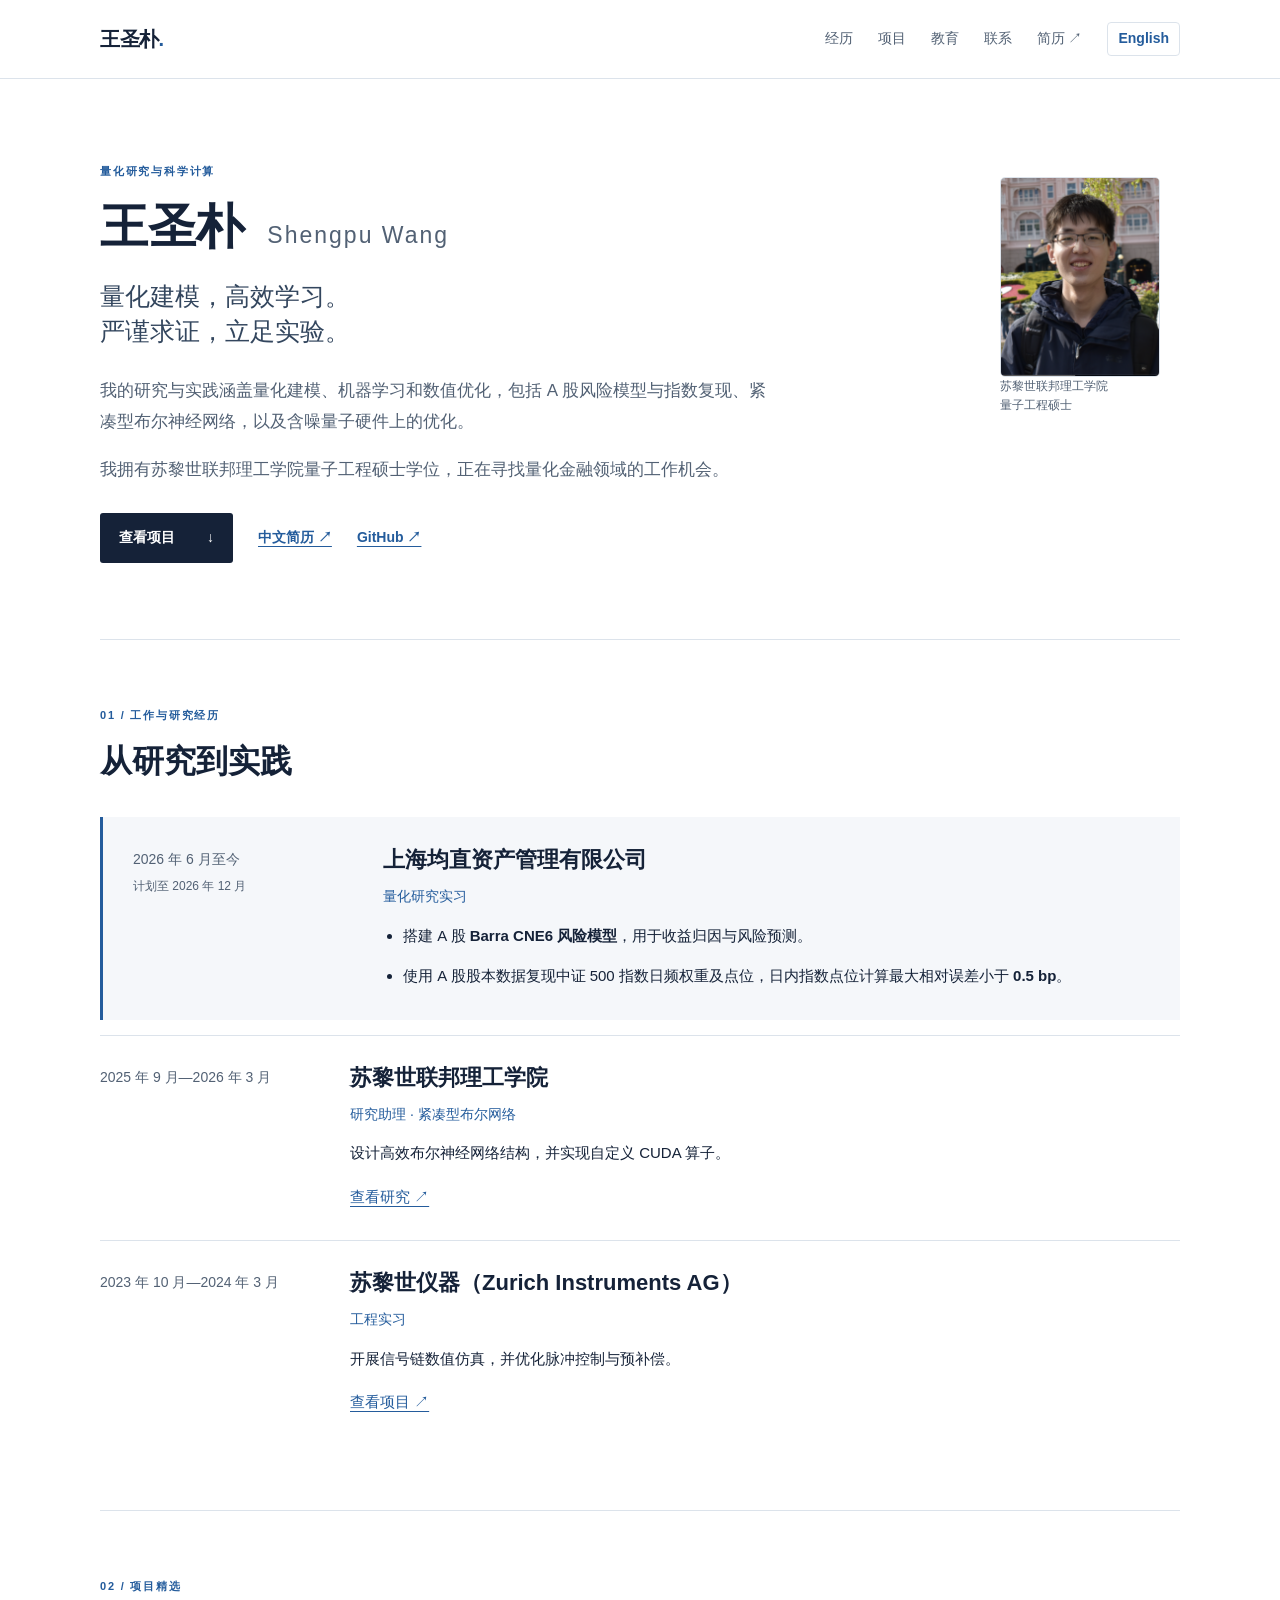
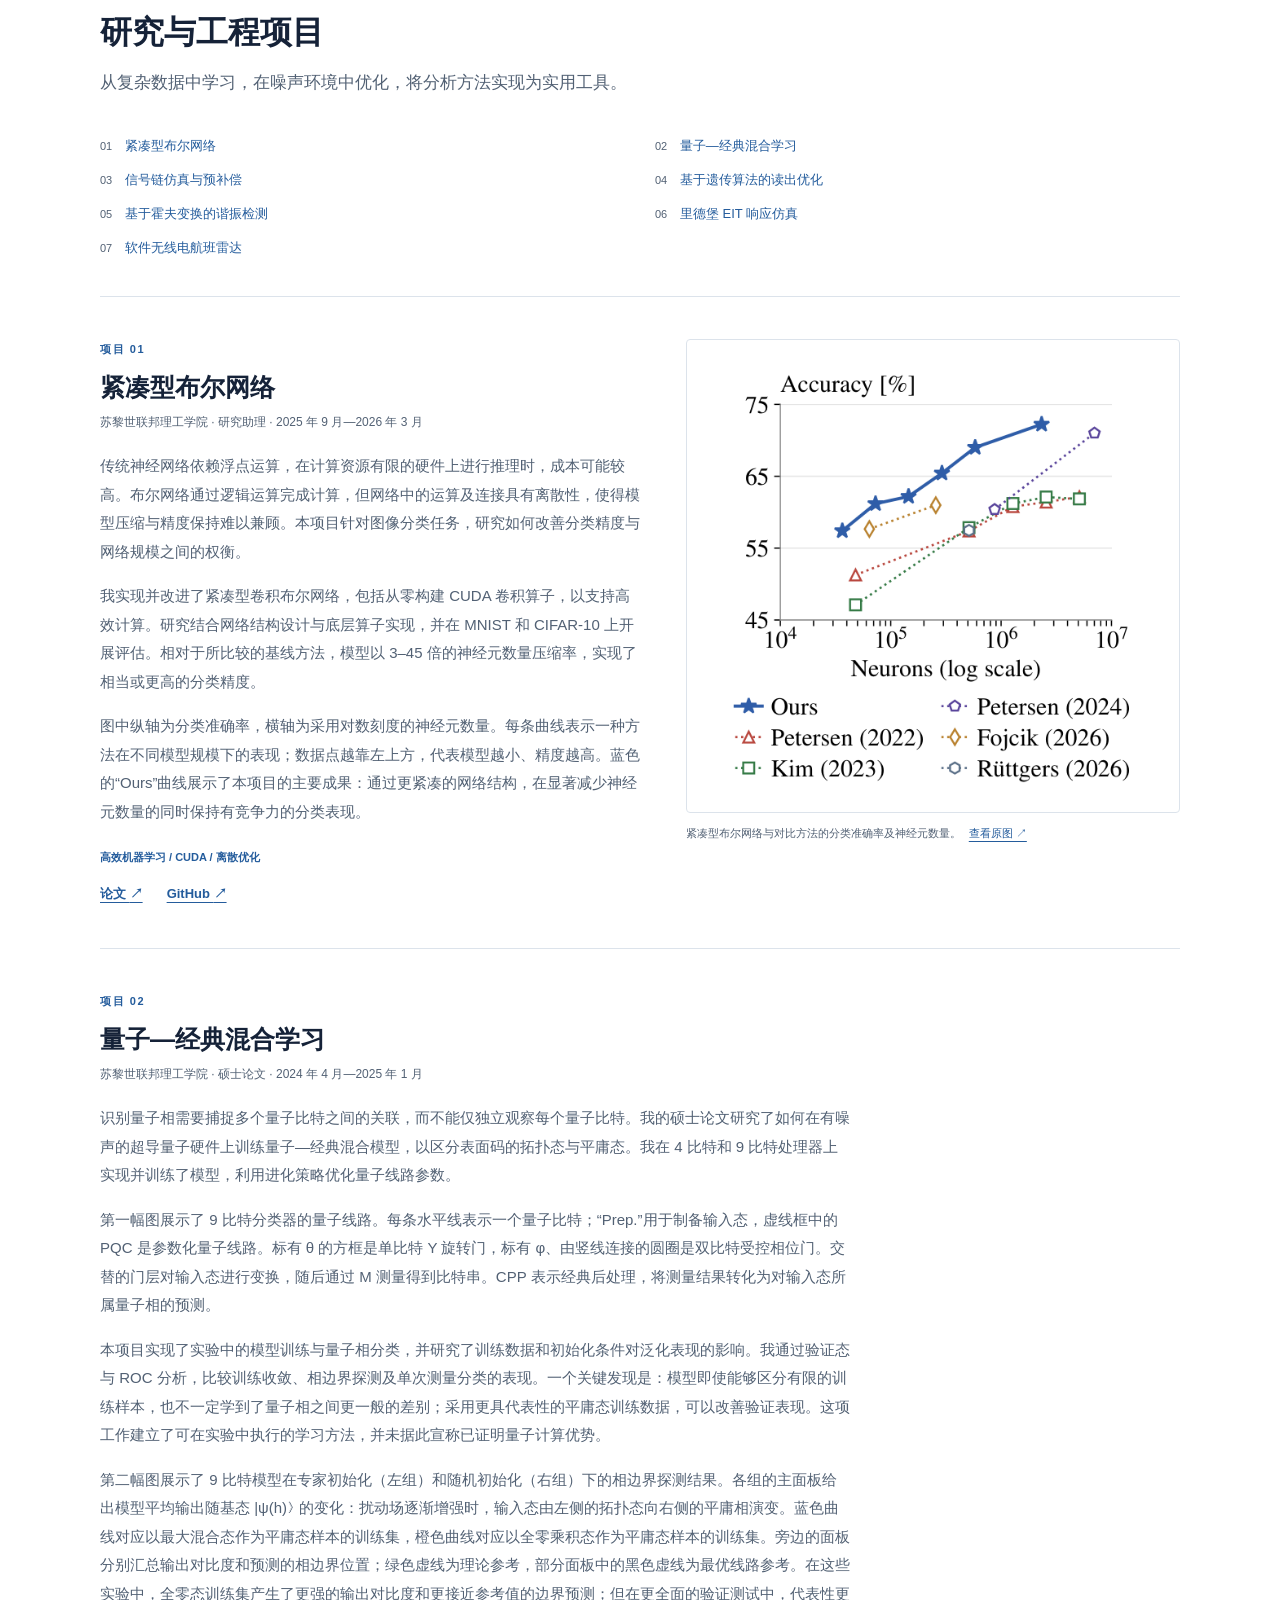
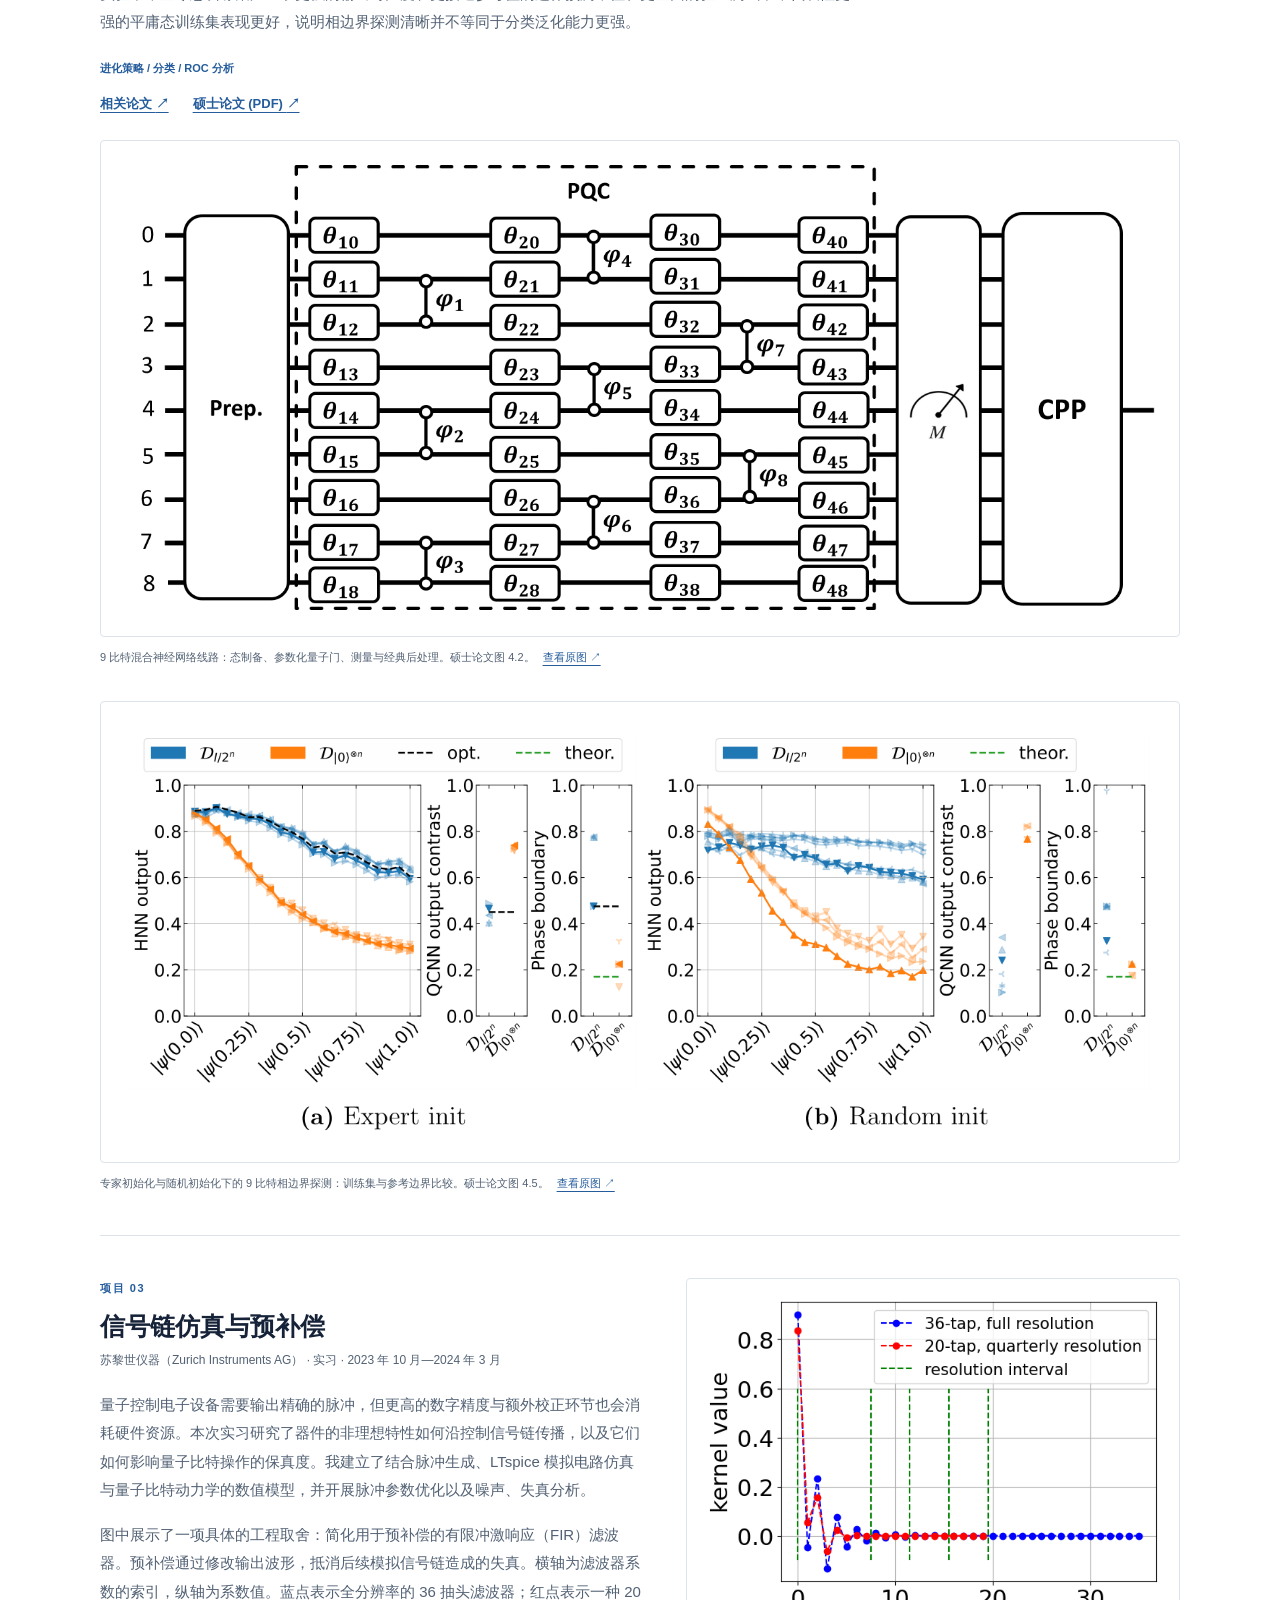
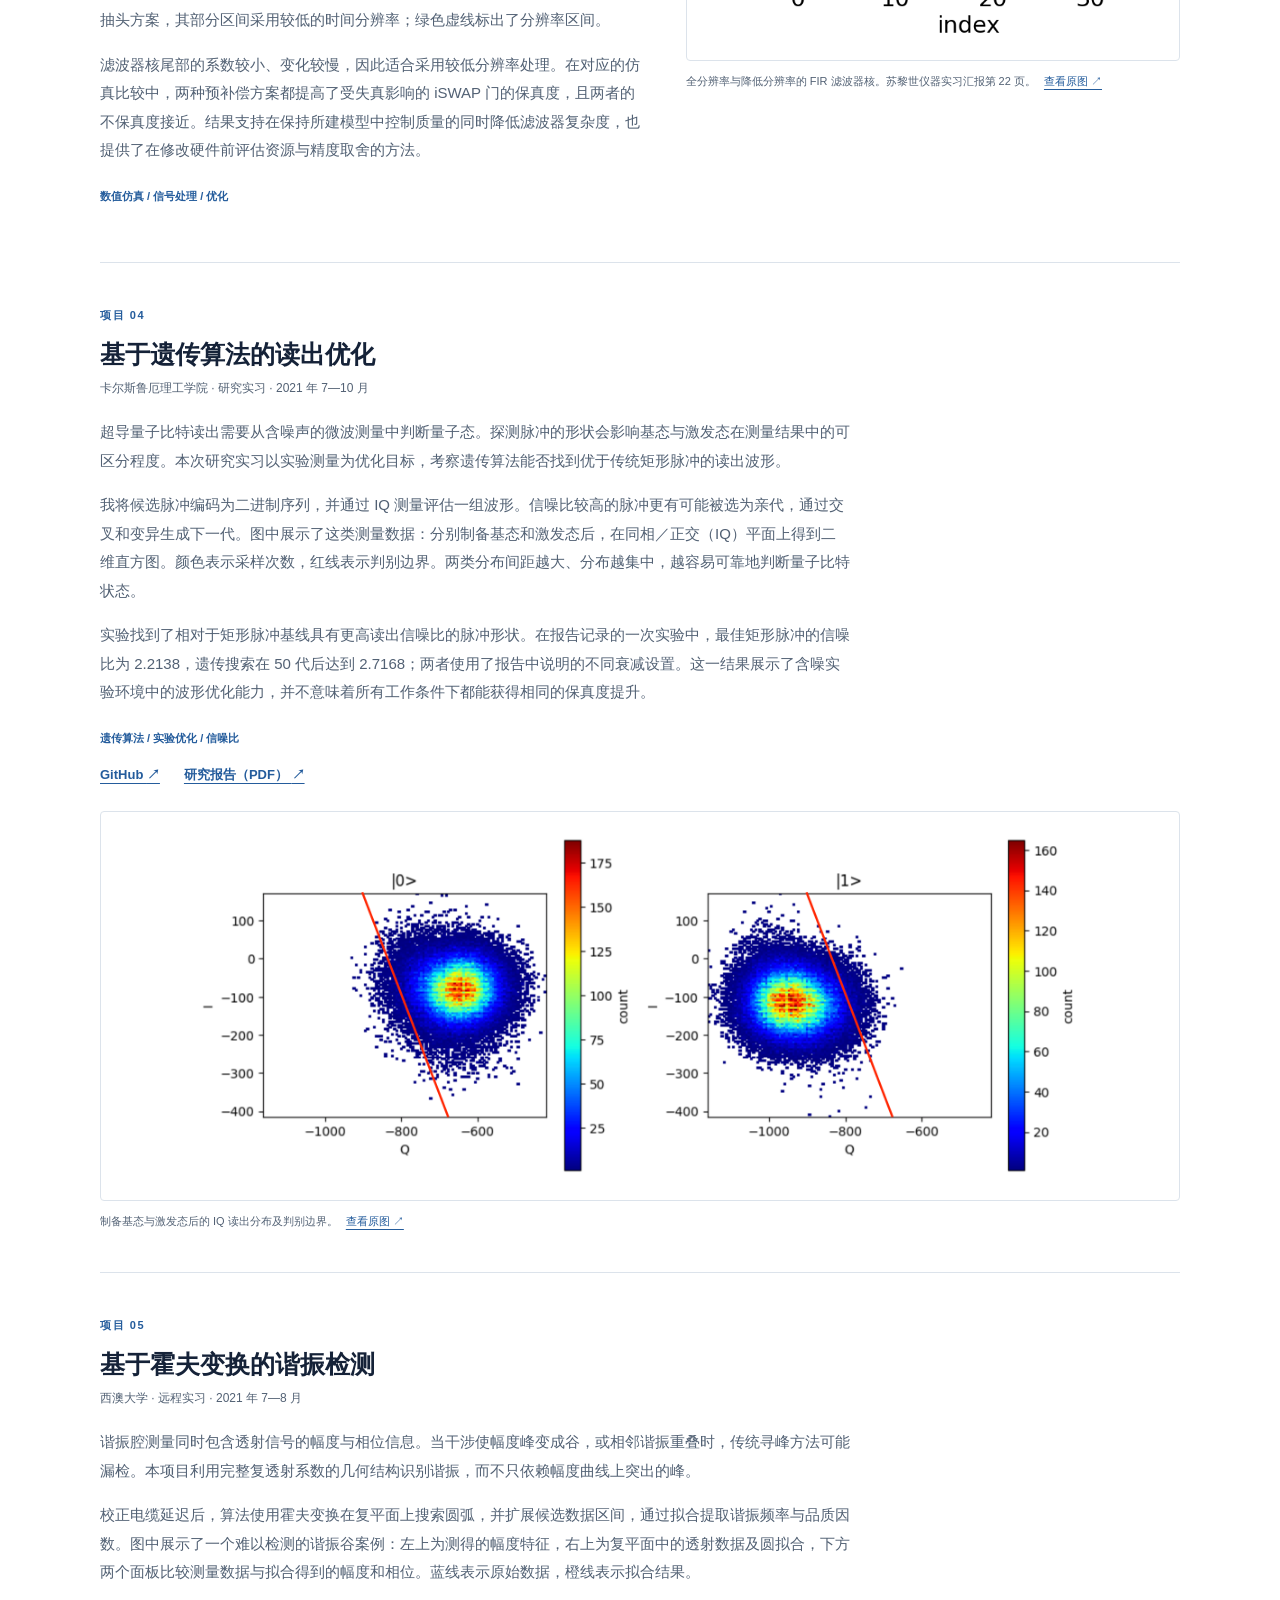
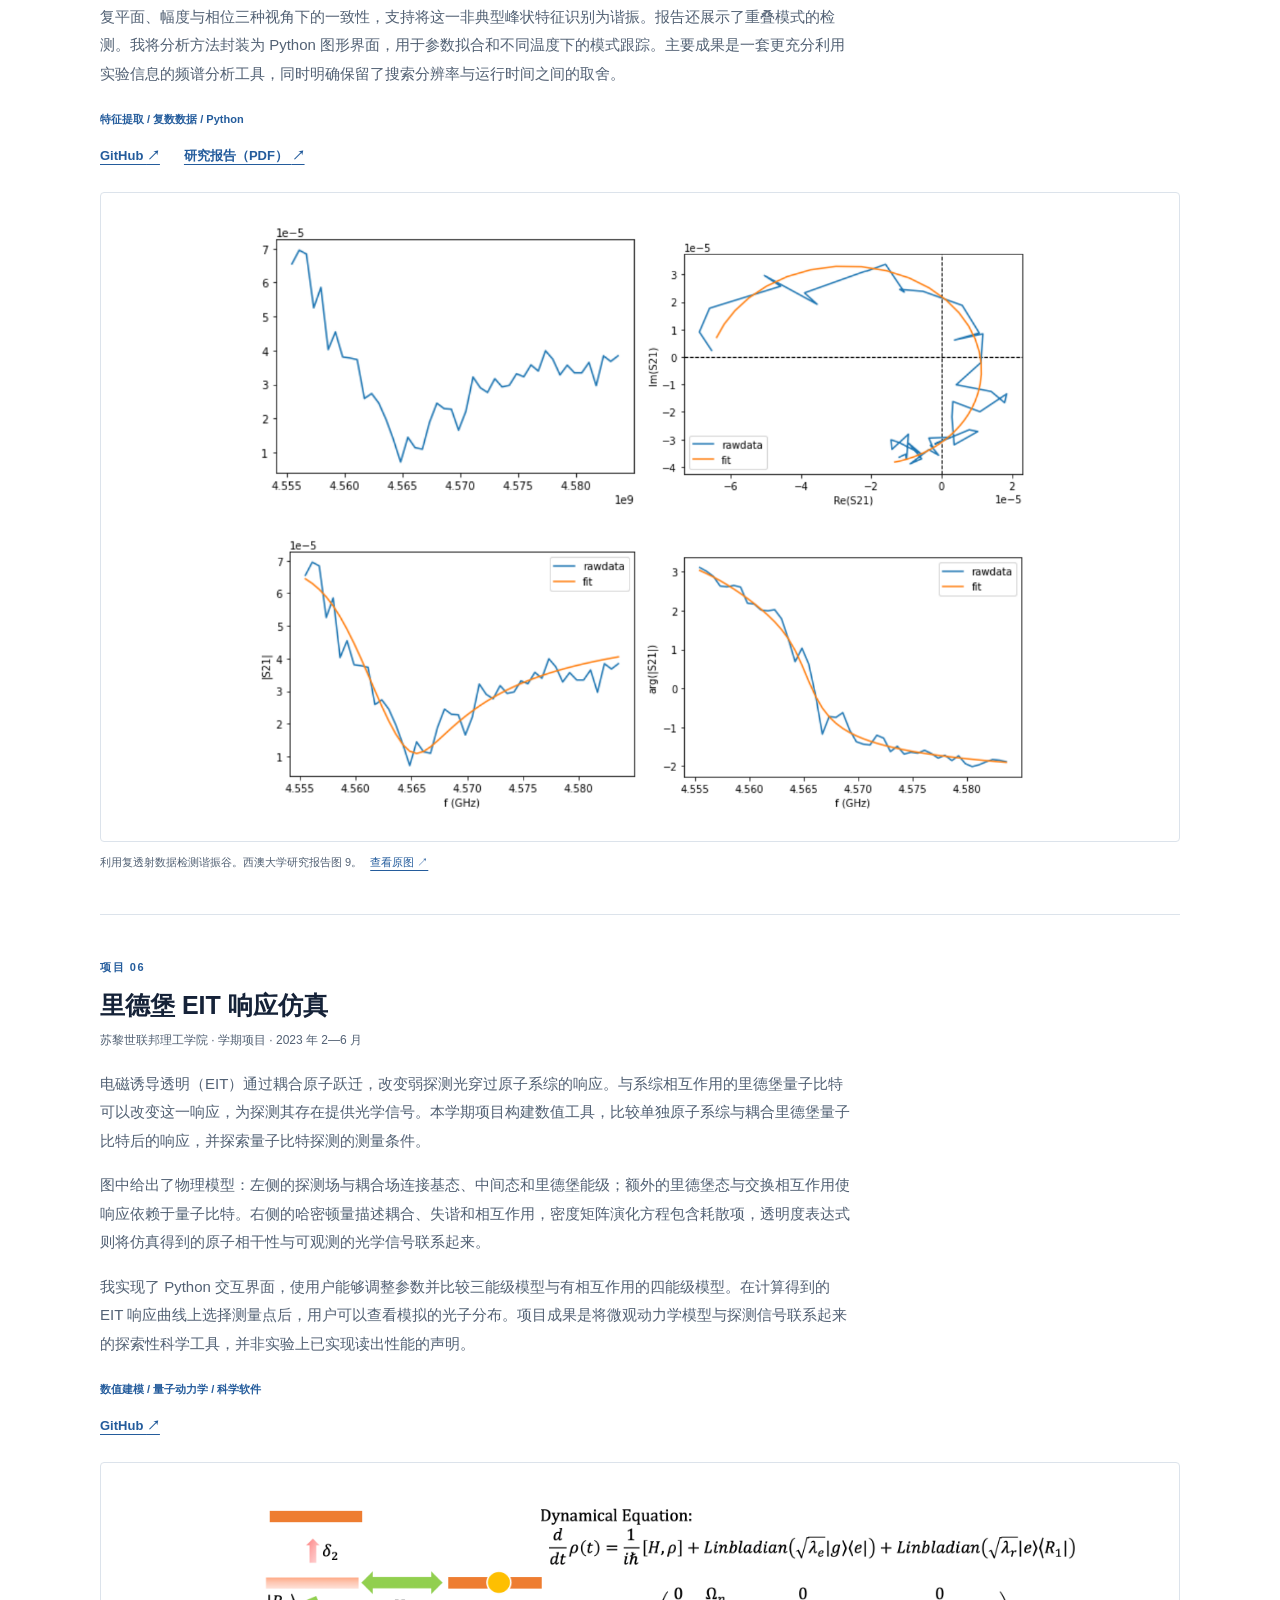
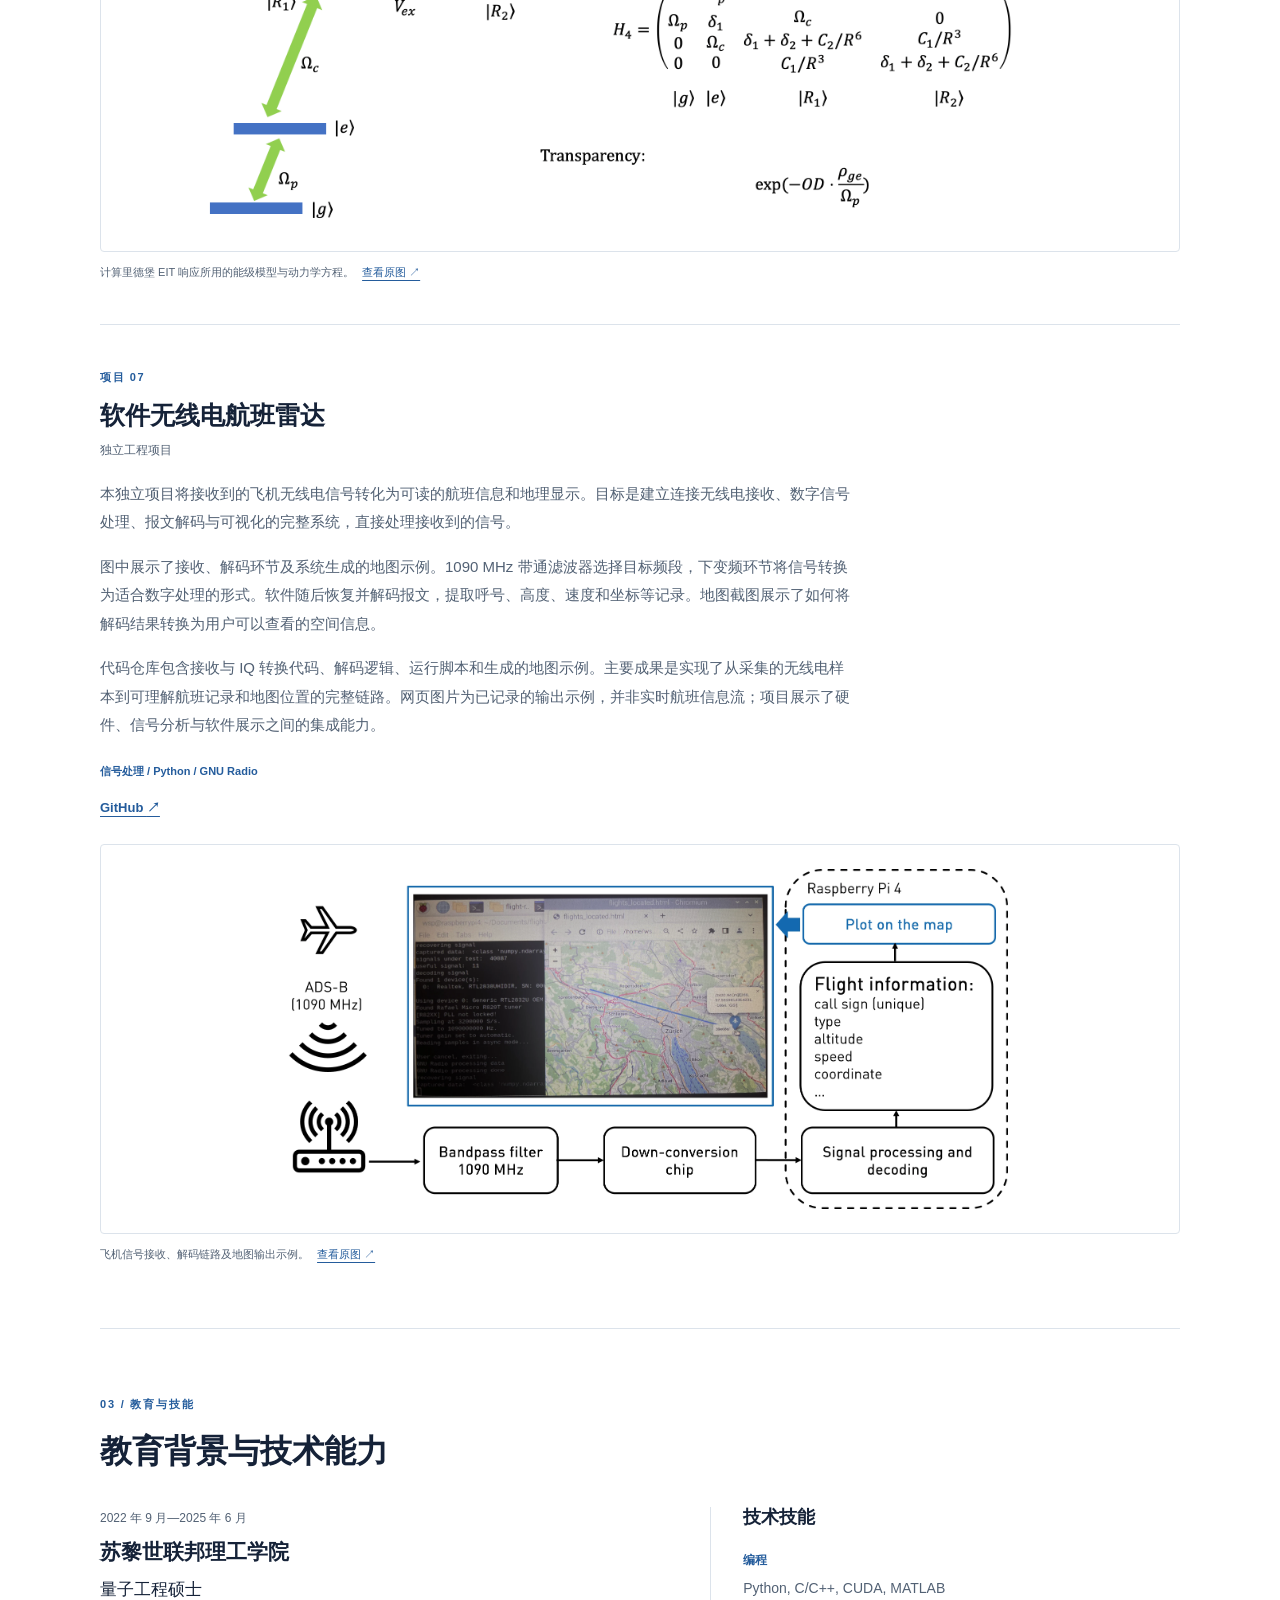
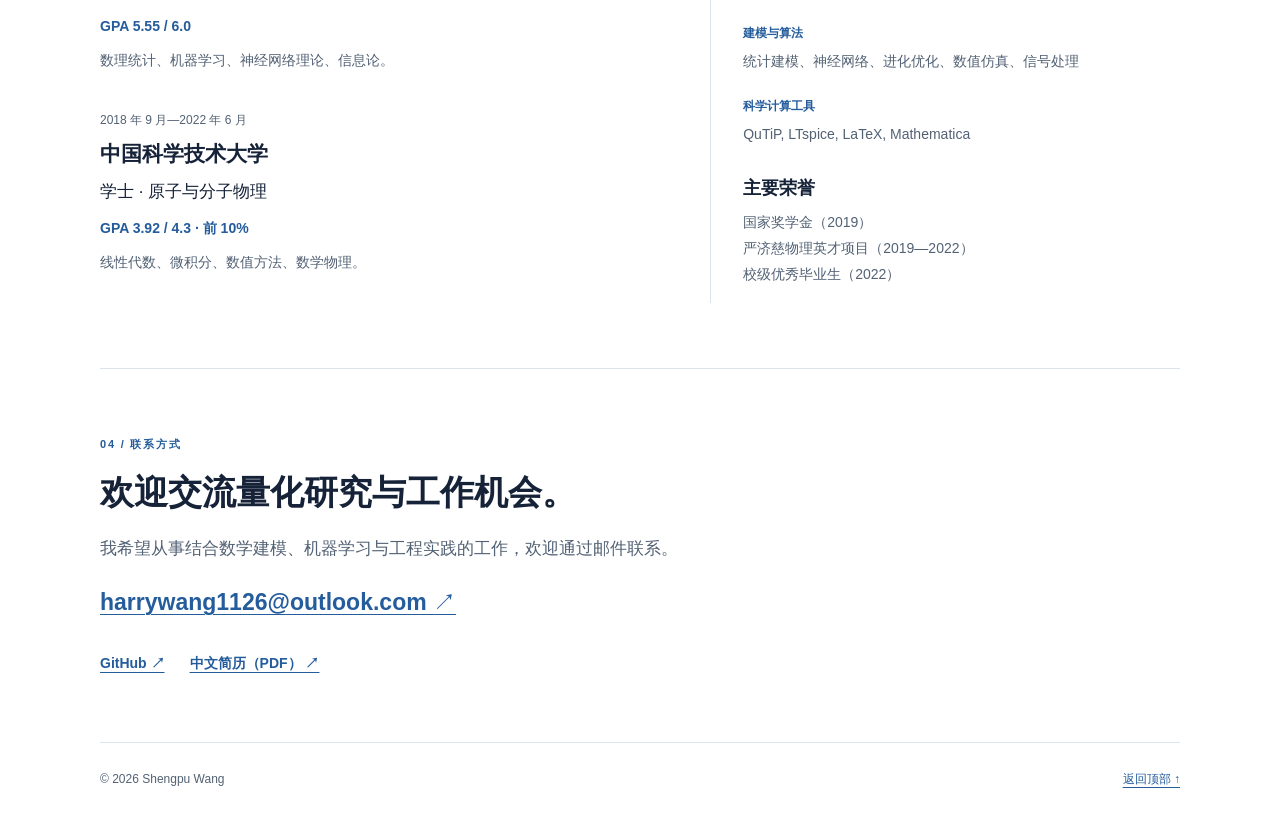
==== zh.html @ ca9ffe33 "Add Chinese portfolio and language switch" ====
<!doctype html><html lang="zh-CN"><head><meta charset="utf-8"><meta name="viewport" content="width=device-width,initial-scale=1"><meta name="description" content="王圣朴的量化金融、高效机器学习与数值优化项目。苏黎世联邦理工学院量子工程硕士。"><meta name="theme-color" content="#152238"><meta property="og:title" content="王圣朴 — 量化研究与机器学习"><meta property="og:description" content="量化建模、高效机器学习与科学计算。"><meta property="og:type" content="website"><title>王圣朴 | 量化研究与机器学习</title><link rel="icon" href="favicon.svg" type="image/svg+xml"><link rel="stylesheet" href="styles.css"><link rel="alternate" hreflang="en" href="index.html"><link rel="alternate" hreflang="zh-CN" href="zh.html"><script src="language.js" defer></script></head><body><a class="skip" href="#main">跳转到正文</a>
<header class="header">
<nav class="wrap navigation" aria-label="主导航"><a class="brand" href="#about">王圣朴<span class="brand-dot">.</span></a><div class="nav-links"><a href="#experience">经历</a><a href="#projects">项目</a><a href="#education">教育</a><a href="#contact">联系</a><a href="shengpu-wang-cv-zh.pdf">简历 <span class="muted">↗</span></a><a class="language-switch" href="index.html" lang="en" hreflang="en" aria-label="Switch to English">English</a></div></nav></header>
<main id="main" class="wrap">
<section class="hero" id="about"><div><p class="eyebrow">量化研究与科学计算</p><h1>王圣朴 <span lang="en" class="chinese">Shengpu Wang</span></h1><p class="hero-subtitle">量化建模，高效学习。<br>严谨求证，立足实验。</p><p class="intro">我的研究与实践涵盖量化建模、机器学习和数值优化，包括 A 股风险模型与指数复现、紧凑型布尔神经网络，以及含噪量子硬件上的优化。</p><p class="intro">我拥有苏黎世联邦理工学院量子工程硕士学位，正在寻找量化金融领域的工作机会。</p><div class="actions"><a class="button" href="#projects">查看项目 <span aria-hidden="true">↓</span></a><a href="shengpu-wang-cv-zh.pdf">中文简历 ↗</a><a href="https://github.com/ShengpuWang1">GitHub ↗</a></div></div><aside class="portrait"><img src="shengpu-wang.png" width="160" height="200" alt="王圣朴"><p>苏黎世联邦理工学院<br>量子工程硕士</p></aside>
</section>

<section id="experience" class="major"><div class="section-heading"><p class="eyebrow">01 / 工作与研究经历</p><h2>从研究到实践</h2></div>
<article class="experience finance"><div class="experience-meta"><p class="date">2026 年 6 月至今</p><p class="small">计划至 2026 年 12 月</p></div><div><h3 lang="zh">上海均直资产管理有限公司</h3><p class="role">量化研究实习</p><ul><li>搭建 A 股 <strong>Barra CNE6 风险模型</strong>，用于收益归因与风险预测。</li><li>使用 A 股股本数据复现中证 500 指数日频权重及点位，日内指数点位计算最大相对误差小于 <strong>0.5 bp</strong>。</li></ul></div>
</article>
<article class="experience"><p class="date">2025 年 9 月—2026 年 3 月</p><div><h3>苏黎世联邦理工学院</h3><p class="role">研究助理 · 紧凑型布尔网络</p><p>设计高效布尔神经网络结构，并实现自定义 CUDA 算子。</p><a href="#compact-boolean-networks">查看研究 ↗</a></div>
</article>
<article class="experience"><p class="date">2023 年 10 月—2024 年 3 月</p><div><h3>苏黎世仪器（Zurich Instruments AG）</h3><p class="role">工程实习</p><p>开展信号链数值仿真，并优化脉冲控制与预补偿。</p><a href="#signal-chain-simulation">查看项目 ↗</a></div>
</article>
</section>

<section id="projects" class="major"><div class="section-heading"><p class="eyebrow">02 / 项目精选</p><h2>研究与工程项目</h2><p>从复杂数据中学习，在噪声环境中优化，将分析方法实现为实用工具。</p></div>
<nav class="project-index" aria-label="项目目录"><a href="#compact-boolean-networks"><span>01</span> 紧凑型布尔网络</a><a href="#hybrid-quantum-learning"><span>02</span> 量子—经典混合学习</a><a href="#signal-chain-simulation"><span>03</span> 信号链仿真与预补偿</a><a href="#readout-pulse-optimization"><span>04</span> 基于遗传算法的读出优化</a><a href="#resonance-detection"><span>05</span> 基于霍夫变换的谐振检测</a><a href="#rydberg-eit"><span>06</span> 里德堡 EIT 响应仿真</a><a href="#flight-radar"><span>07</span> 软件无线电航班雷达</a></nav>
<section id="compact-boolean-networks" class="project " aria-labelledby="compact-boolean-networks-title"><div class="project-copy"><p class="project-number">项目 01</p><h3 id="compact-boolean-networks-title">紧凑型布尔网络</h3><p class="project-meta">苏黎世联邦理工学院 · 研究助理 · 2025 年 9 月—2026 年 3 月</p>
<p>传统神经网络依赖浮点运算，在计算资源有限的硬件上进行推理时，成本可能较高。布尔网络通过逻辑运算完成计算，但网络中的运算及连接具有离散性，使得模型压缩与精度保持难以兼顾。本项目针对图像分类任务，研究如何改善分类精度与网络规模之间的权衡。</p>
<p>我实现并改进了紧凑型卷积布尔网络，包括从零构建 CUDA 卷积算子，以支持高效计算。研究结合网络结构设计与底层算子实现，并在 MNIST 和 CIFAR-10 上开展评估。相对于所比较的基线方法，模型以 3–45 倍的神经元数量压缩率，实现了相当或更高的分类精度。</p>
<p>图中纵轴为分类准确率，横轴为采用对数刻度的神经元数量。每条曲线表示一种方法在不同模型规模下的表现；数据点越靠左上方，代表模型越小、精度越高。蓝色的“Ours”曲线展示了本项目的主要成果：通过更紧凑的网络结构，在显著减少神经元数量的同时保持有竞争力的分类表现。</p>
<p class="methods">高效机器学习 / CUDA / 离散优化</p><div class="project-links"><a href="https://arxiv.org/abs/2602.05830">论文 <span aria-hidden="true">↗</span></a><a href="https://github.com/eth-sri/CompactLogic">GitHub <span aria-hidden="true">↗</span></a></div></div>
<figure><a href="compact-boolean-networks.png" aria-label="查看项目原图"><img src="compact-boolean-networks.png" width="535" height="540" loading="lazy" decoding="async" alt="分类准确率与神经元数量的比较，横轴采用对数刻度。"></a><figcaption>紧凑型布尔网络与对比方法的分类准确率及神经元数量。 <a href="compact-boolean-networks.png">查看原图 ↗</a></figcaption>
</figure>
</section>
<section id="hybrid-quantum-learning" class="project wide" aria-labelledby="hybrid-quantum-learning-title"><div class="project-copy"><p class="project-number">项目 02</p><h3 id="hybrid-quantum-learning-title">量子—经典混合学习</h3><p class="project-meta">苏黎世联邦理工学院 · 硕士论文 · 2024 年 4 月—2025 年 1 月</p>
<p>识别量子相需要捕捉多个量子比特之间的关联，而不能仅独立观察每个量子比特。我的硕士论文研究了如何在有噪声的超导量子硬件上训练量子—经典混合模型，以区分表面码的拓扑态与平庸态。我在 4 比特和 9 比特处理器上实现并训练了模型，利用进化策略优化量子线路参数。</p>
<p>第一幅图展示了 9 比特分类器的量子线路。每条水平线表示一个量子比特；“Prep.”用于制备输入态，虚线框中的 PQC 是参数化量子线路。标有 θ 的方框是单比特 Y 旋转门，标有 φ、由竖线连接的圆圈是双比特受控相位门。交替的门层对输入态进行变换，随后通过 M 测量得到比特串。CPP 表示经典后处理，将测量结果转化为对输入态所属量子相的预测。</p>
<p>本项目实现了实验中的模型训练与量子相分类，并研究了训练数据和初始化条件对泛化表现的影响。我通过验证态与 ROC 分析，比较训练收敛、相边界探测及单次测量分类的表现。一个关键发现是：模型即使能够区分有限的训练样本，也不一定学到了量子相之间更一般的差别；采用更具代表性的平庸态训练数据，可以改善验证表现。这项工作建立了可在实验中执行的学习方法，并未据此宣称已证明量子计算优势。</p>
<p>第二幅图展示了 9 比特模型在专家初始化（左组）和随机初始化（右组）下的相边界探测结果。各组的主面板给出模型平均输出随基态 |ψ(h)⟩ 的变化：扰动场逐渐增强时，输入态由左侧的拓扑态向右侧的平庸相演变。蓝色曲线对应以最大混合态作为平庸态样本的训练集，橙色曲线对应以全零乘积态作为平庸态样本的训练集。旁边的面板分别汇总输出对比度和预测的相边界位置；绿色虚线为理论参考，部分面板中的黑色虚线为最优线路参考。在这些实验中，全零态训练集产生了更强的输出对比度和更接近参考值的边界预测；但在更全面的验证测试中，代表性更强的平庸态训练集表现更好，说明相边界探测清晰并不等同于分类泛化能力更强。</p>
<p class="methods">进化策略 / 分类 / ROC 分析</p><div class="project-links"><a href="https://arxiv.org/abs/2606.28201">相关论文 <span aria-hidden="true">↗</span></a><a href="shengpu-wang-master-thesis.pdf">硕士论文 (PDF) <span aria-hidden="true">↗</span></a></div></div>
<figure><a href="nine-qubit-circuit.png" aria-label="查看项目原图"><img src="nine-qubit-circuit.png" width="3074" height="1334" loading="lazy" decoding="async" alt="9 比特分类线路，包括态制备、Y 旋转门、受控相位门、测量和经典后处理。"></a><figcaption>9 比特混合神经网络线路：态制备、参数化量子门、测量与经典后处理。硕士论文图 4.2。 <a href="nine-qubit-circuit.png">查看原图 ↗</a></figcaption>
</figure>

<figure class="phase-result"><a href="nine-qubit-phase-detection.png" aria-label="查看相边界探测原图"><img src="nine-qubit-phase-detection.png" width="1425" height="570" loading="lazy" decoding="async" alt="9 比特相边界结果，比较两类训练集与两种初始化条件下的输出、对比度和边界位置。"></a><figcaption>专家初始化与随机初始化下的 9 比特相边界探测：训练集与参考边界比较。硕士论文图 4.5。 <a href="nine-qubit-phase-detection.png">查看原图 ↗</a></figcaption></figure>
</section>
<section id="signal-chain-simulation" class="project " aria-labelledby="signal-chain-simulation-title"><div class="project-copy"><p class="project-number">项目 03</p><h3 id="signal-chain-simulation-title">信号链仿真与预补偿</h3><p class="project-meta">苏黎世仪器（Zurich Instruments AG） · 实习 · 2023 年 10 月—2024 年 3 月</p>
<p>量子控制电子设备需要输出精确的脉冲，但更高的数字精度与额外校正环节也会消耗硬件资源。本次实习研究了器件的非理想特性如何沿控制信号链传播，以及它们如何影响量子比特操作的保真度。我建立了结合脉冲生成、LTspice 模拟电路仿真与量子比特动力学的数值模型，并开展脉冲参数优化以及噪声、失真分析。</p>
<p>图中展示了一项具体的工程取舍：简化用于预补偿的有限冲激响应（FIR）滤波器。预补偿通过修改输出波形，抵消后续模拟信号链造成的失真。横轴为滤波器系数的索引，纵轴为系数值。蓝点表示全分辨率的 36 抽头滤波器；红点表示一种 20 抽头方案，其部分区间采用较低的时间分辨率；绿色虚线标出了分辨率区间。</p>
<p>滤波器核尾部的系数较小、变化较慢，因此适合采用较低分辨率处理。在对应的仿真比较中，两种预补偿方案都提高了受失真影响的 iSWAP 门的保真度，且两者的不保真度接近。结果支持在保持所建模型中控制质量的同时降低滤波器复杂度，也提供了在修改硬件前评估资源与精度取舍的方法。</p>
<p class="methods">数值仿真 / 信号处理 / 优化</p><div class="project-links"></div></div>
<figure><a href="fir-filter-comparison.png" aria-label="查看项目原图"><img src="fir-filter-comparison.png" width="608" height="462" loading="lazy" decoding="async" alt="36 抽头全分辨率与 20 抽头部分低分辨率 FIR 滤波器系数比较。"></a><figcaption>全分辨率与降低分辨率的 FIR 滤波器核。苏黎世仪器实习汇报第 22 页。 <a href="fir-filter-comparison.png">查看原图 ↗</a></figcaption>
</figure>
</section>
<section id="readout-pulse-optimization" class="project wide" aria-labelledby="readout-pulse-optimization-title"><div class="project-copy"><p class="project-number">项目 04</p><h3 id="readout-pulse-optimization-title">基于遗传算法的读出优化</h3><p class="project-meta">卡尔斯鲁厄理工学院 · 研究实习 · 2021 年 7—10 月</p>
<p>超导量子比特读出需要从含噪声的微波测量中判断量子态。探测脉冲的形状会影响基态与激发态在测量结果中的可区分程度。本次研究实习以实验测量为优化目标，考察遗传算法能否找到优于传统矩形脉冲的读出波形。</p>
<p>我将候选脉冲编码为二进制序列，并通过 IQ 测量评估一组波形。信噪比较高的脉冲更有可能被选为亲代，通过交叉和变异生成下一代。图中展示了这类测量数据：分别制备基态和激发态后，在同相／正交（IQ）平面上得到二维直方图。颜色表示采样次数，红线表示判别边界。两类分布间距越大、分布越集中，越容易可靠地判断量子比特状态。</p>
<p>实验找到了相对于矩形脉冲基线具有更高读出信噪比的脉冲形状。在报告记录的一次实验中，最佳矩形脉冲的信噪比为 2.2138，遗传搜索在 50 代后达到 2.7168；两者使用了报告中说明的不同衰减设置。这一结果展示了含噪实验环境中的波形优化能力，并不意味着所有工作条件下都能获得相同的保真度提升。</p>
<p class="methods">遗传算法 / 实验优化 / 信噪比</p><div class="project-links"><a href="https://github.com/ShengpuWang1/Genetic-Algorithm-for-Better-Pulse-Shape-KIT">GitHub <span aria-hidden="true">↗</span></a><a href="kit-readout-optimization-report.pdf">研究报告（PDF） <span aria-hidden="true">↗</span></a></div></div>
<figure><a href="readout-distributions.png" aria-label="查看项目原图"><img src="readout-distributions.png" width="1960" height="754" loading="lazy" decoding="async" alt="基态与激发态的 IQ 分布及线性判别边界。"></a><figcaption>制备基态与激发态后的 IQ 读出分布及判别边界。 <a href="readout-distributions.png">查看原图 ↗</a></figcaption>
</figure>
</section>
<section id="resonance-detection" class="project wide" aria-labelledby="resonance-detection-title"><div class="project-copy"><p class="project-number">项目 05</p><h3 id="resonance-detection-title">基于霍夫变换的谐振检测</h3><p class="project-meta">西澳大学 · 远程实习 · 2021 年 7—8 月</p>
<p>谐振腔测量同时包含透射信号的幅度与相位信息。当干涉使幅度峰变成谷，或相邻谐振重叠时，传统寻峰方法可能漏检。本项目利用完整复透射系数的几何结构识别谐振，而不只依赖幅度曲线上突出的峰。</p>
<p>校正电缆延迟后，算法使用霍夫变换在复平面上搜索圆弧，并扩展候选数据区间，通过拟合提取谐振频率与品质因数。图中展示了一个难以检测的谐振谷案例：左上为测得的幅度特征，右上为复平面中的透射数据及圆拟合，下方两个面板比较测量数据与拟合得到的幅度和相位。蓝线表示原始数据，橙线表示拟合结果。</p>
<p>复平面、幅度与相位三种视角下的一致性，支持将这一非典型峰状特征识别为谐振。报告还展示了重叠模式的检测。我将分析方法封装为 Python 图形界面，用于参数拟合和不同温度下的模式跟踪。主要成果是一套更充分利用实验信息的频谱分析工具，同时明确保留了搜索分辨率与运行时间之间的取舍。</p>
<p class="methods">特征提取 / 复数数据 / Python</p><div class="project-links"><a href="https://github.com/ShengpuWang1/Hough-Algorithm">GitHub <span aria-hidden="true">↗</span></a><a href="uwa-resonance-detection-report.pdf">研究报告（PDF） <span aria-hidden="true">↗</span></a></div></div>
<figure><a href="resonance-valley-fit.png" aria-label="查看项目原图"><img src="resonance-valley-fit.png" width="1188" height="912" loading="lazy" decoding="async" alt="谐振谷测量数据、复平面圆拟合及透射幅度和相位拟合。"></a><figcaption>利用复透射数据检测谐振谷。西澳大学研究报告图 9。 <a href="resonance-valley-fit.png">查看原图 ↗</a></figcaption>
</figure>
</section>
<section id="rydberg-eit" class="project wide" aria-labelledby="rydberg-eit-title"><div class="project-copy"><p class="project-number">项目 06</p><h3 id="rydberg-eit-title">里德堡 EIT 响应仿真</h3><p class="project-meta">苏黎世联邦理工学院 · 学期项目 · 2023 年 2—6 月</p>
<p>电磁诱导透明（EIT）通过耦合原子跃迁，改变弱探测光穿过原子系综的响应。与系综相互作用的里德堡量子比特可以改变这一响应，为探测其存在提供光学信号。本学期项目构建数值工具，比较单独原子系综与耦合里德堡量子比特后的响应，并探索量子比特探测的测量条件。</p>
<p>图中给出了物理模型：左侧的探测场与耦合场连接基态、中间态和里德堡能级；额外的里德堡态与交换相互作用使响应依赖于量子比特。右侧的哈密顿量描述耦合、失谐和相互作用，密度矩阵演化方程包含耗散项，透明度表达式则将仿真得到的原子相干性与可观测的光学信号联系起来。</p>
<p>我实现了 Python 交互界面，使用户能够调整参数并比较三能级模型与有相互作用的四能级模型。在计算得到的 EIT 响应曲线上选择测量点后，用户可以查看模拟的光子分布。项目成果是将微观动力学模型与探测信号联系起来的探索性科学工具，并非实验上已实现读出性能的声明。</p>
<p class="methods">数值建模 / 量子动力学 / 科学软件</p><div class="project-links"><a href="https://github.com/ShengpuWang1/EIT-Calculator">GitHub <span aria-hidden="true">↗</span></a></div></div>
<figure><a href="rydberg-eit.png" aria-label="查看项目原图"><img src="rydberg-eit.png" width="2192" height="830" loading="lazy" decoding="async" alt="里德堡能级及其耦合、系统哈密顿量与透明度表达式。"></a><figcaption>计算里德堡 EIT 响应所用的能级模型与动力学方程。 <a href="rydberg-eit.png">查看原图 ↗</a></figcaption>
</figure>
</section>
<section id="flight-radar" class="project wide" aria-labelledby="flight-radar-title"><div class="project-copy"><p class="project-number">项目 07</p><h3 id="flight-radar-title">软件无线电航班雷达</h3><p class="project-meta">独立工程项目</p>
<p>本独立项目将接收到的飞机无线电信号转化为可读的航班信息和地理显示。目标是建立连接无线电接收、数字信号处理、报文解码与可视化的完整系统，直接处理接收到的信号。</p>
<p>图中展示了接收、解码环节及系统生成的地图示例。1090 MHz 带通滤波器选择目标频段，下变频环节将信号转换为适合数字处理的形式。软件随后恢复并解码报文，提取呼号、高度、速度和坐标等记录。地图截图展示了如何将解码结果转换为用户可以查看的空间信息。</p>
<p>代码仓库包含接收与 IQ 转换代码、解码逻辑、运行脚本和生成的地图示例。主要成果是实现了从采集的无线电样本到可理解航班记录和地图位置的完整链路。网页图片为已记录的输出示例，并非实时航班信息流；项目展示了硬件、信号分析与软件展示之间的集成能力。</p>
<p class="methods">信号处理 / Python / GNU Radio</p><div class="project-links"><a href="https://github.com/ShengpuWang1/flight-radar">GitHub <span aria-hidden="true">↗</span></a></div></div>
<figure><a href="flight-radar.webp" aria-label="查看项目原图"><img src="flight-radar.webp" width="3694" height="1708" loading="lazy" decoding="async" alt="飞机信号接收与解码环节，以及解码结果的地图显示。"></a><figcaption>飞机信号接收、解码链路及地图输出示例。 <a href="flight-radar.webp">查看原图 ↗</a></figcaption>
</figure>
</section>
</section>
<section id="education" class="major"><div class="section-heading"><p class="eyebrow">03 / 教育与技能</p><h2>教育背景与技术能力</h2></div><div class="education-grid"><div>
<article class="degree"><p class="date">2022 年 9 月—2025 年 6 月</p><h3>苏黎世联邦理工学院</h3><p>量子工程硕士</p><p class="grade">GPA 5.55 / 6.0</p><p class="small">数理统计、机器学习、神经网络理论、信息论。</p>
</article>
<article class="degree"><p class="date">2018 年 9 月—2022 年 6 月</p><h3>中国科学技术大学</h3><p>学士 · 原子与分子物理</p><p class="grade">GPA 3.92 / 4.3 · 前 10%</p><p class="small">线性代数、微积分、数值方法、数学物理。</p>
</article></div><div class="skills"><h3>技术技能</h3><dl><dt>编程</dt><dd>Python, C/C++, CUDA, MATLAB</dd><dt>建模与算法</dt><dd>统计建模、神经网络、进化优化、数值仿真、信号处理</dd><dt>科学计算工具</dt><dd>QuTiP, LTspice, LaTeX, Mathematica</dd></dl><h3 class="honors-title">主要荣誉</h3><p class="small">国家奖学金（2019）<br>严济慈物理英才项目（2019—2022）<br>校级优秀毕业生（2022）</p></div></div>
</section>
<section id="contact" class="major contact"><p class="eyebrow">04 / 联系方式</p><h2>欢迎交流量化研究与工作机会。</h2><p>我希望从事结合数学建模、机器学习与工程实践的工作，欢迎通过邮件联系。</p><a class="email" href="mailto:harrywang1126@outlook.com">harrywang1126@outlook.com <span aria-hidden="true">↗</span></a><div class="actions"><a href="https://github.com/ShengpuWang1">GitHub ↗</a><a href="shengpu-wang-cv-zh.pdf">中文简历（PDF） ↗</a></div>
</section></main>
<footer class="wrap footer"><span>© 2026 Shengpu Wang</span><a href="#about">返回顶部 ↑</a></footer></body></html>
---- styles.css ----
:root{--ink:#152238;--muted:#526174;--blue:#245c9c;--line:#dce3eb;--pale:#f5f7fa}*{box-sizing:border-box}html{scroll-behavior:smooth;scroll-padding-top:100px}body{margin:0;background:#fff;color:var(--ink);font:17px/1.65 -apple-system,BlinkMacSystemFont,"Segoe UI",Arial,"PingFang SC","Microsoft YaHei",sans-serif}a{color:var(--blue);text-decoration-thickness:1px;text-underline-offset:4px}a:hover{color:#123b69}a:focus-visible{outline:3px solid #245c9c;outline-offset:5px;border-radius:2px}.wrap{width:min(1080px,calc(100% - 64px));margin:auto}.header{position:sticky;top:0;background:rgba(255,255,255,.97);border-bottom:1px solid var(--line);z-index:10}.navigation{display:flex;align-items:center;justify-content:space-between;gap:24px;min-height:78px}.brand{font-size:20px;font-weight:750;letter-spacing:-.5px;color:var(--ink);text-decoration:none;white-space:nowrap}.brand-dot{color:var(--blue)}.nav-links{display:flex;gap:25px;font-size:14px}.nav-links a{color:var(--muted);text-decoration:none}.nav-links a:hover{text-decoration:underline}.hero{padding:82px 0 76px;display:grid;grid-template-columns:minmax(0,1fr) 180px;gap:72px;align-items:start}.eyebrow{text-transform:uppercase;letter-spacing:1.8px;font-size:11px;font-weight:750;color:var(--blue);margin:0 0 17px}h1,h2,h3{line-height:1.22;letter-spacing:-.7px}h1{font-size:48px;margin:0 0 22px;font-weight:750}.chinese{display:inline-block;font-size:23px;font-weight:400;color:var(--muted);letter-spacing:2px;margin-left:10px}.hero-subtitle{font-size:25px;line-height:1.4;font-weight:500;margin:0 0 26px;color:#33465e}.intro{max-width:680px;color:var(--muted)}.portrait{padding-top:16px}.portrait img{display:block;border-radius:5px;border:1px solid var(--line);width:160px;height:200px}.portrait p{font-size:12px;color:var(--muted);line-height:1.6}.actions{display:flex;align-items:center;gap:25px;flex-wrap:wrap;margin-top:28px;font-size:14px;font-weight:600}.button{display:inline-flex;gap:32px;background:var(--ink);color:white;padding:12px 19px;border-radius:3px;text-decoration:none}.button:hover{color:white;background:#245c9c}.major{padding:65px 0;border-top:1px solid var(--line)}.section-heading{margin-bottom:36px}.section-heading h2{font-size:32px;margin:0 0 14px}.section-heading>p:last-child:not(.eyebrow){max-width:680px;color:var(--muted);margin:0}h3{font-size:22px;margin:0 0 10px}p{margin:0 0 16px}.date,.project-meta,.small{color:var(--muted);font-size:14px}.date{font-variant-numeric:tabular-nums}.experience{display:grid;grid-template-columns:220px minmax(0,1fr);gap:30px;padding:29px 0;border-top:1px solid var(--line);font-size:15px}.experience.finance{background:var(--pale);padding:30px;border:0;border-left:3px solid var(--blue);margin-bottom:15px}.experience-meta .date{margin-bottom:2px}.experience-meta .small{font-size:12px}.role{color:var(--blue);font-size:14px;margin-bottom:12px}.experience ul{margin:0;padding-left:20px}.experience li+li{margin-top:12px}.experience p:last-child{margin-bottom:0}.project-index{display:grid;grid-template-columns:1fr 1fr;gap:10px 30px;padding:0 0 36px}.project-index a{font-size:13px;text-decoration:none}.project-index span{color:var(--muted);font-size:11px;margin-right:9px}.project{border-top:1px solid var(--line);padding:42px 0;display:grid;grid-template-columns:minmax(0,1.1fr) minmax(0,1fr);gap:42px;align-items:center}.project:last-child{padding-bottom:0}.project-number{font-size:11px;text-transform:uppercase;letter-spacing:1.6px;color:var(--blue);font-weight:700;margin-bottom:13px}.project h3{font-size:25px}.project-meta{font-size:12px;line-height:1.6;margin-bottom:20px}.project-copy>p:not(.project-number):not(.project-meta):not(.methods){font-size:15px;color:var(--muted)}.methods{font-size:11px;font-weight:650;color:var(--blue);line-height:1.8;margin:22px 0 14px}.project-links{display:flex;gap:24px;flex-wrap:wrap;font-size:13px;font-weight:600}.project-links:empty{display:none}figure{margin:0;min-width:0}figure>a{display:block;border:1px solid var(--line);border-radius:4px;background:white;padding:16px}figure img{width:100%;height:auto;display:block}.project:not(.wide) figure img{max-height:440px;object-fit:contain}figcaption{font-size:11px;color:var(--muted);line-height:1.6;padding:12px 0 0}figcaption a{white-space:nowrap;margin-left:5px}.project.wide{grid-template-columns:1fr;gap:24px}.wide .project-copy{max-width:750px}.wide figure>a{padding:24px}.wide figure img{max-height:340px;object-fit:contain}.education-grid{display:grid;grid-template-columns:1.15fr 1fr;gap:70px}.degree+ .degree{margin-top:35px}.degree .date{font-size:12px;margin-bottom:10px}.degree h3{font-size:21px}.degree p{margin-bottom:8px}.grade{color:var(--blue);font-size:14px;font-weight:600}.skills{padding-left:32px;border-left:1px solid var(--line)}.skills h3{font-size:18px}dl{margin:20px 0}dt{font-size:12px;color:var(--blue);font-weight:650;margin-top:20px}dd{margin:5px 0;color:var(--muted);font-size:14px}.honors-title{margin-top:30px}.contact h2{font-size:34px;margin:0 0 20px}.contact>p:not(.eyebrow){color:var(--muted);max-width:650px}.email{font-size:23px;font-weight:550;overflow-wrap:anywhere}.footer{border-top:1px solid var(--line);padding:25px 0 35px;display:flex;justify-content:space-between;font-size:12px;color:var(--muted)}.skip{position:fixed;top:-100px;left:15px;background:white;padding:10px;z-index:20}.skip:focus{top:10px}.muted{color:var(--muted)}@media(max-width:800px){.wrap{width:calc(100% - 40px)}.navigation{gap:12px;flex-wrap:wrap;padding:15px 0}.nav-links{gap:20px;flex-wrap:wrap}.hero{gap:30px;padding:55px 0;grid-template-columns:minmax(0,1fr) 160px}h1{font-size:38px}.chinese{margin-left:0;display:block;font-size:21px;margin-top:12px}.hero-subtitle{font-size:22px}.experience{grid-template-columns:170px minmax(0,1fr);gap:20px}.project{gap:28px;grid-template-columns:1fr}.project figure{max-width:620px}.project-index{grid-template-columns:1fr}.education-grid{gap:35px}.section-heading h2{font-size:29px}}@media(max-width:540px){html{scroll-padding-top:125px}.wrap{width:calc(100% - 36px)}.brand{font-size:18px}.nav-links{gap:16px;font-size:12px}.hero{display:flex;flex-direction:column;padding:38px 0 45px;gap:28px}.portrait{order:-1;display:flex;align-items:center;gap:18px;padding:0}.portrait img{width:96px;height:120px}.portrait p{margin:0}.hero h1{font-size:36px}.chinese{display:inline-block;margin:0 0 0 8px;font-size:19px}.hero-subtitle{font-size:21px}.intro{font-size:16px}.actions{gap:20px}.major{padding:44px 0}.experience,.experience.finance{grid-template-columns:1fr;gap:10px;padding:22px 0}.experience.finance{padding:22px 18px}.experience .date{margin-bottom:0}.education-grid{grid-template-columns:1fr;gap:32px}.skills{padding:25px 0 0;border-left:0;border-top:1px solid var(--line)}.project{padding:34px 0;gap:20px}.project h3{font-size:23px}.wide figure>a{padding:10px}.section-heading h2,.contact h2{font-size:27px}.email{font-size:18px}.footer{gap:15px}.eyebrow{font-size:10px;letter-spacing:1.3px}}@media(prefers-reduced-motion:reduce){html{scroll-behavior:auto}}@media print{.header,.actions,.project-index,.footer,.skip{display:none}.wrap{width:100%}.hero,.major{padding:20px 0}.project{break-inside:avoid}.portrait{display:block}body{font-size:12px}}

#resonance-detection figure img{max-height:600px}

.project-copy{max-width:780px}.project{align-items:start}.project:not(.wide) figure{position:sticky;top:110px}#hybrid-quantum-learning figure img{max-height:480px}@media(max-width:800px){.project:not(.wide) figure{position:static}}

#hybrid-quantum-learning .phase-result{width:min(100%,680px);margin:10px auto 0}#hybrid-quantum-learning .phase-result img{max-height:460px}

#hybrid-quantum-learning .phase-result{width:100%}#hybrid-quantum-learning .phase-result img{max-height:520px}

.nav-links .language-switch{border:1px solid var(--line);border-radius:4px;padding:3px 10px;color:var(--blue);font-weight:600;white-space:nowrap}.nav-links{align-items:center}html[lang="zh-CN"] body{line-height:1.85}html[lang="zh-CN"] h1,html[lang="zh-CN"] h2,html[lang="zh-CN"] h3{letter-spacing:0}html[lang="zh-CN"] .project-copy>p:not([class]){line-height:1.9}@media(max-width:540px){.nav-links{gap:12px;row-gap:10px}}
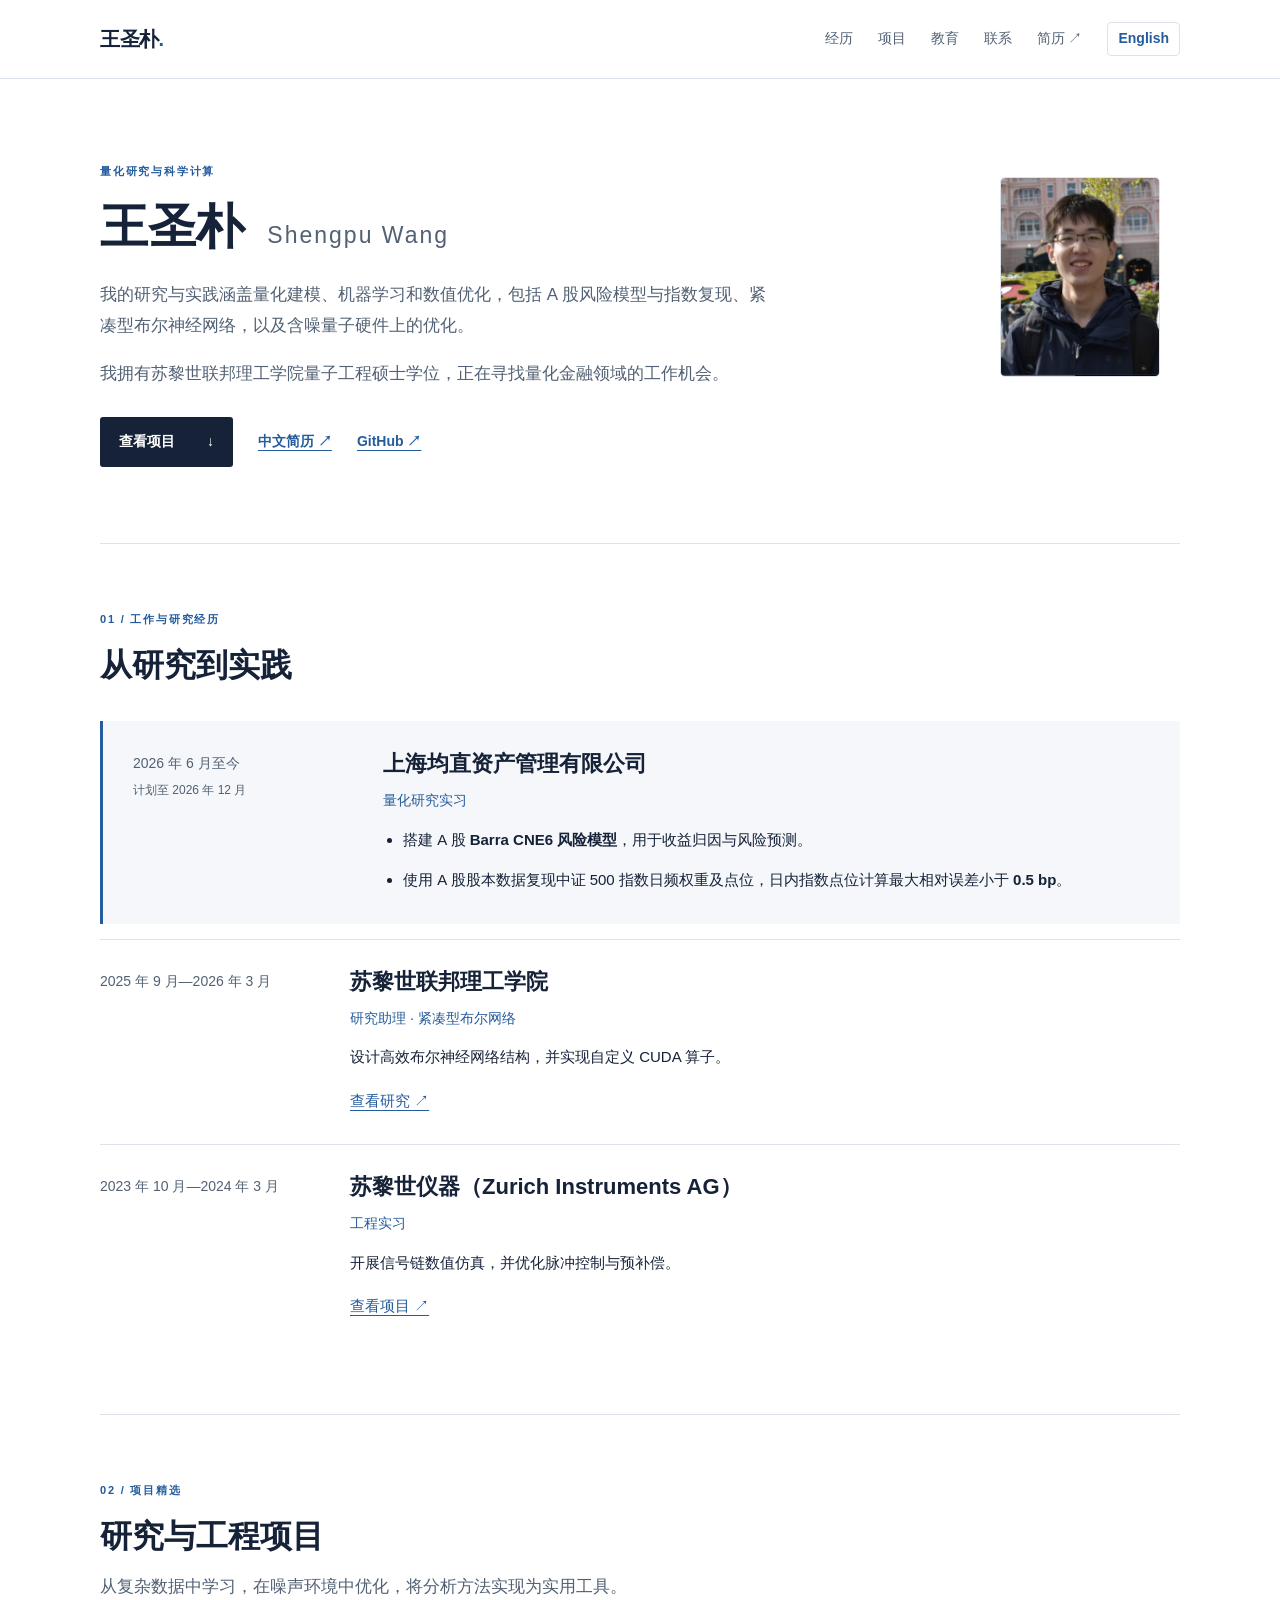
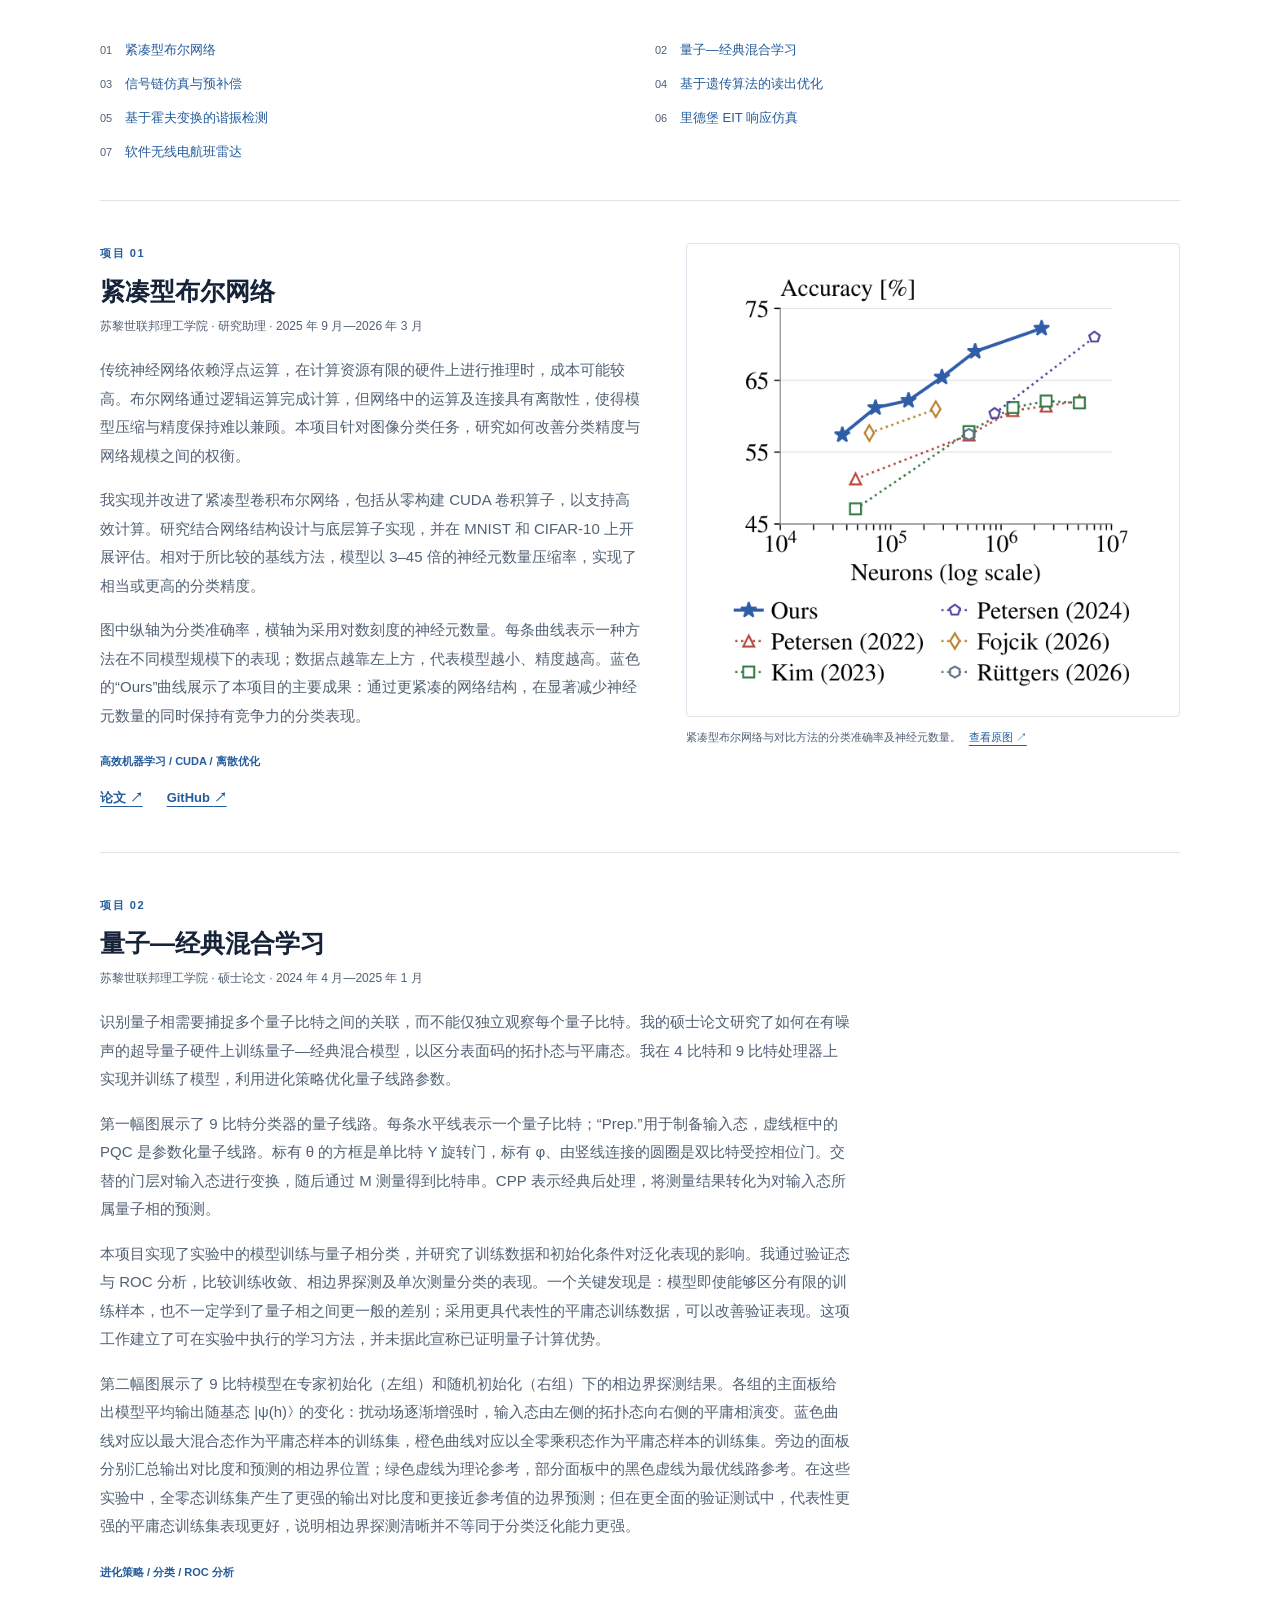
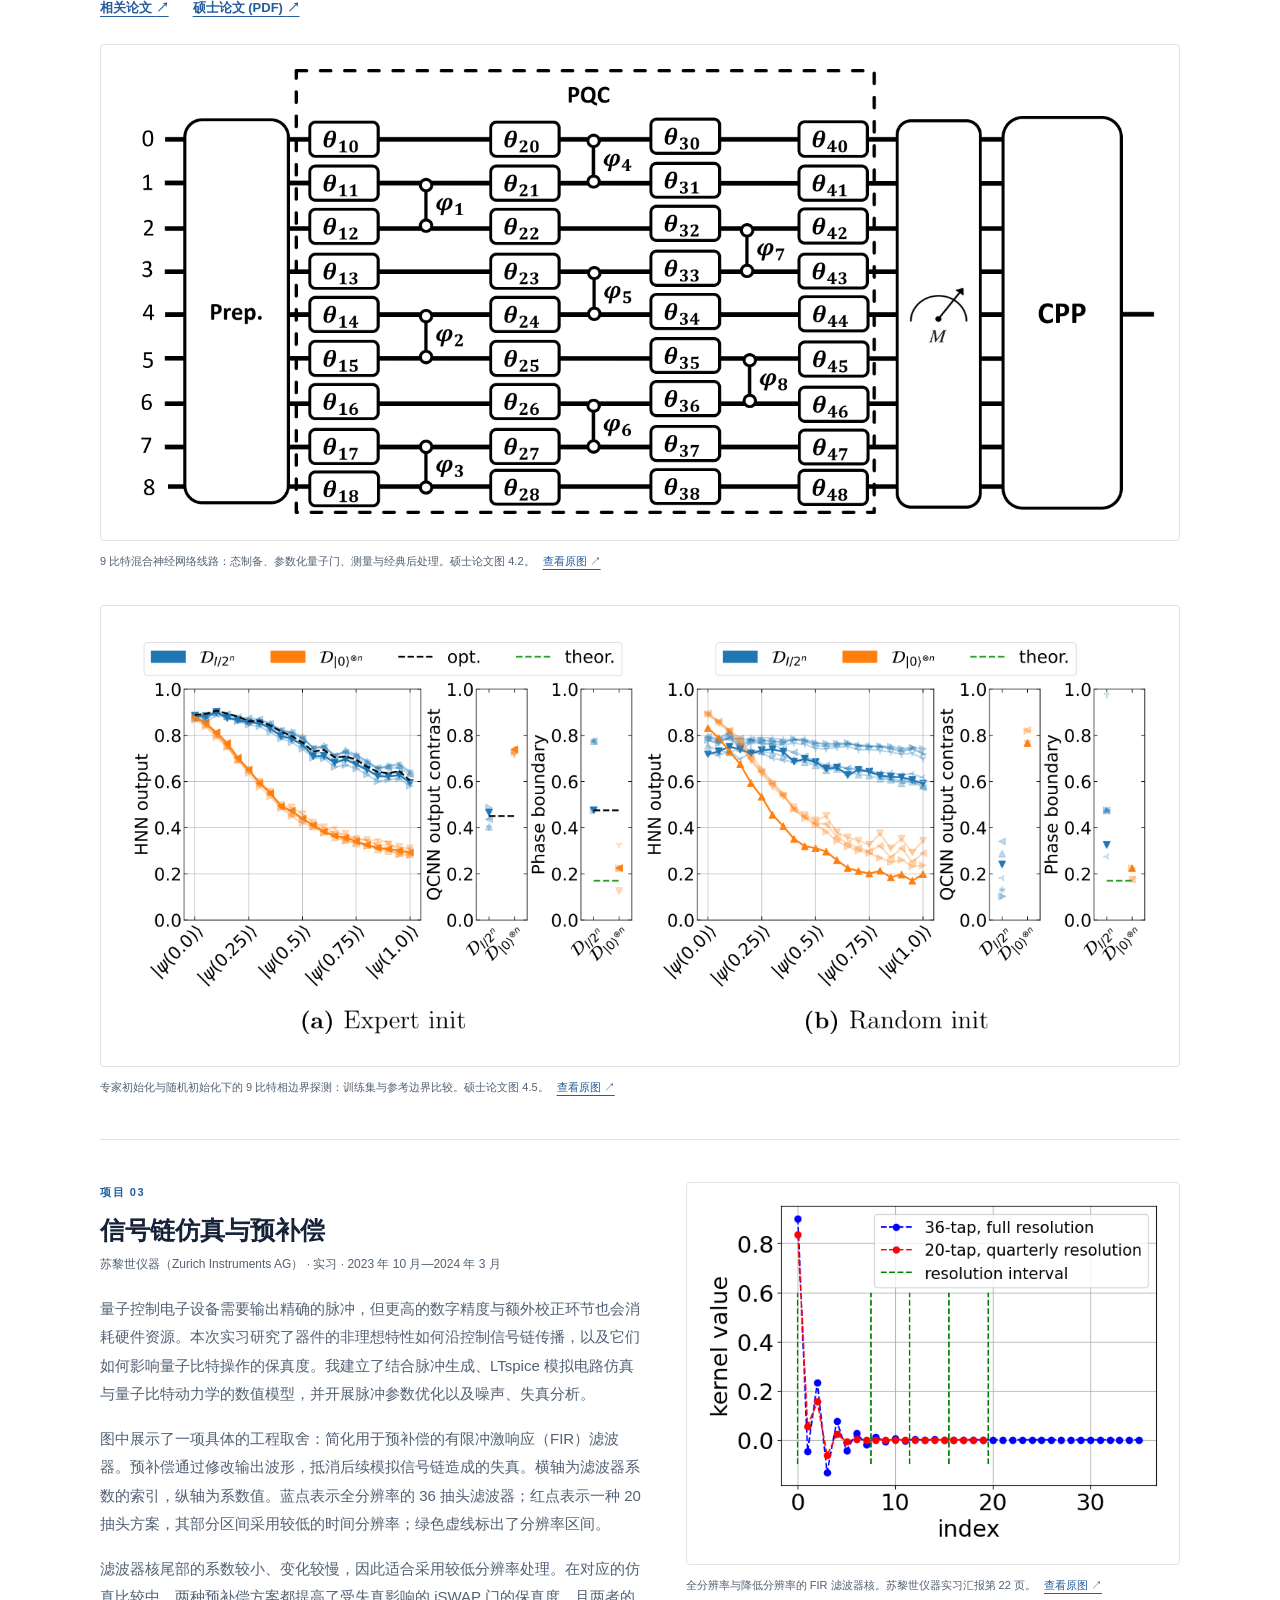
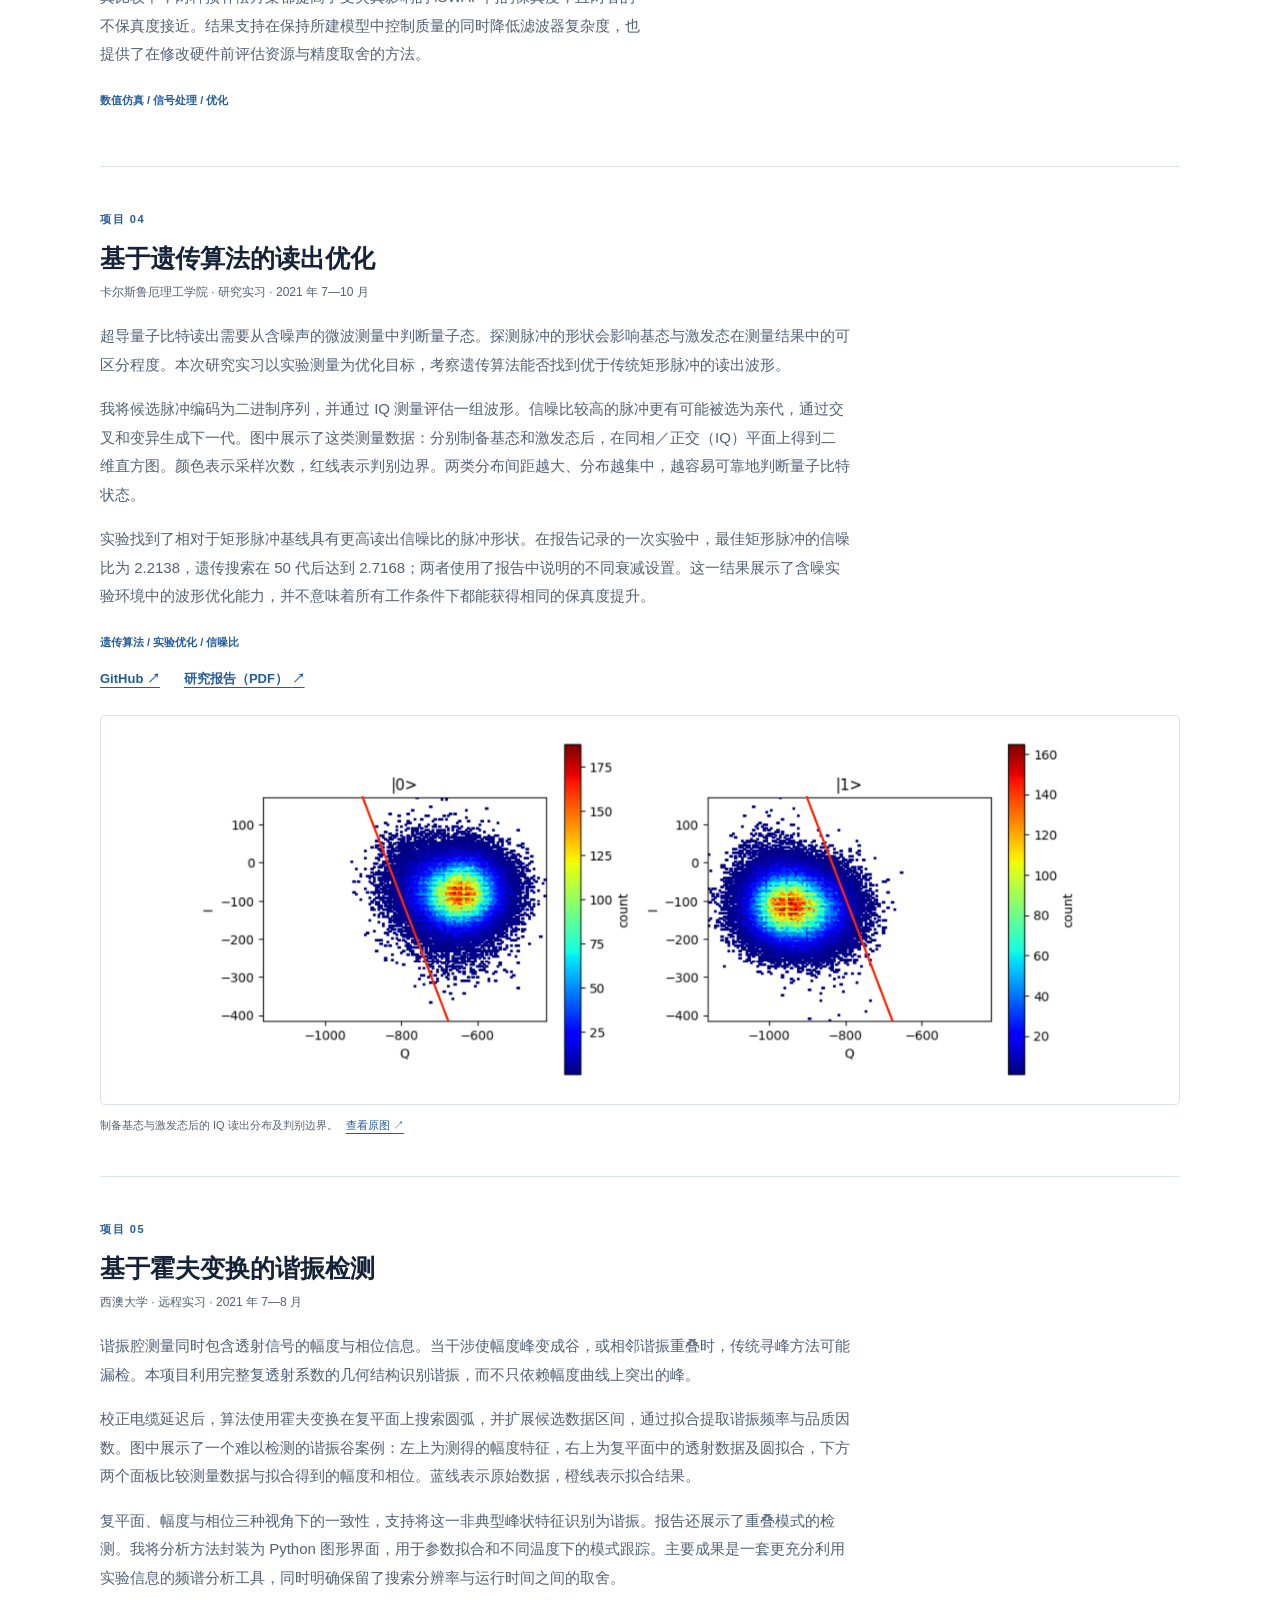
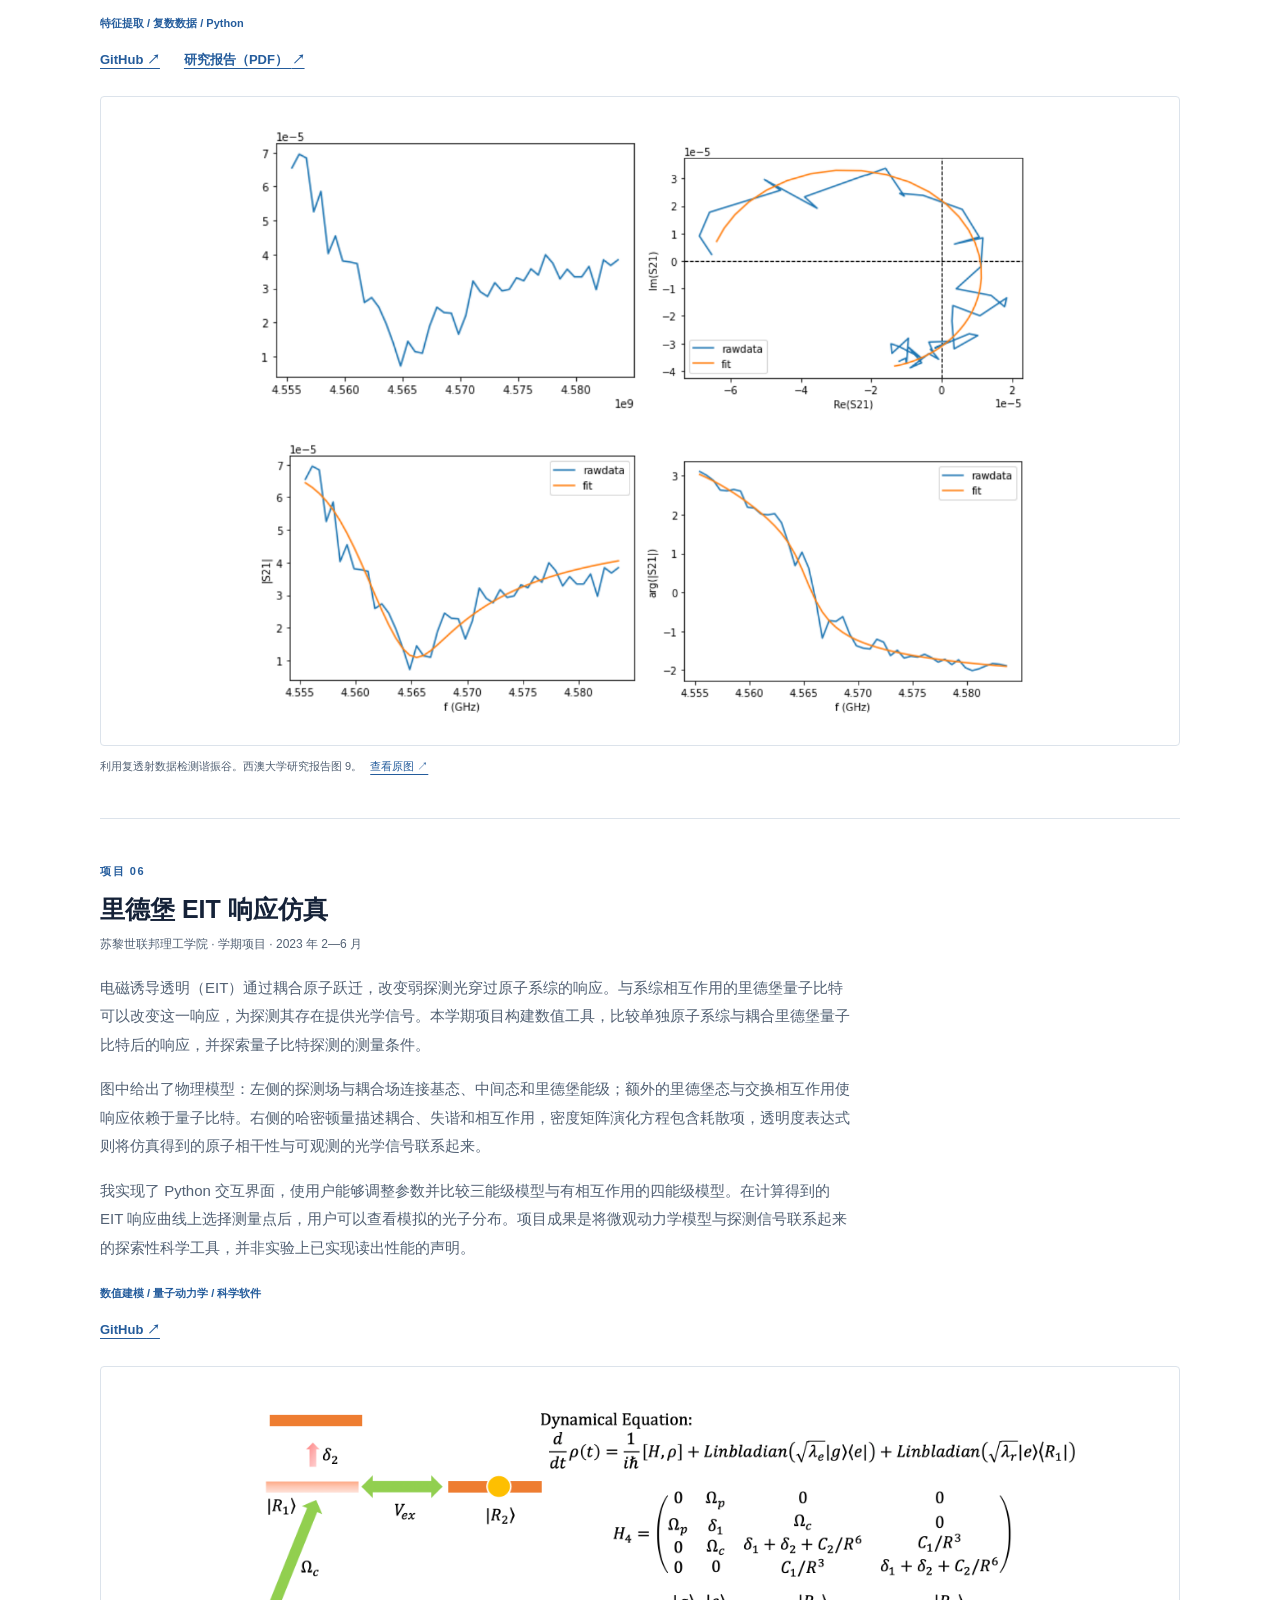
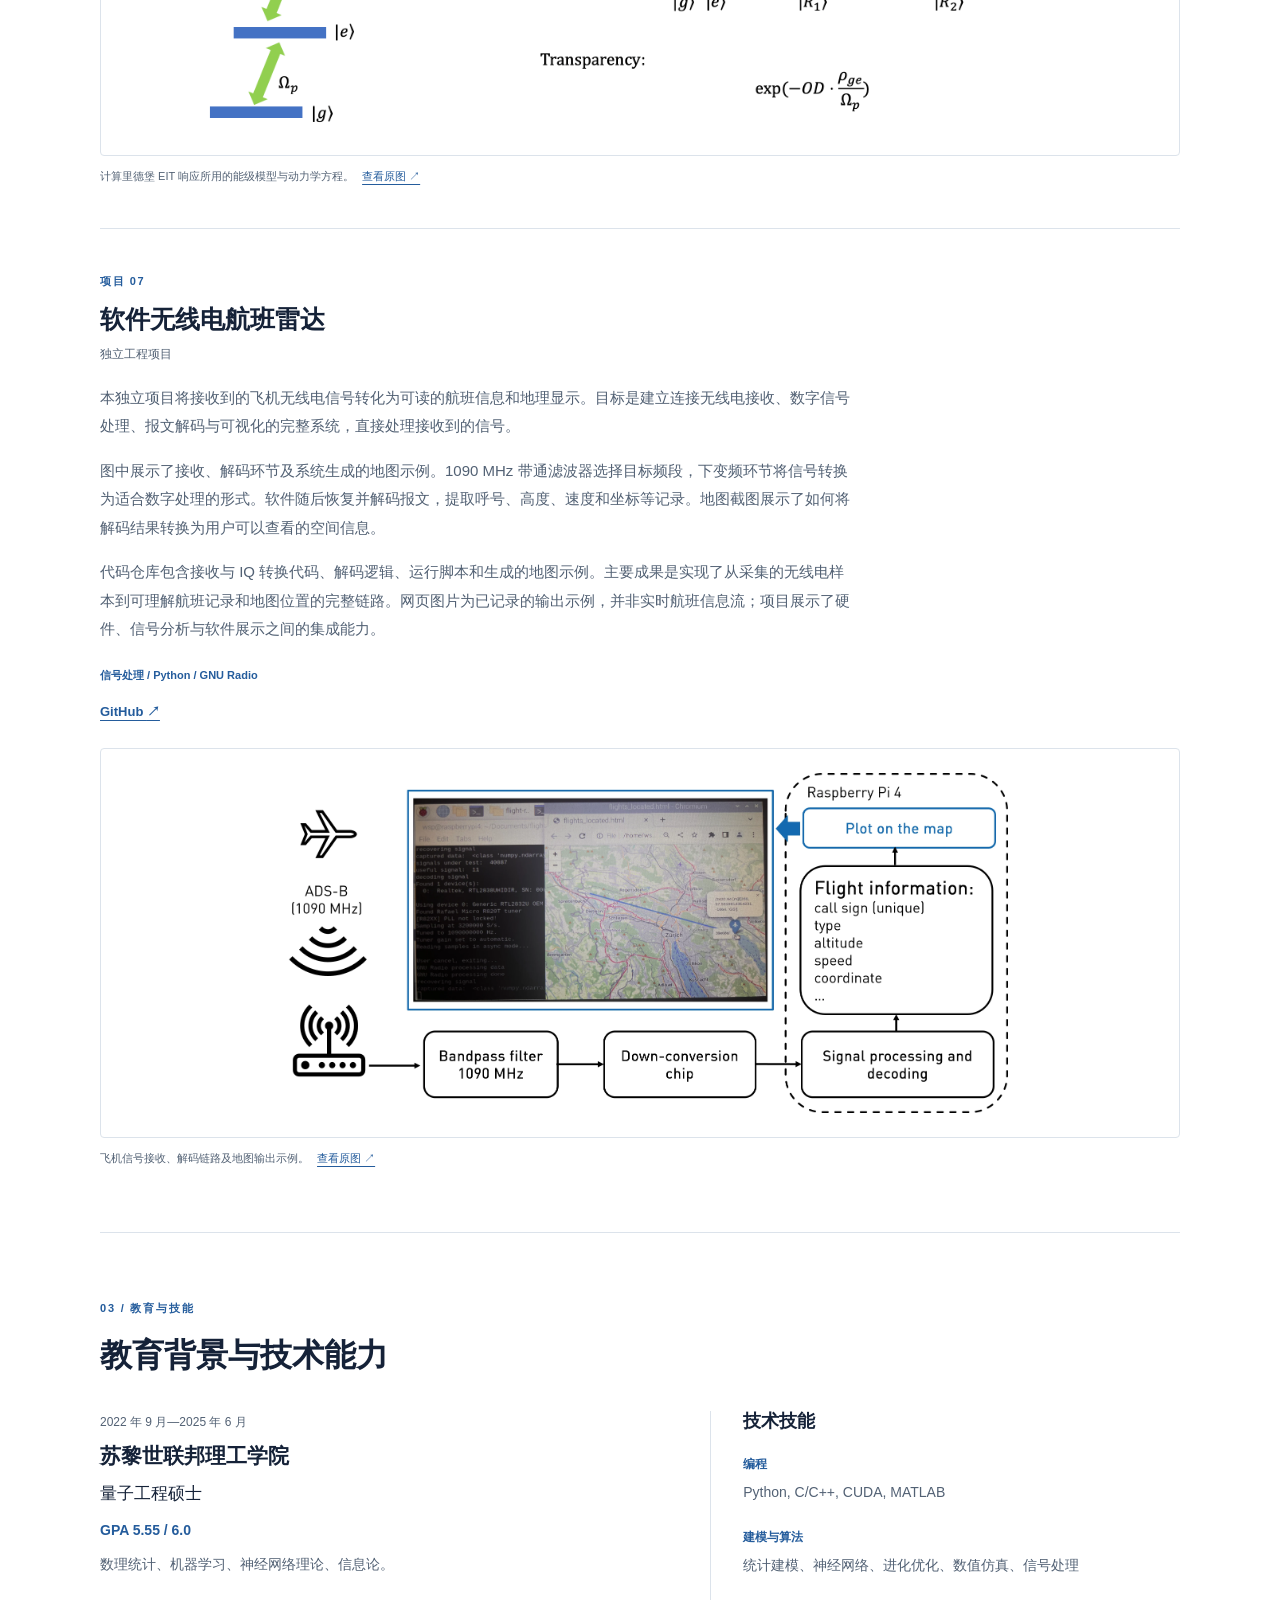
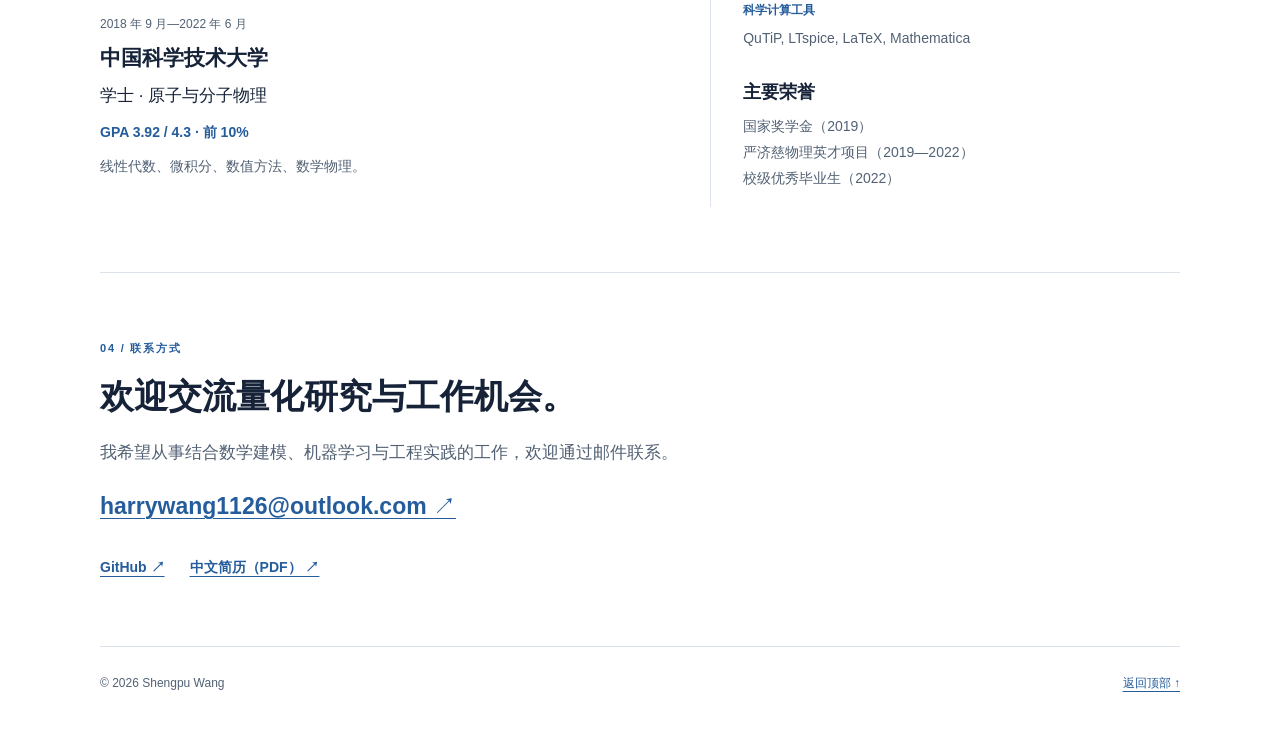
==== commit 8240f9fd: "Remove hero tagline and portrait caption" ====
--- a/zh.html
+++ b/zh.html
@@ -2,7 +2,7 @@
 <header class="header">
 <nav class="wrap navigation" aria-label="主导航"><a class="brand" href="#about">王圣朴<span class="brand-dot">.</span></a><div class="nav-links"><a href="#experience">经历</a><a href="#projects">项目</a><a href="#education">教育</a><a href="#contact">联系</a><a href="shengpu-wang-cv-zh.pdf">简历 <span class="muted">↗</span></a><a class="language-switch" href="index.html" lang="en" hreflang="en" aria-label="Switch to English">English</a></div></nav></header>
 <main id="main" class="wrap">
-<section class="hero" id="about"><div><p class="eyebrow">量化研究与科学计算</p><h1>王圣朴 <span lang="en" class="chinese">Shengpu Wang</span></h1><p class="hero-subtitle">量化建模，高效学习。<br>严谨求证，立足实验。</p><p class="intro">我的研究与实践涵盖量化建模、机器学习和数值优化，包括 A 股风险模型与指数复现、紧凑型布尔神经网络，以及含噪量子硬件上的优化。</p><p class="intro">我拥有苏黎世联邦理工学院量子工程硕士学位，正在寻找量化金融领域的工作机会。</p><div class="actions"><a class="button" href="#projects">查看项目 <span aria-hidden="true">↓</span></a><a href="shengpu-wang-cv-zh.pdf">中文简历 ↗</a><a href="https://github.com/ShengpuWang1">GitHub ↗</a></div></div><aside class="portrait"><img src="shengpu-wang.png" width="160" height="200" alt="王圣朴"><p>苏黎世联邦理工学院<br>量子工程硕士</p></aside>
+<section class="hero" id="about"><div><p class="eyebrow">量化研究与科学计算</p><h1>王圣朴 <span lang="en" class="chinese">Shengpu Wang</span></h1><p class="intro">我的研究与实践涵盖量化建模、机器学习和数值优化，包括 A 股风险模型与指数复现、紧凑型布尔神经网络，以及含噪量子硬件上的优化。</p><p class="intro">我拥有苏黎世联邦理工学院量子工程硕士学位，正在寻找量化金融领域的工作机会。</p><div class="actions"><a class="button" href="#projects">查看项目 <span aria-hidden="true">↓</span></a><a href="shengpu-wang-cv-zh.pdf">中文简历 ↗</a><a href="https://github.com/ShengpuWang1">GitHub ↗</a></div></div><aside class="portrait"><img src="shengpu-wang.png" width="160" height="200" alt="王圣朴"></aside>
 </section>
 
 <section id="experience" class="major"><div class="section-heading"><p class="eyebrow">01 / 工作与研究经历</p><h2>从研究到实践</h2></div>
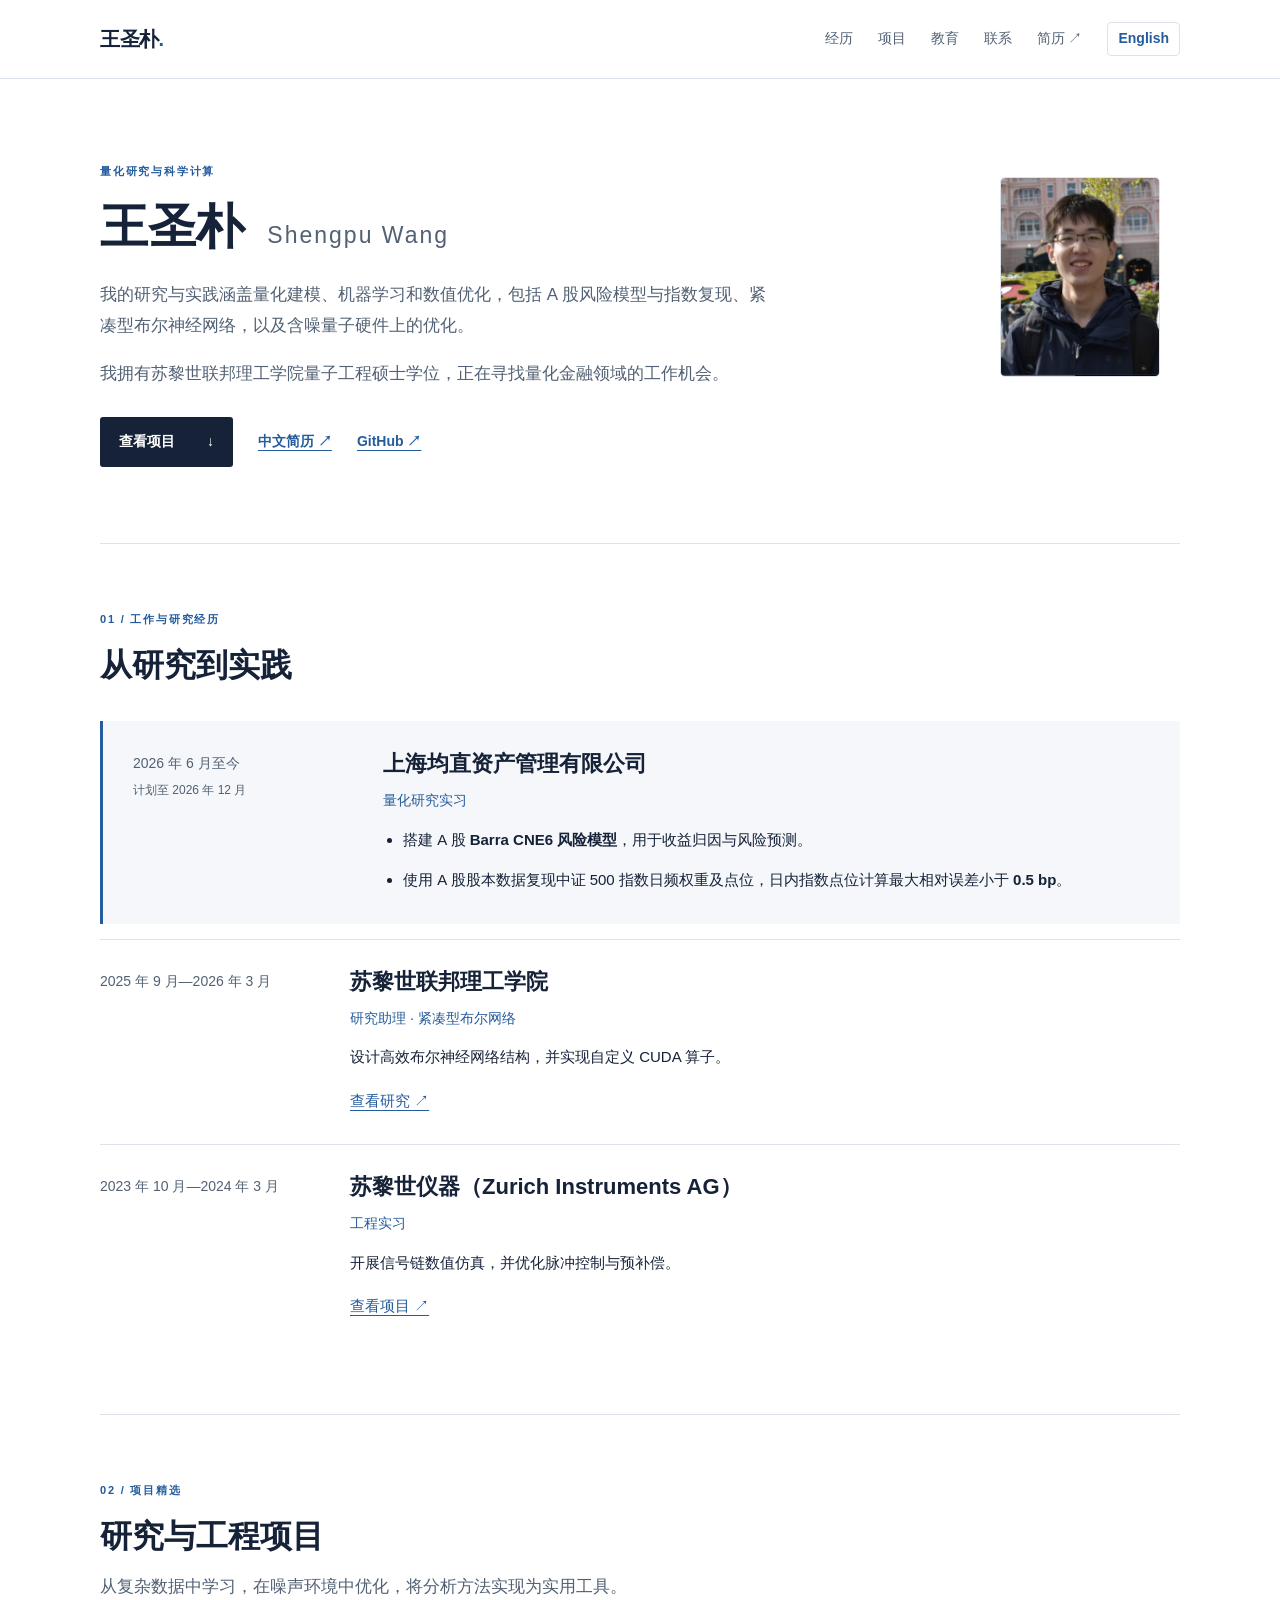
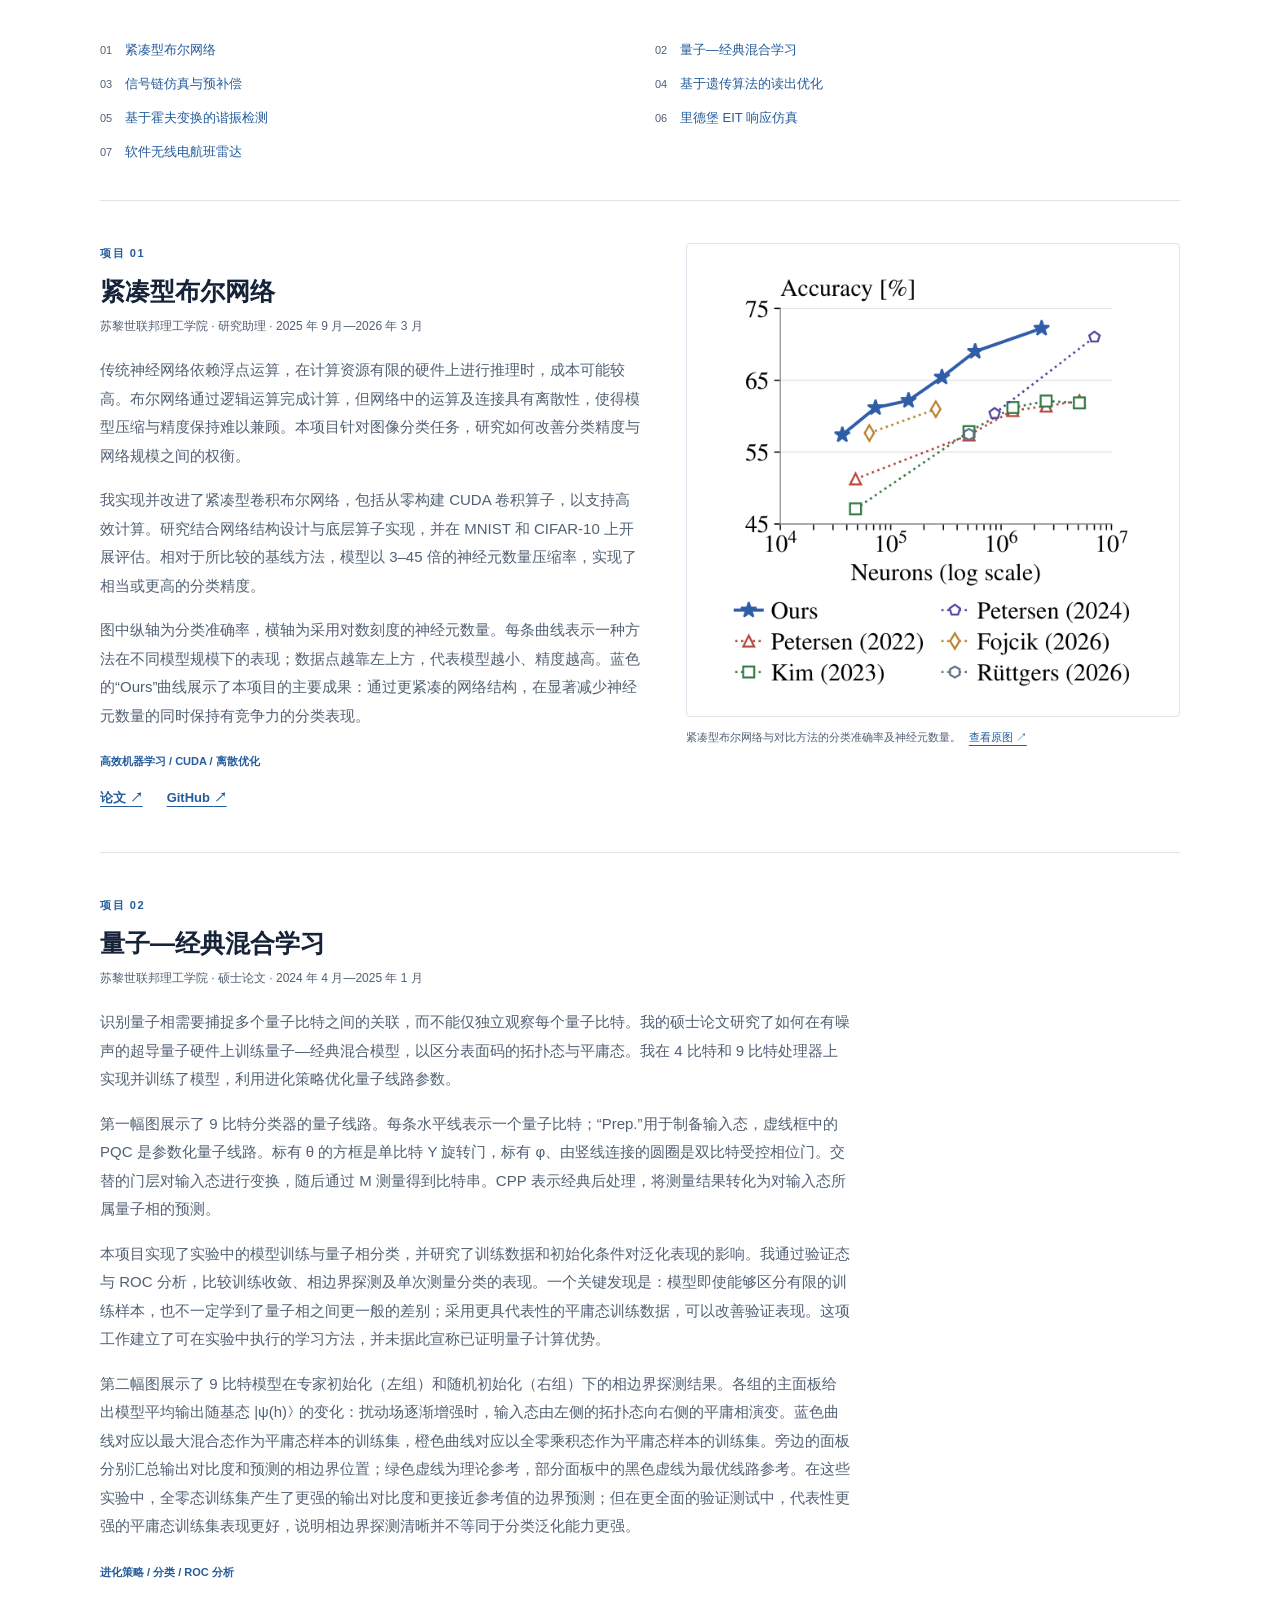
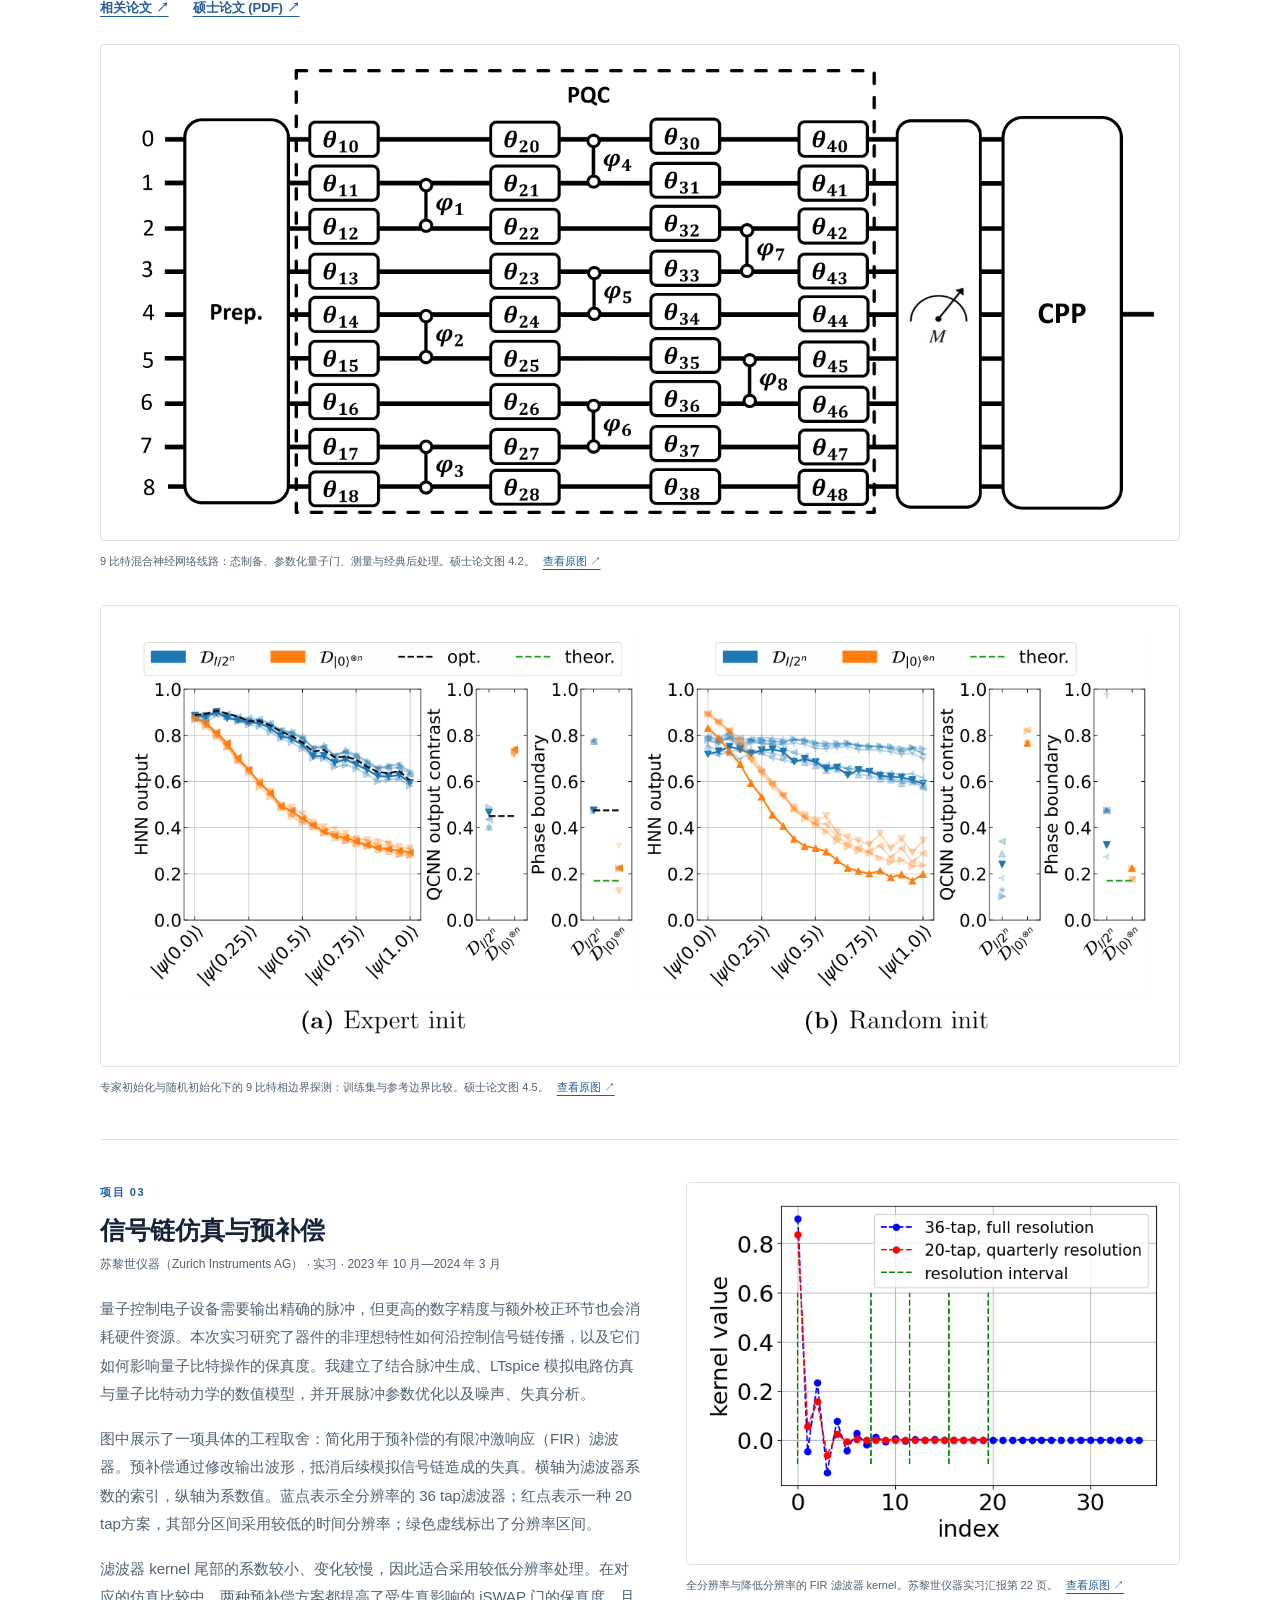
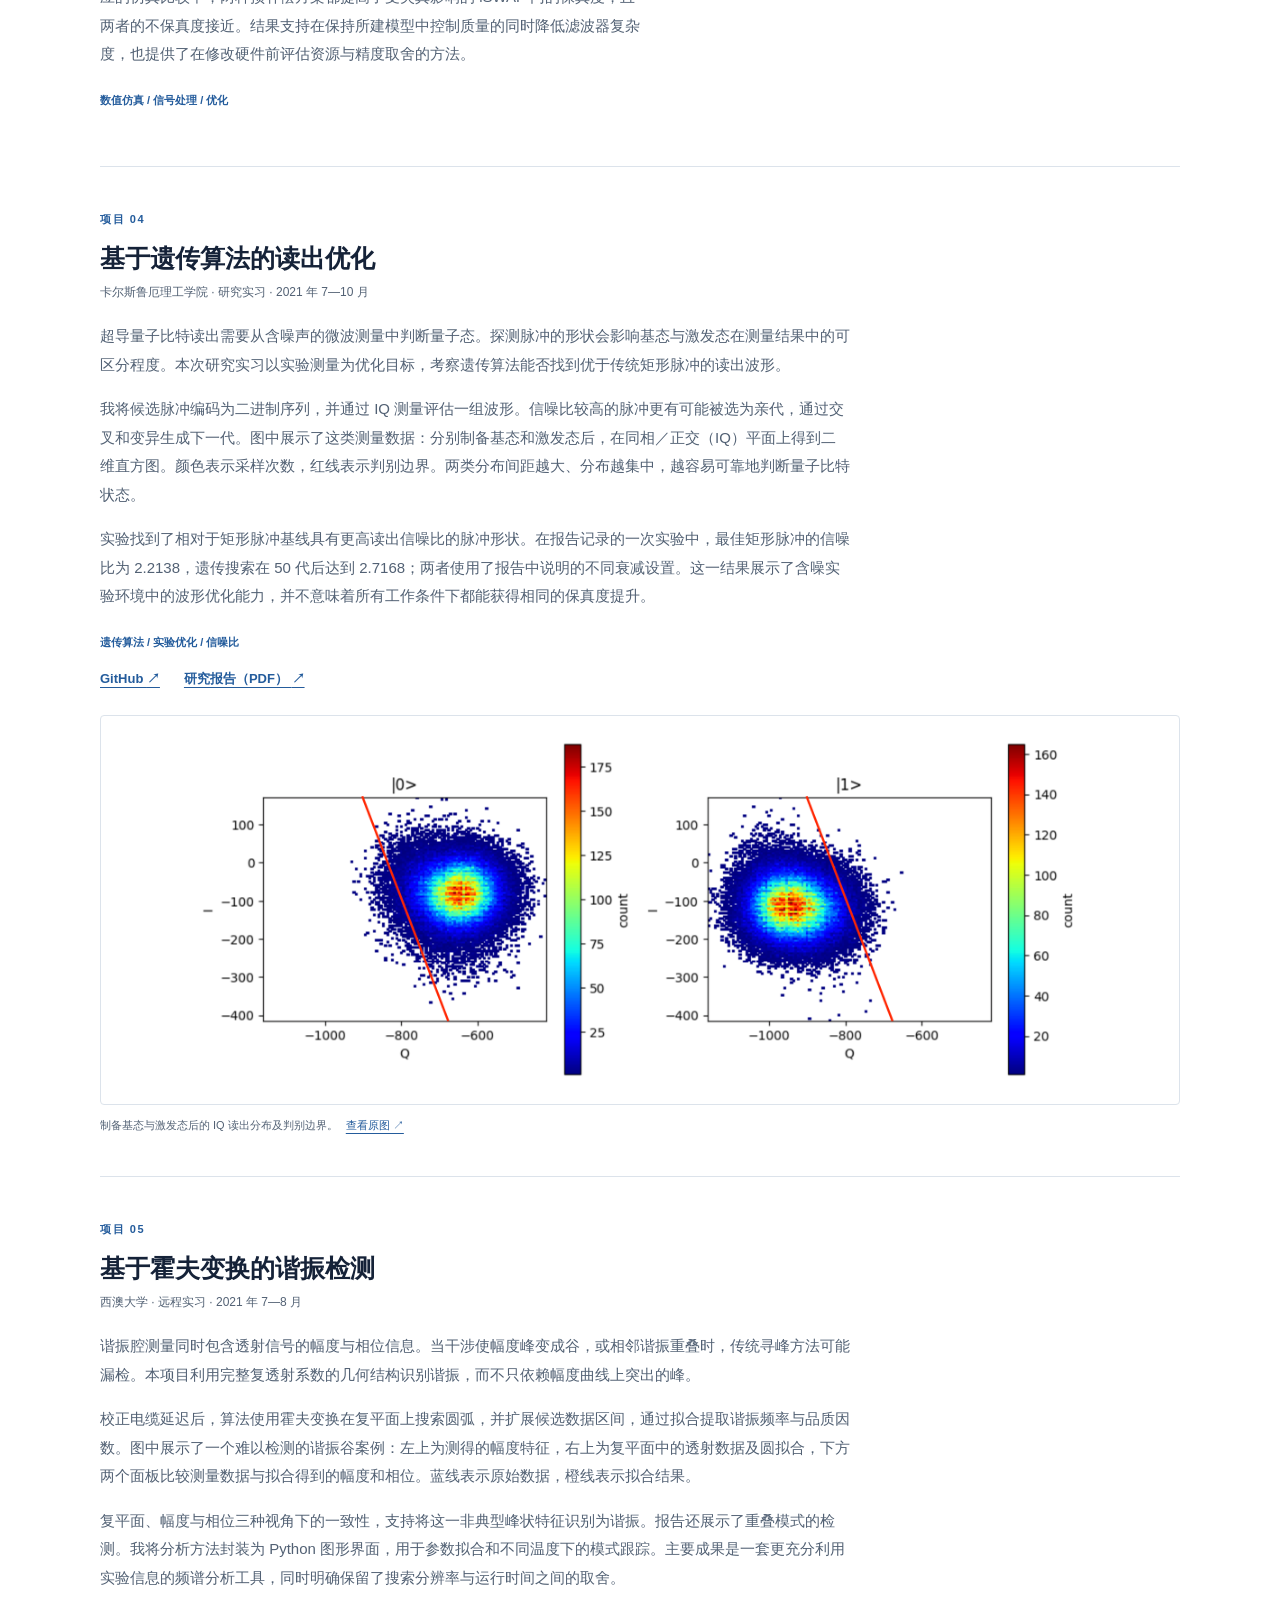
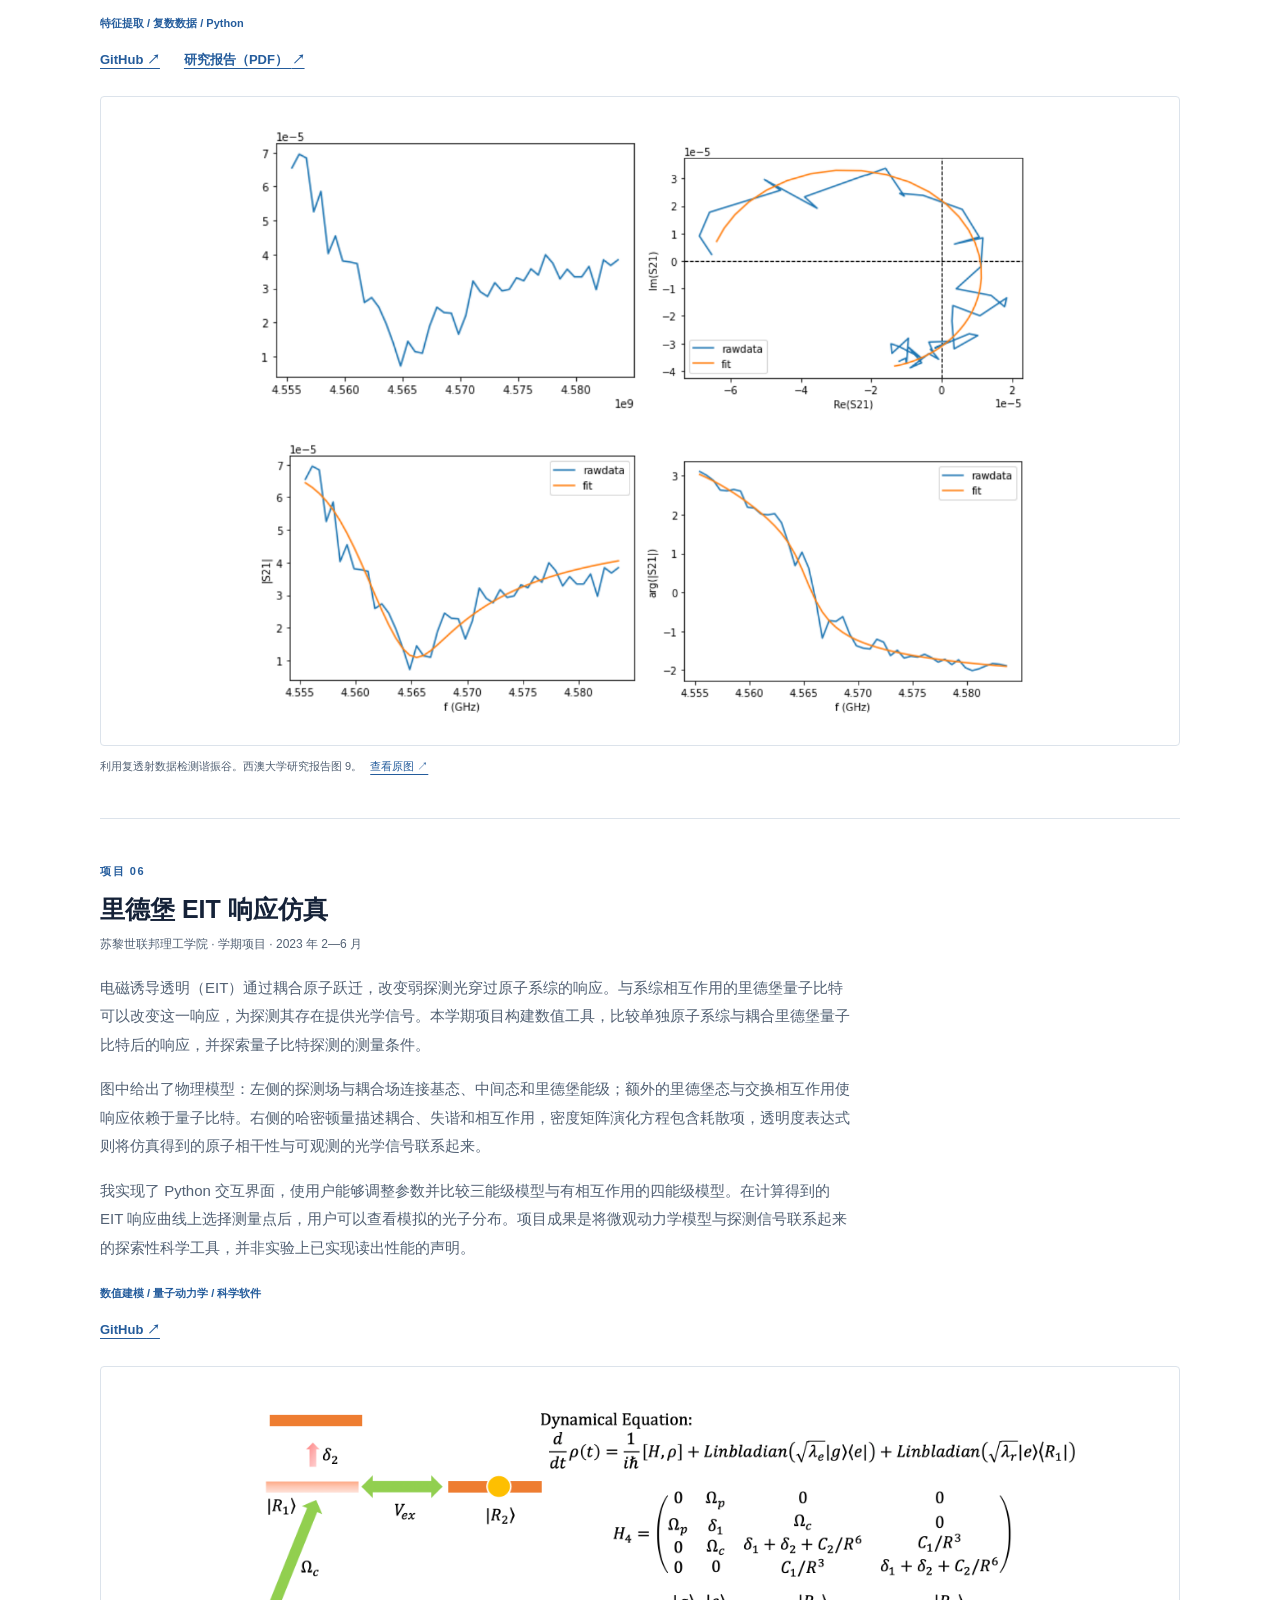
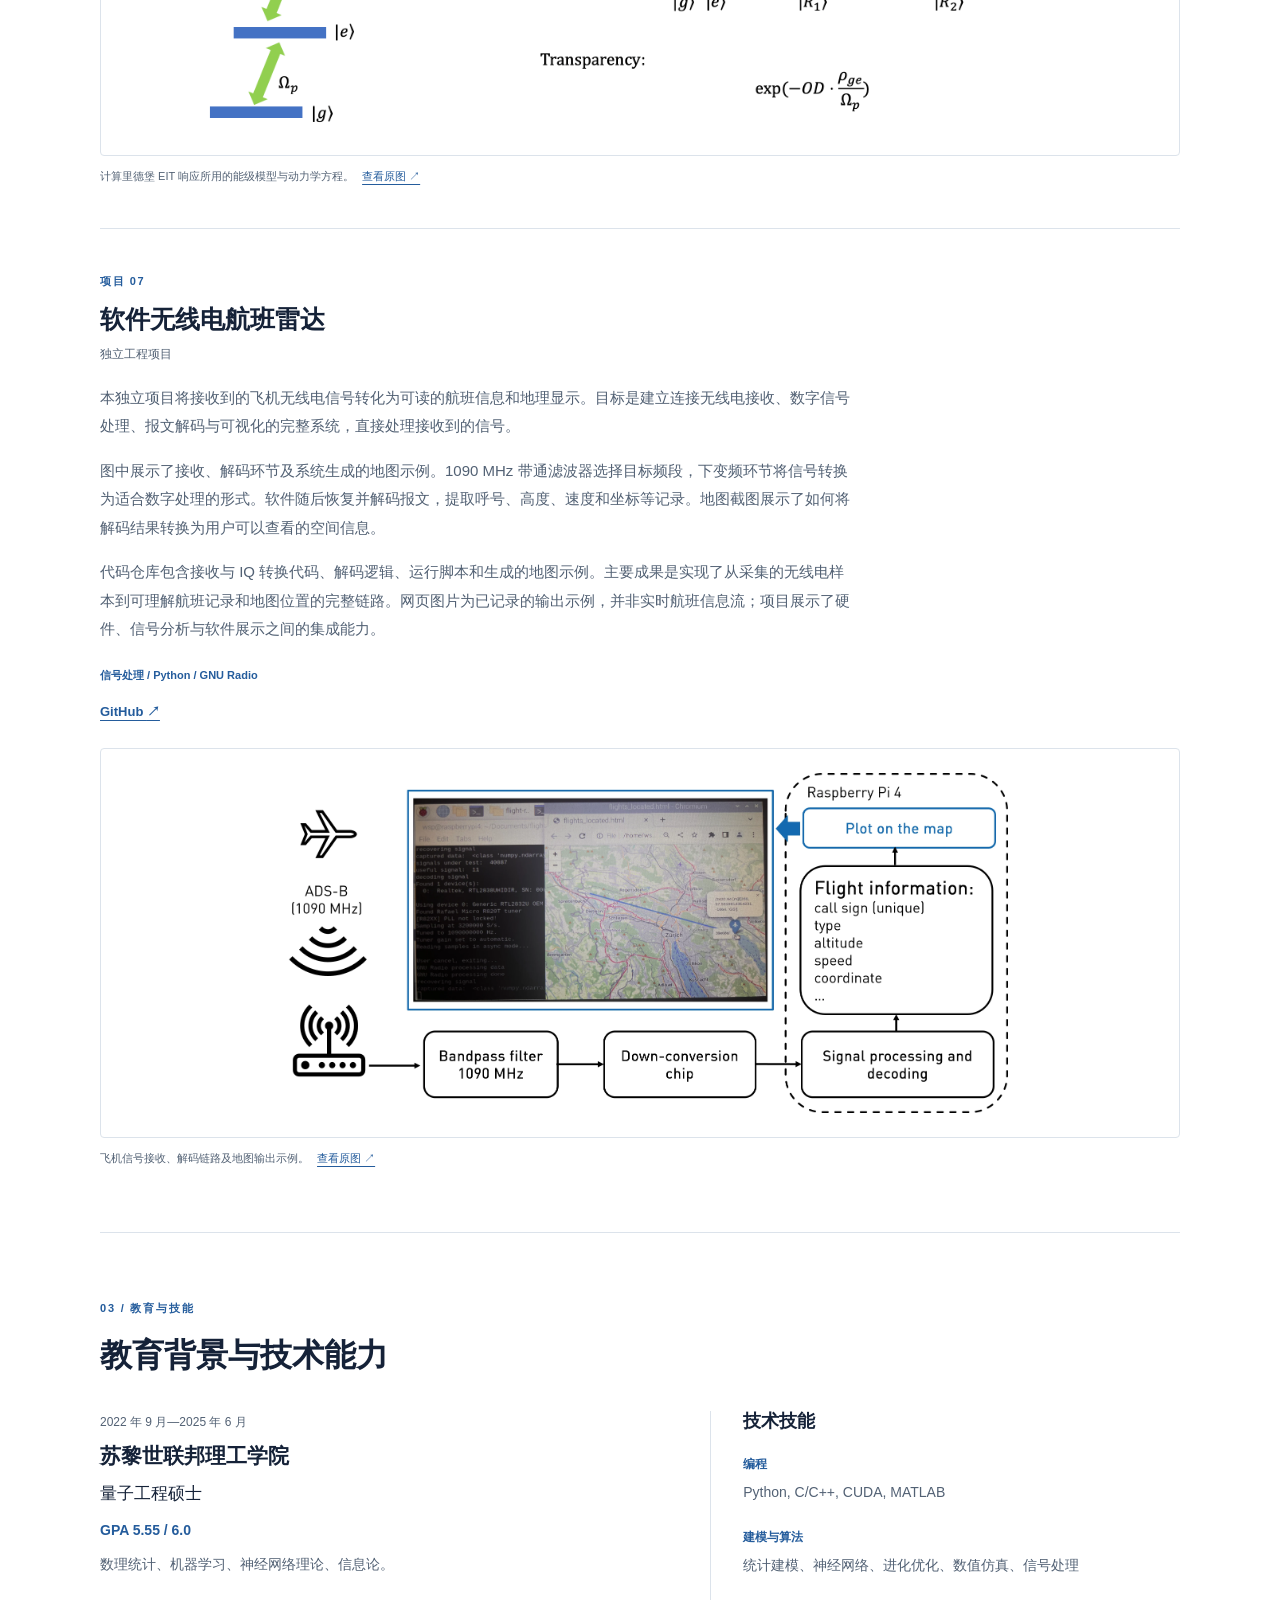
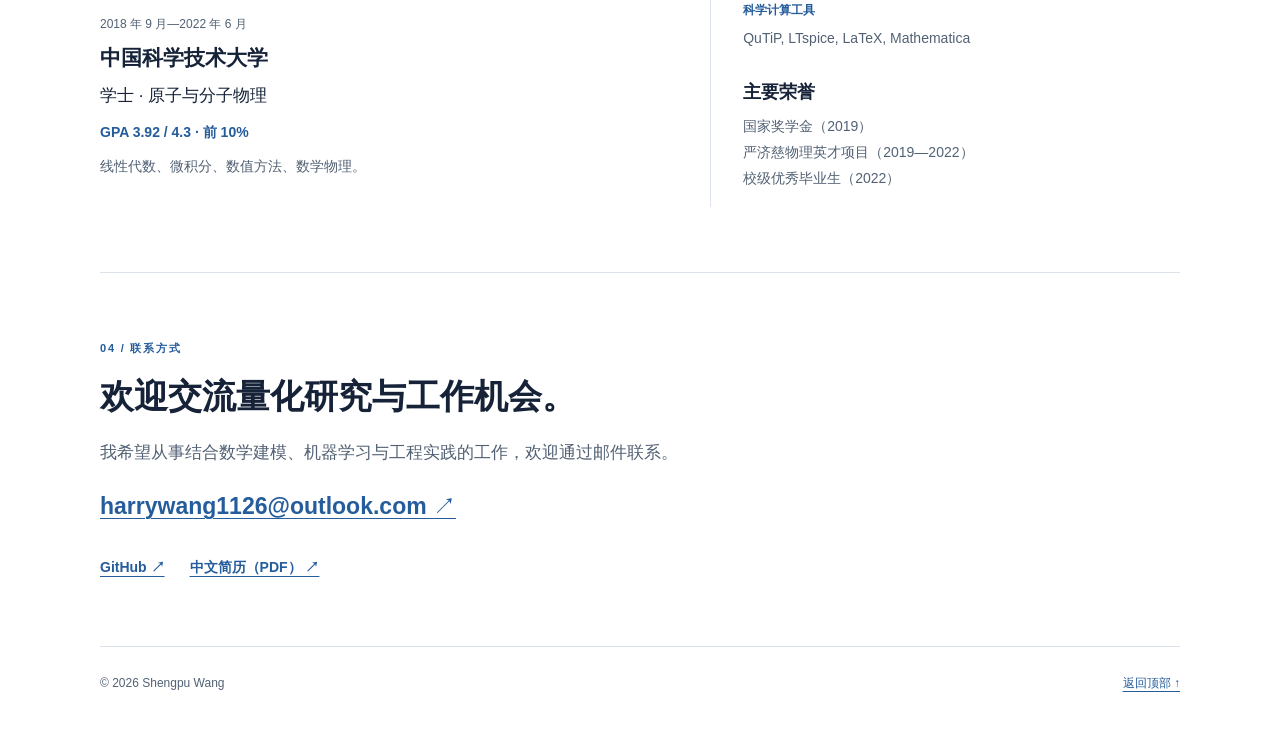
==== commit b68ecce5: "Use tap and kernel terminology in Chinese" ====
--- a/zh.html
+++ b/zh.html
@@ -37,10 +37,10 @@
 </section>
 <section id="signal-chain-simulation" class="project " aria-labelledby="signal-chain-simulation-title"><div class="project-copy"><p class="project-number">项目 03</p><h3 id="signal-chain-simulation-title">信号链仿真与预补偿</h3><p class="project-meta">苏黎世仪器（Zurich Instruments AG） · 实习 · 2023 年 10 月—2024 年 3 月</p>
 <p>量子控制电子设备需要输出精确的脉冲，但更高的数字精度与额外校正环节也会消耗硬件资源。本次实习研究了器件的非理想特性如何沿控制信号链传播，以及它们如何影响量子比特操作的保真度。我建立了结合脉冲生成、LTspice 模拟电路仿真与量子比特动力学的数值模型，并开展脉冲参数优化以及噪声、失真分析。</p>
-<p>图中展示了一项具体的工程取舍：简化用于预补偿的有限冲激响应（FIR）滤波器。预补偿通过修改输出波形，抵消后续模拟信号链造成的失真。横轴为滤波器系数的索引，纵轴为系数值。蓝点表示全分辨率的 36 抽头滤波器；红点表示一种 20 抽头方案，其部分区间采用较低的时间分辨率；绿色虚线标出了分辨率区间。</p>
-<p>滤波器核尾部的系数较小、变化较慢，因此适合采用较低分辨率处理。在对应的仿真比较中，两种预补偿方案都提高了受失真影响的 iSWAP 门的保真度，且两者的不保真度接近。结果支持在保持所建模型中控制质量的同时降低滤波器复杂度，也提供了在修改硬件前评估资源与精度取舍的方法。</p>
+<p>图中展示了一项具体的工程取舍：简化用于预补偿的有限冲激响应（FIR）滤波器。预补偿通过修改输出波形，抵消后续模拟信号链造成的失真。横轴为滤波器系数的索引，纵轴为系数值。蓝点表示全分辨率的 36 tap滤波器；红点表示一种 20 tap方案，其部分区间采用较低的时间分辨率；绿色虚线标出了分辨率区间。</p>
+<p>滤波器 kernel 尾部的系数较小、变化较慢，因此适合采用较低分辨率处理。在对应的仿真比较中，两种预补偿方案都提高了受失真影响的 iSWAP 门的保真度，且两者的不保真度接近。结果支持在保持所建模型中控制质量的同时降低滤波器复杂度，也提供了在修改硬件前评估资源与精度取舍的方法。</p>
 <p class="methods">数值仿真 / 信号处理 / 优化</p><div class="project-links"></div></div>
-<figure><a href="fir-filter-comparison.png" aria-label="查看项目原图"><img src="fir-filter-comparison.png" width="608" height="462" loading="lazy" decoding="async" alt="36 抽头全分辨率与 20 抽头部分低分辨率 FIR 滤波器系数比较。"></a><figcaption>全分辨率与降低分辨率的 FIR 滤波器核。苏黎世仪器实习汇报第 22 页。 <a href="fir-filter-comparison.png">查看原图 ↗</a></figcaption>
+<figure><a href="fir-filter-comparison.png" aria-label="查看项目原图"><img src="fir-filter-comparison.png" width="608" height="462" loading="lazy" decoding="async" alt="36 tap全分辨率与 20 tap部分低分辨率 FIR 滤波器系数比较。"></a><figcaption>全分辨率与降低分辨率的 FIR 滤波器 kernel。苏黎世仪器实习汇报第 22 页。 <a href="fir-filter-comparison.png">查看原图 ↗</a></figcaption>
 </figure>
 </section>
 <section id="readout-pulse-optimization" class="project wide" aria-labelledby="readout-pulse-optimization-title"><div class="project-copy"><p class="project-number">项目 04</p><h3 id="readout-pulse-optimization-title">基于遗传算法的读出优化</h3><p class="project-meta">卡尔斯鲁厄理工学院 · 研究实习 · 2021 年 7—10 月</p>
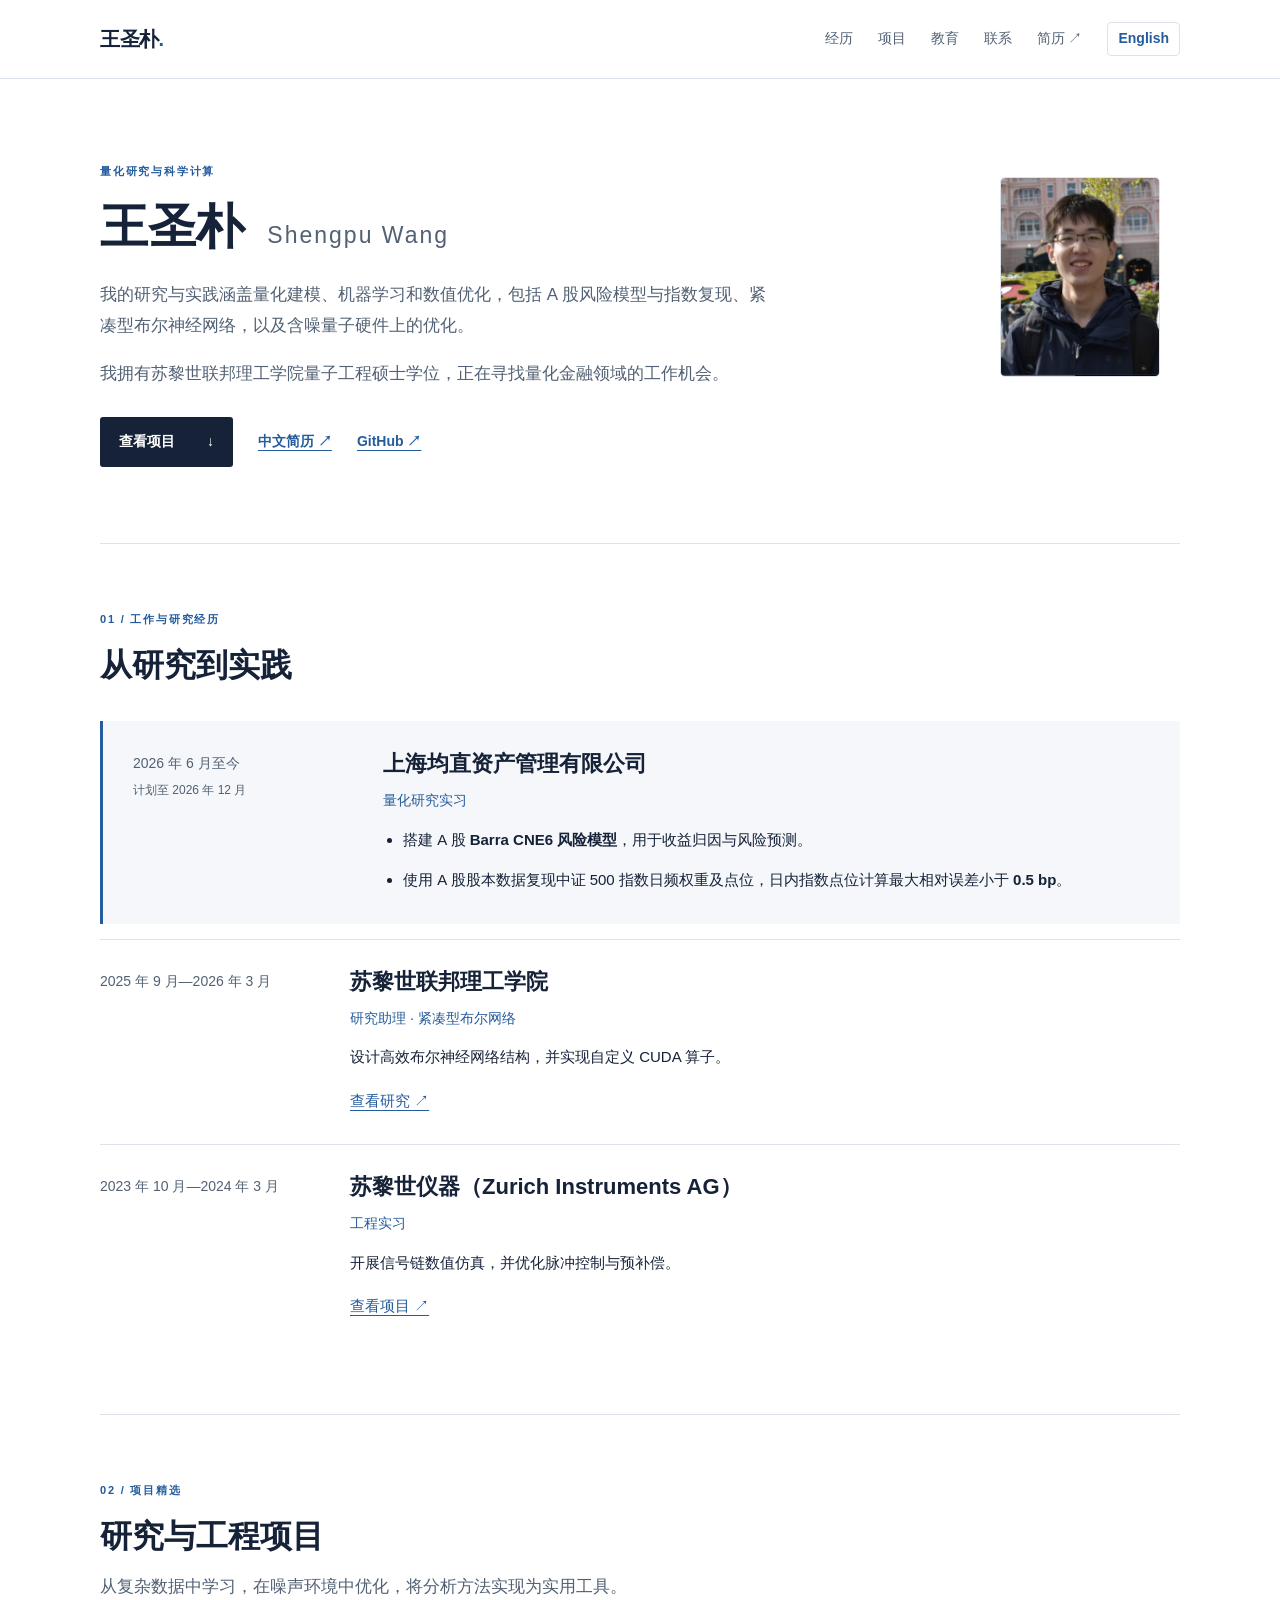
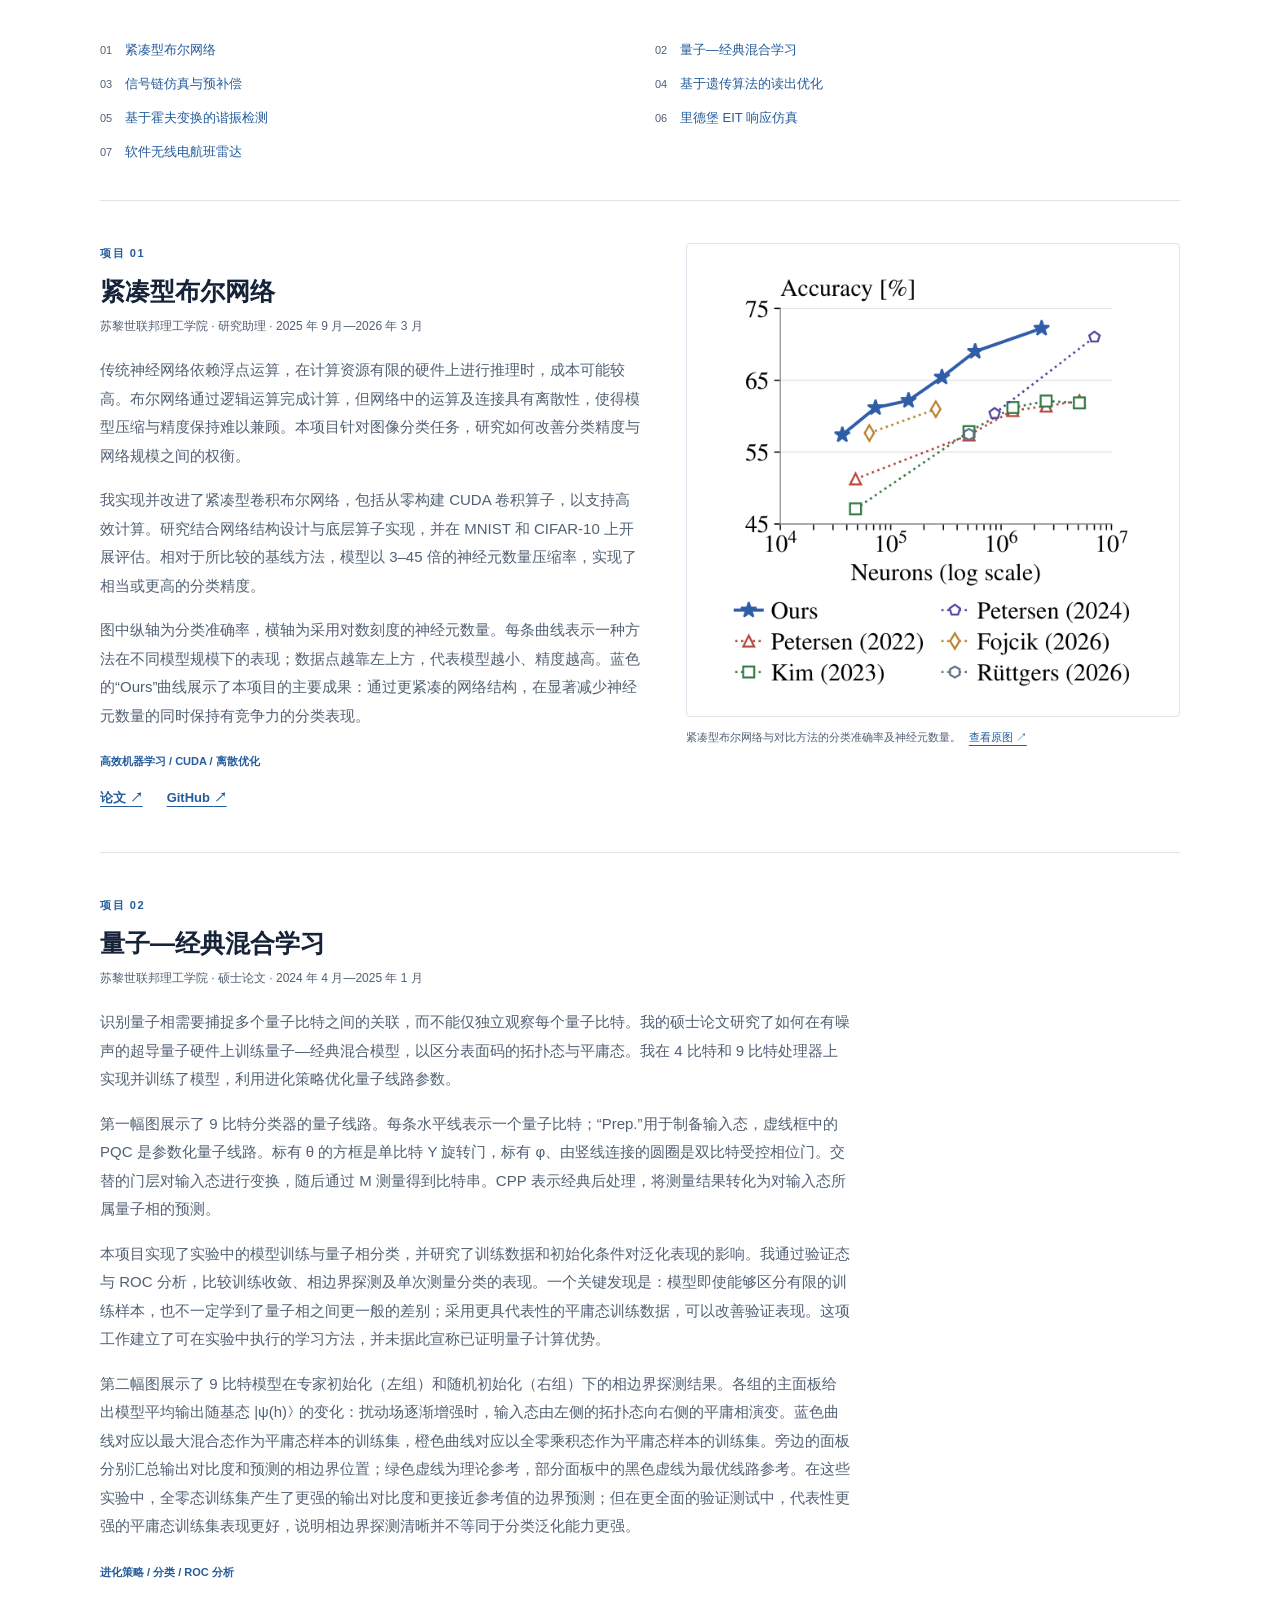
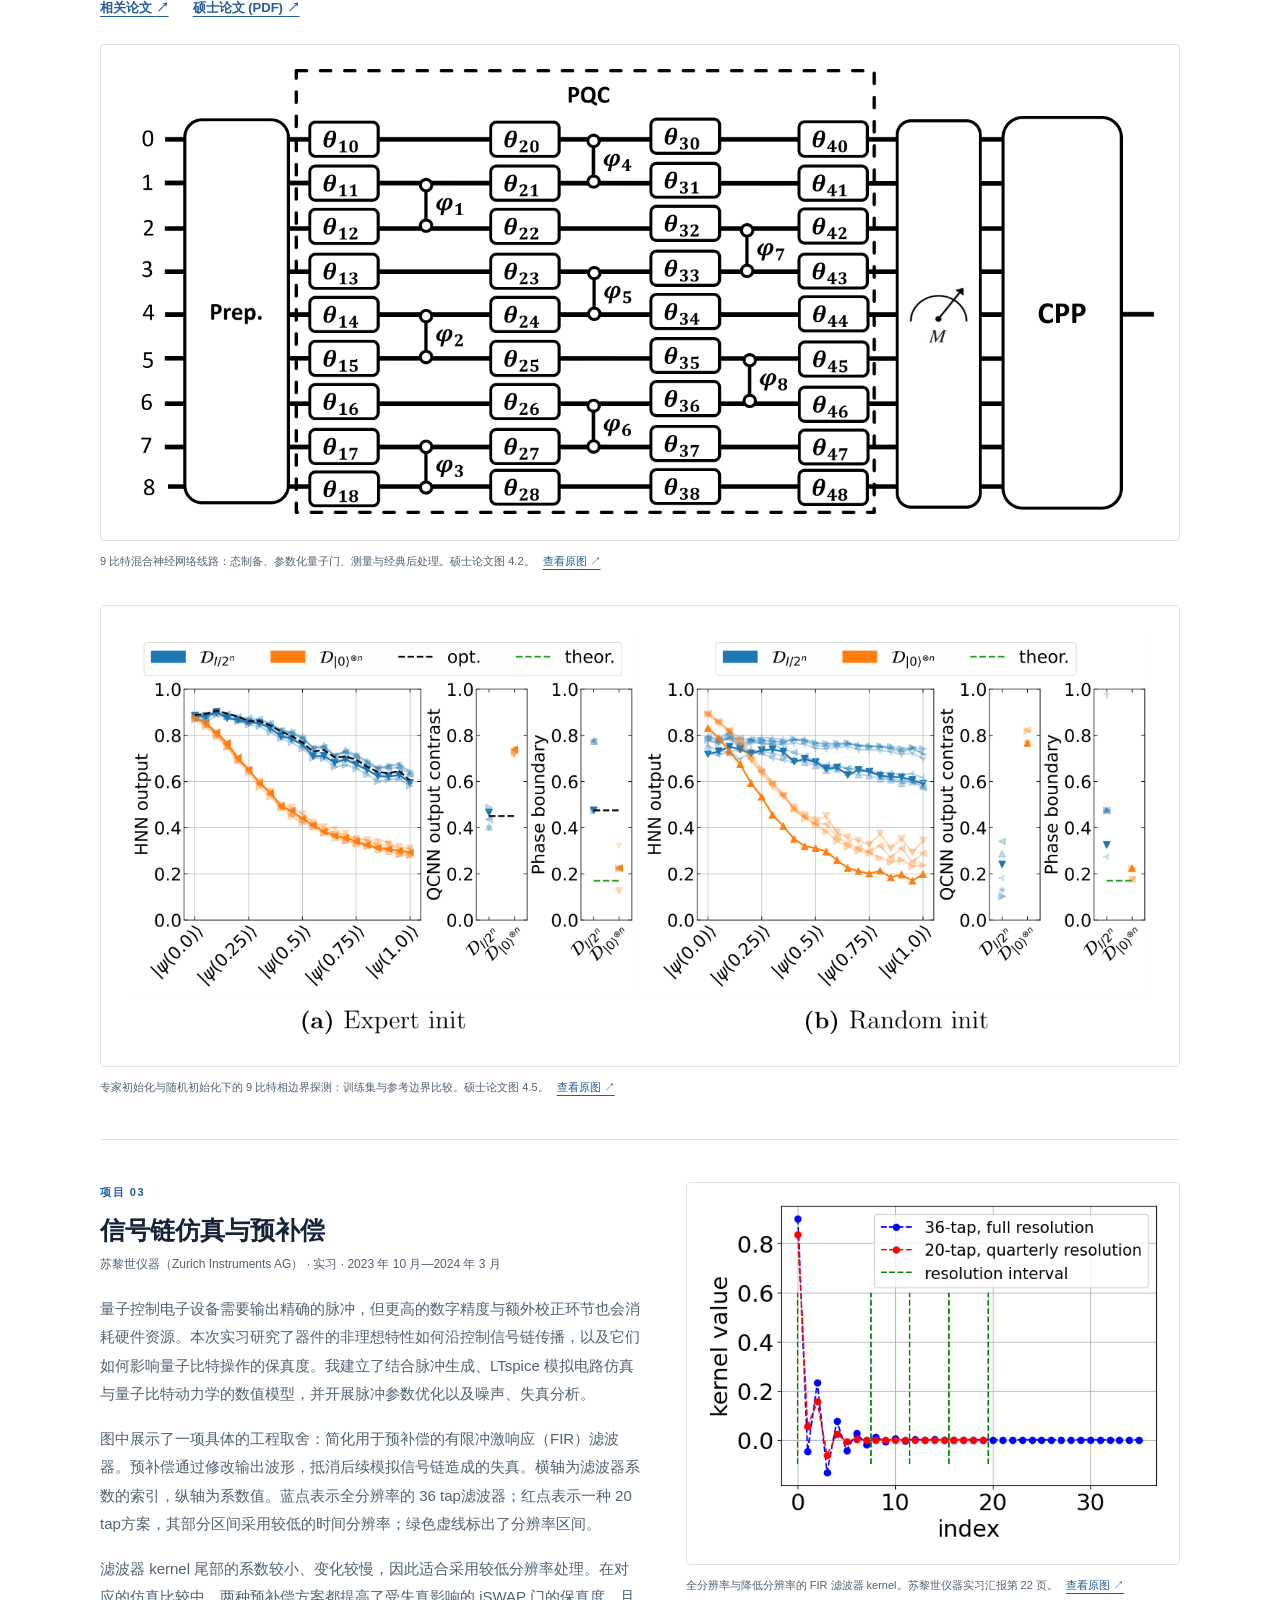
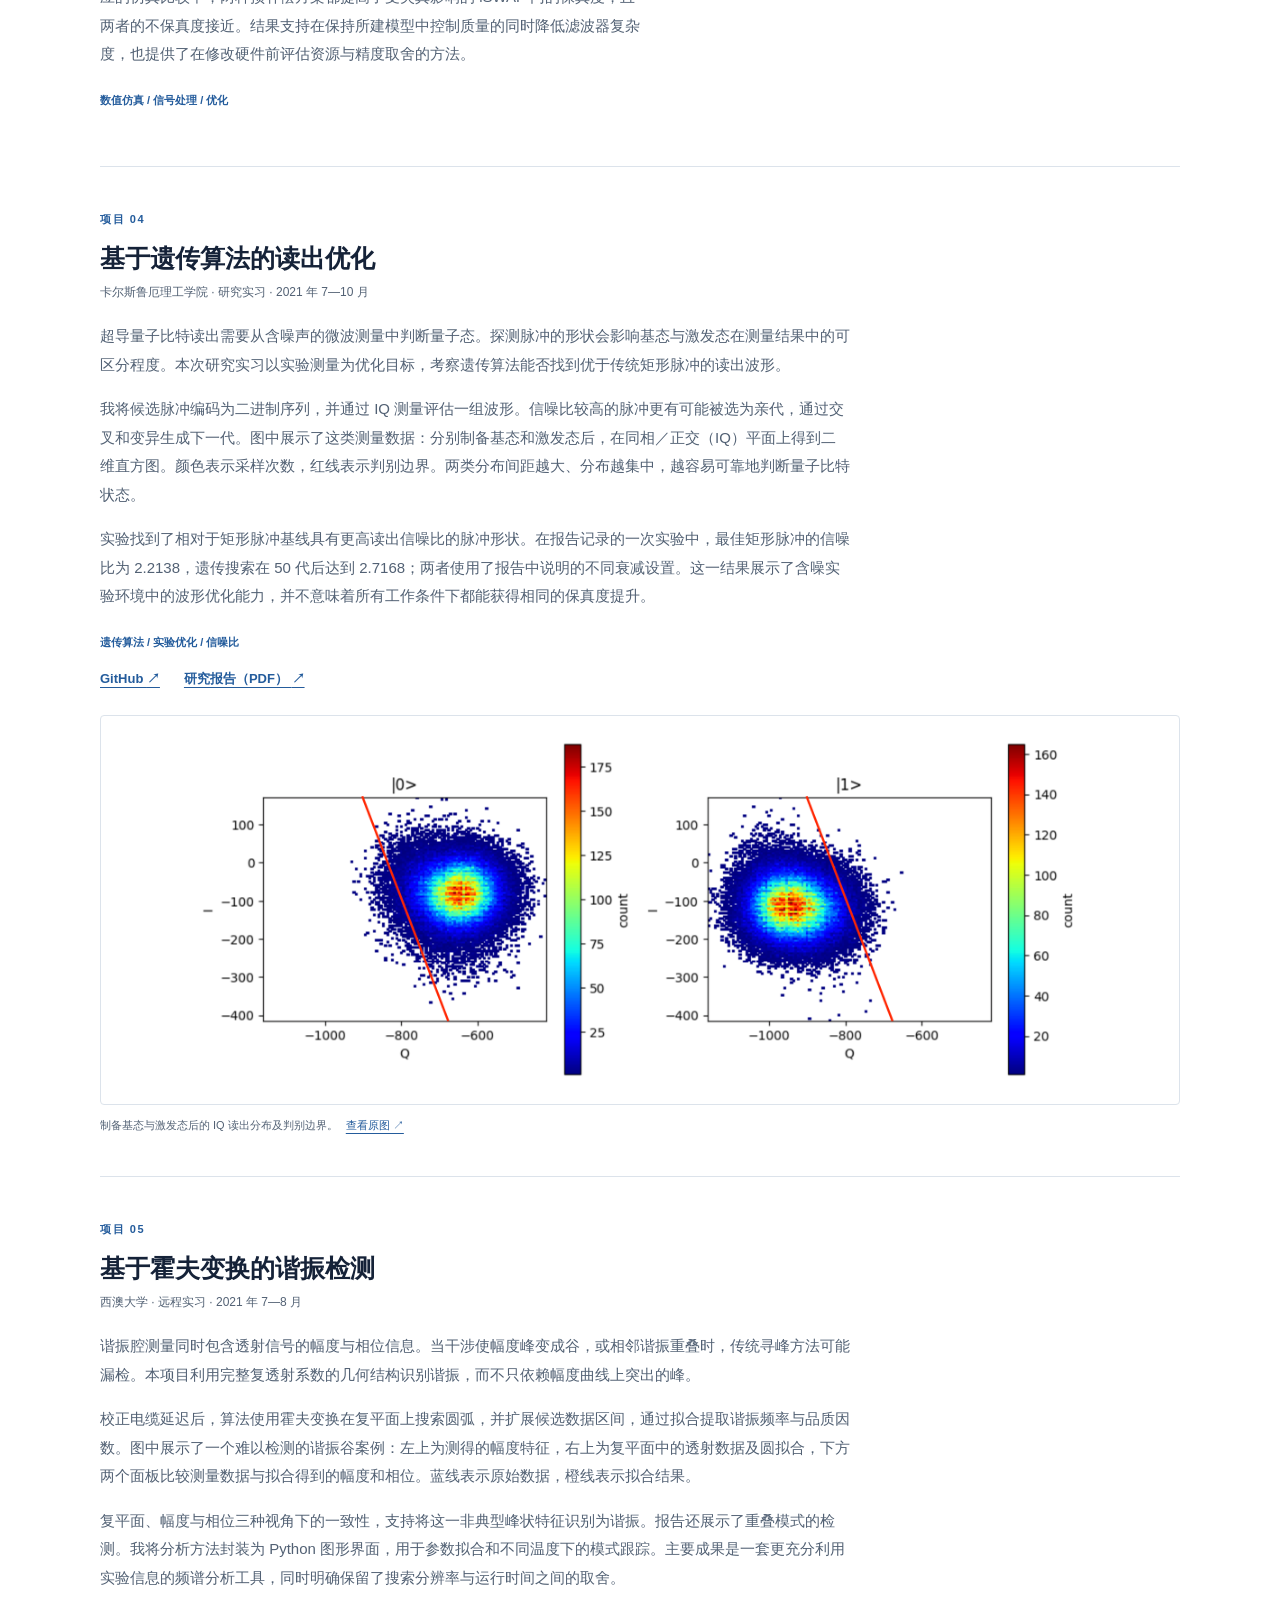
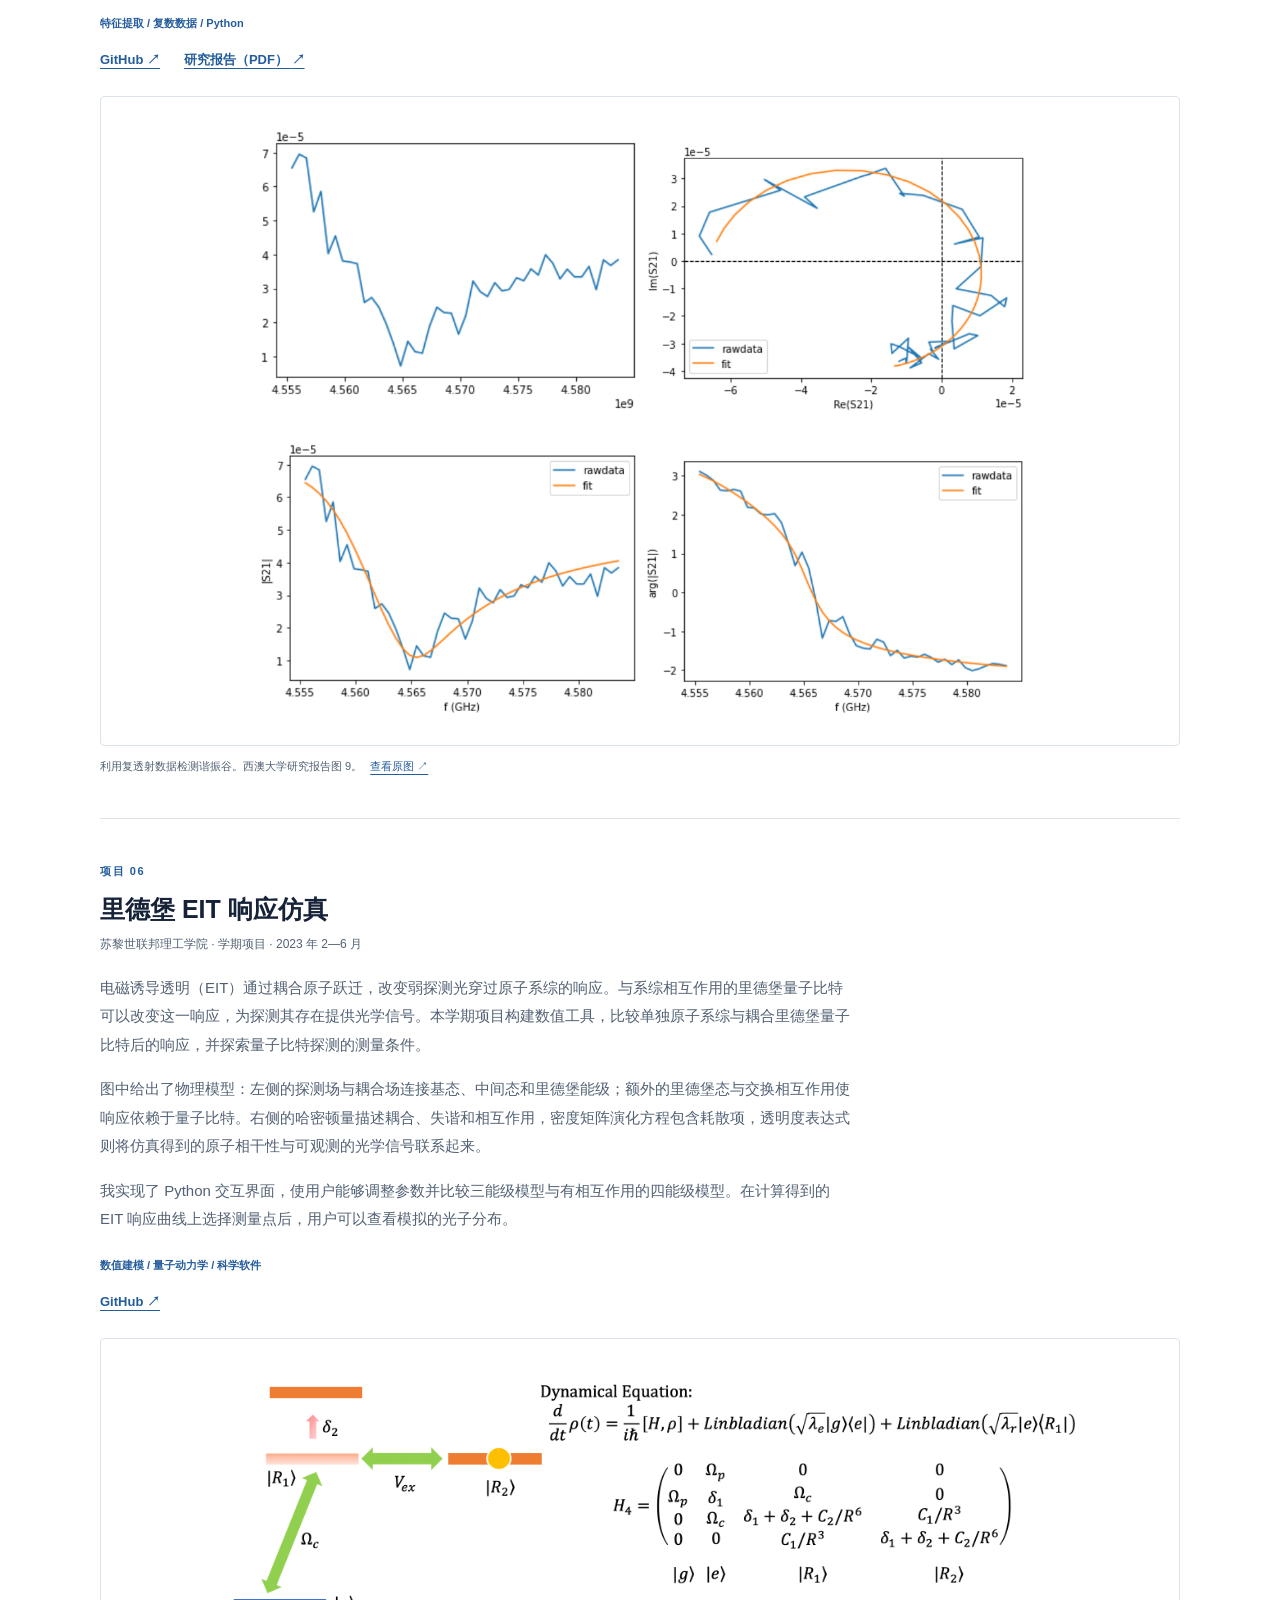
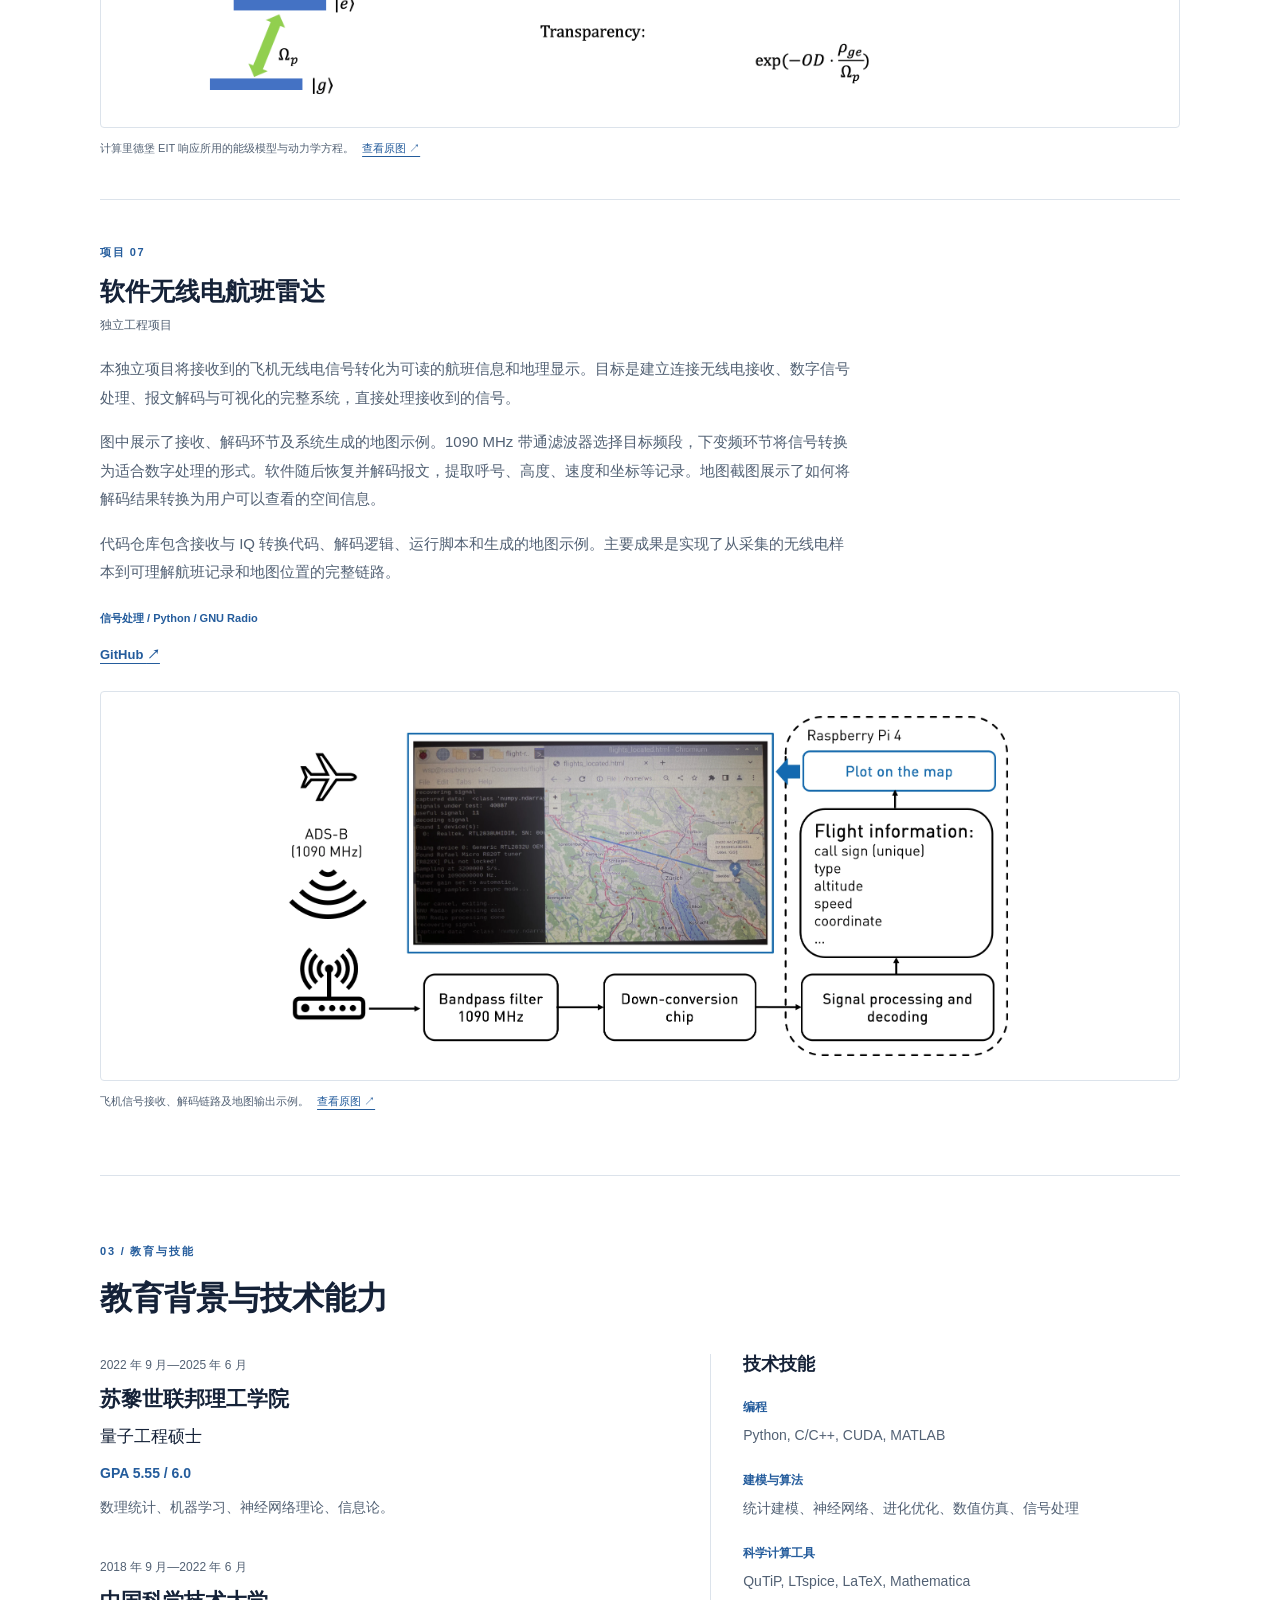
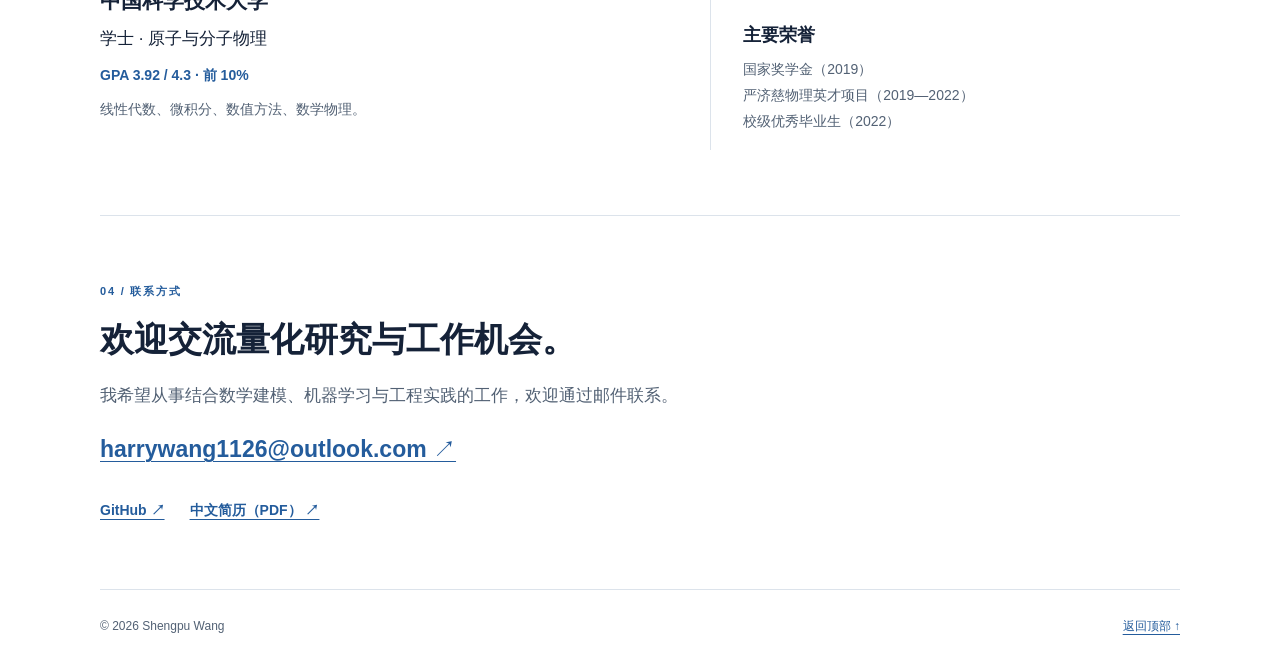
==== commit feb02021: "Remove specified Chinese disclaimer sentences" ====
--- a/zh.html
+++ b/zh.html
@@ -62,7 +62,7 @@
 <section id="rydberg-eit" class="project wide" aria-labelledby="rydberg-eit-title"><div class="project-copy"><p class="project-number">项目 06</p><h3 id="rydberg-eit-title">里德堡 EIT 响应仿真</h3><p class="project-meta">苏黎世联邦理工学院 · 学期项目 · 2023 年 2—6 月</p>
 <p>电磁诱导透明（EIT）通过耦合原子跃迁，改变弱探测光穿过原子系综的响应。与系综相互作用的里德堡量子比特可以改变这一响应，为探测其存在提供光学信号。本学期项目构建数值工具，比较单独原子系综与耦合里德堡量子比特后的响应，并探索量子比特探测的测量条件。</p>
 <p>图中给出了物理模型：左侧的探测场与耦合场连接基态、中间态和里德堡能级；额外的里德堡态与交换相互作用使响应依赖于量子比特。右侧的哈密顿量描述耦合、失谐和相互作用，密度矩阵演化方程包含耗散项，透明度表达式则将仿真得到的原子相干性与可观测的光学信号联系起来。</p>
-<p>我实现了 Python 交互界面，使用户能够调整参数并比较三能级模型与有相互作用的四能级模型。在计算得到的 EIT 响应曲线上选择测量点后，用户可以查看模拟的光子分布。项目成果是将微观动力学模型与探测信号联系起来的探索性科学工具，并非实验上已实现读出性能的声明。</p>
+<p>我实现了 Python 交互界面，使用户能够调整参数并比较三能级模型与有相互作用的四能级模型。在计算得到的 EIT 响应曲线上选择测量点后，用户可以查看模拟的光子分布。</p>
 <p class="methods">数值建模 / 量子动力学 / 科学软件</p><div class="project-links"><a href="https://github.com/ShengpuWang1/EIT-Calculator">GitHub <span aria-hidden="true">↗</span></a></div></div>
 <figure><a href="rydberg-eit.png" aria-label="查看项目原图"><img src="rydberg-eit.png" width="2192" height="830" loading="lazy" decoding="async" alt="里德堡能级及其耦合、系统哈密顿量与透明度表达式。"></a><figcaption>计算里德堡 EIT 响应所用的能级模型与动力学方程。 <a href="rydberg-eit.png">查看原图 ↗</a></figcaption>
 </figure>
@@ -70,7 +70,7 @@
 <section id="flight-radar" class="project wide" aria-labelledby="flight-radar-title"><div class="project-copy"><p class="project-number">项目 07</p><h3 id="flight-radar-title">软件无线电航班雷达</h3><p class="project-meta">独立工程项目</p>
 <p>本独立项目将接收到的飞机无线电信号转化为可读的航班信息和地理显示。目标是建立连接无线电接收、数字信号处理、报文解码与可视化的完整系统，直接处理接收到的信号。</p>
 <p>图中展示了接收、解码环节及系统生成的地图示例。1090 MHz 带通滤波器选择目标频段，下变频环节将信号转换为适合数字处理的形式。软件随后恢复并解码报文，提取呼号、高度、速度和坐标等记录。地图截图展示了如何将解码结果转换为用户可以查看的空间信息。</p>
-<p>代码仓库包含接收与 IQ 转换代码、解码逻辑、运行脚本和生成的地图示例。主要成果是实现了从采集的无线电样本到可理解航班记录和地图位置的完整链路。网页图片为已记录的输出示例，并非实时航班信息流；项目展示了硬件、信号分析与软件展示之间的集成能力。</p>
+<p>代码仓库包含接收与 IQ 转换代码、解码逻辑、运行脚本和生成的地图示例。主要成果是实现了从采集的无线电样本到可理解航班记录和地图位置的完整链路。</p>
 <p class="methods">信号处理 / Python / GNU Radio</p><div class="project-links"><a href="https://github.com/ShengpuWang1/flight-radar">GitHub <span aria-hidden="true">↗</span></a></div></div>
 <figure><a href="flight-radar.webp" aria-label="查看项目原图"><img src="flight-radar.webp" width="3694" height="1708" loading="lazy" decoding="async" alt="飞机信号接收与解码环节，以及解码结果的地图显示。"></a><figcaption>飞机信号接收、解码链路及地图输出示例。 <a href="flight-radar.webp">查看原图 ↗</a></figcaption>
 </figure>
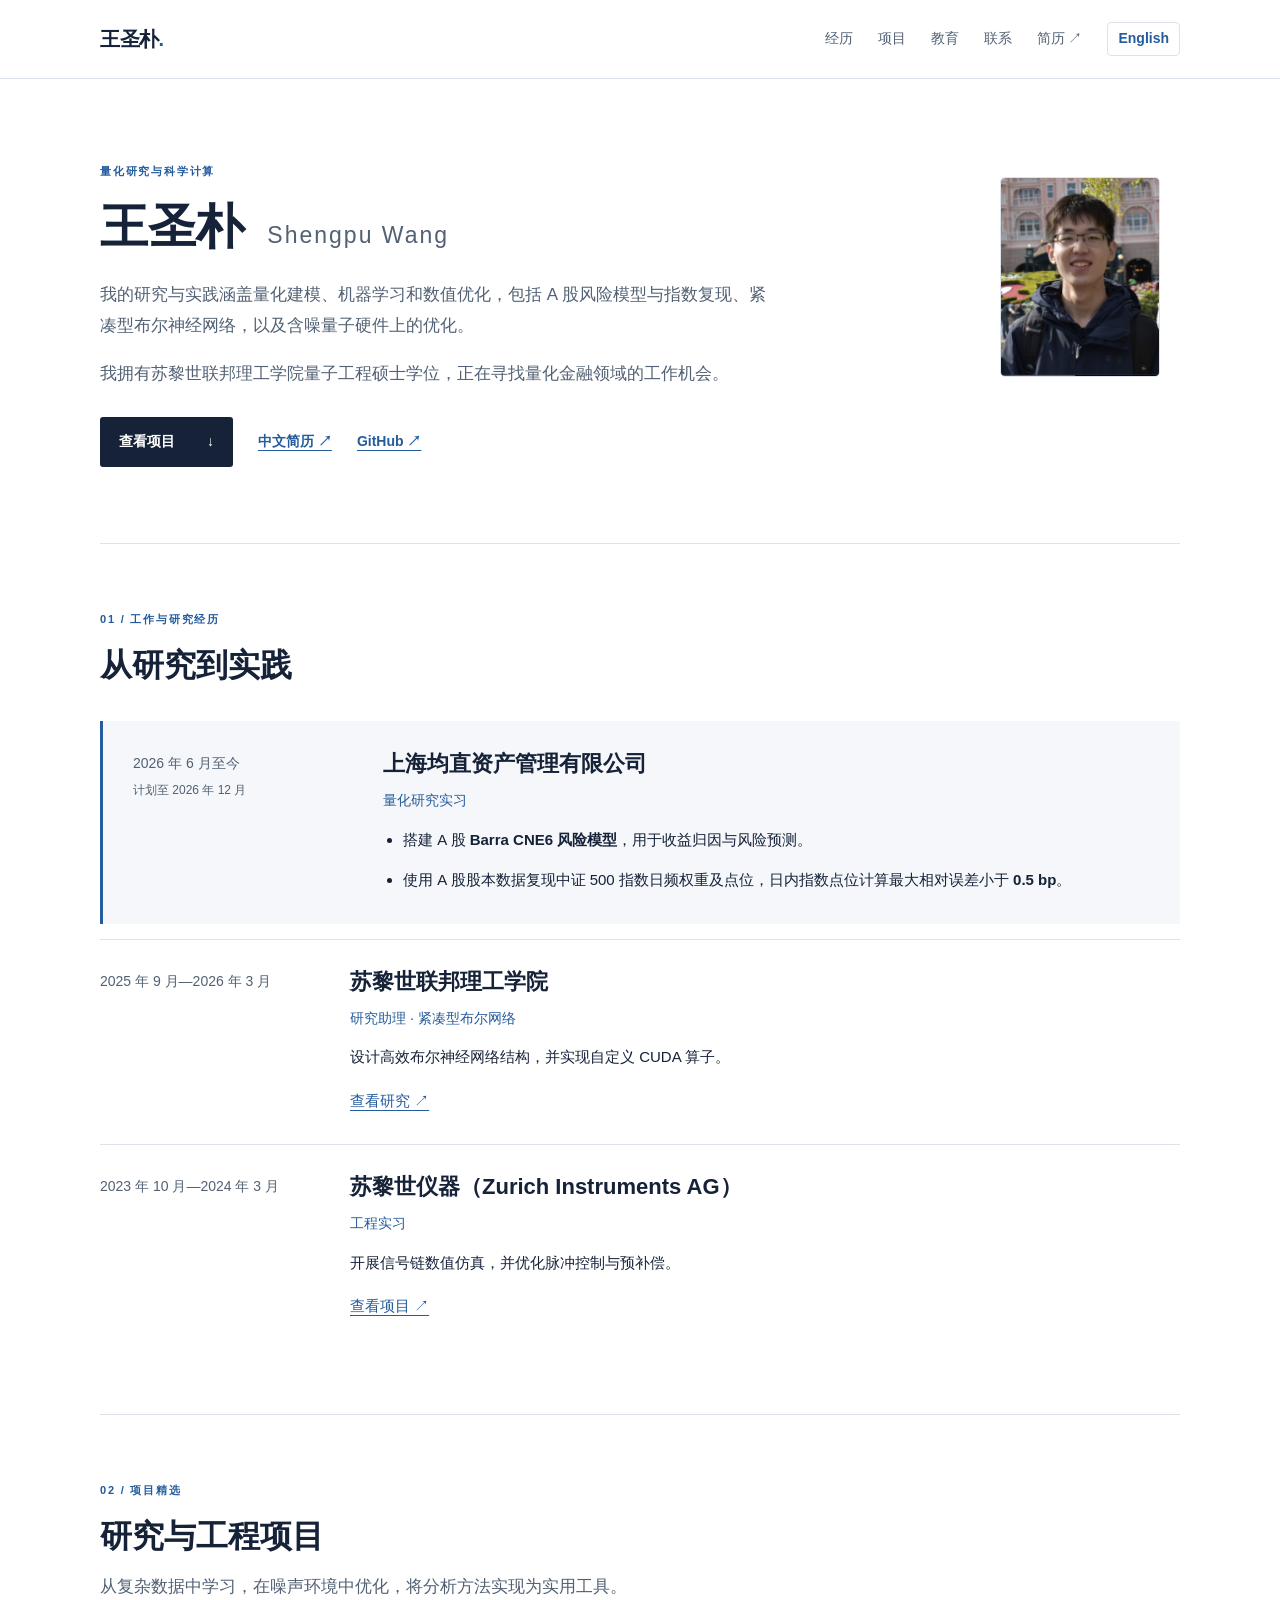
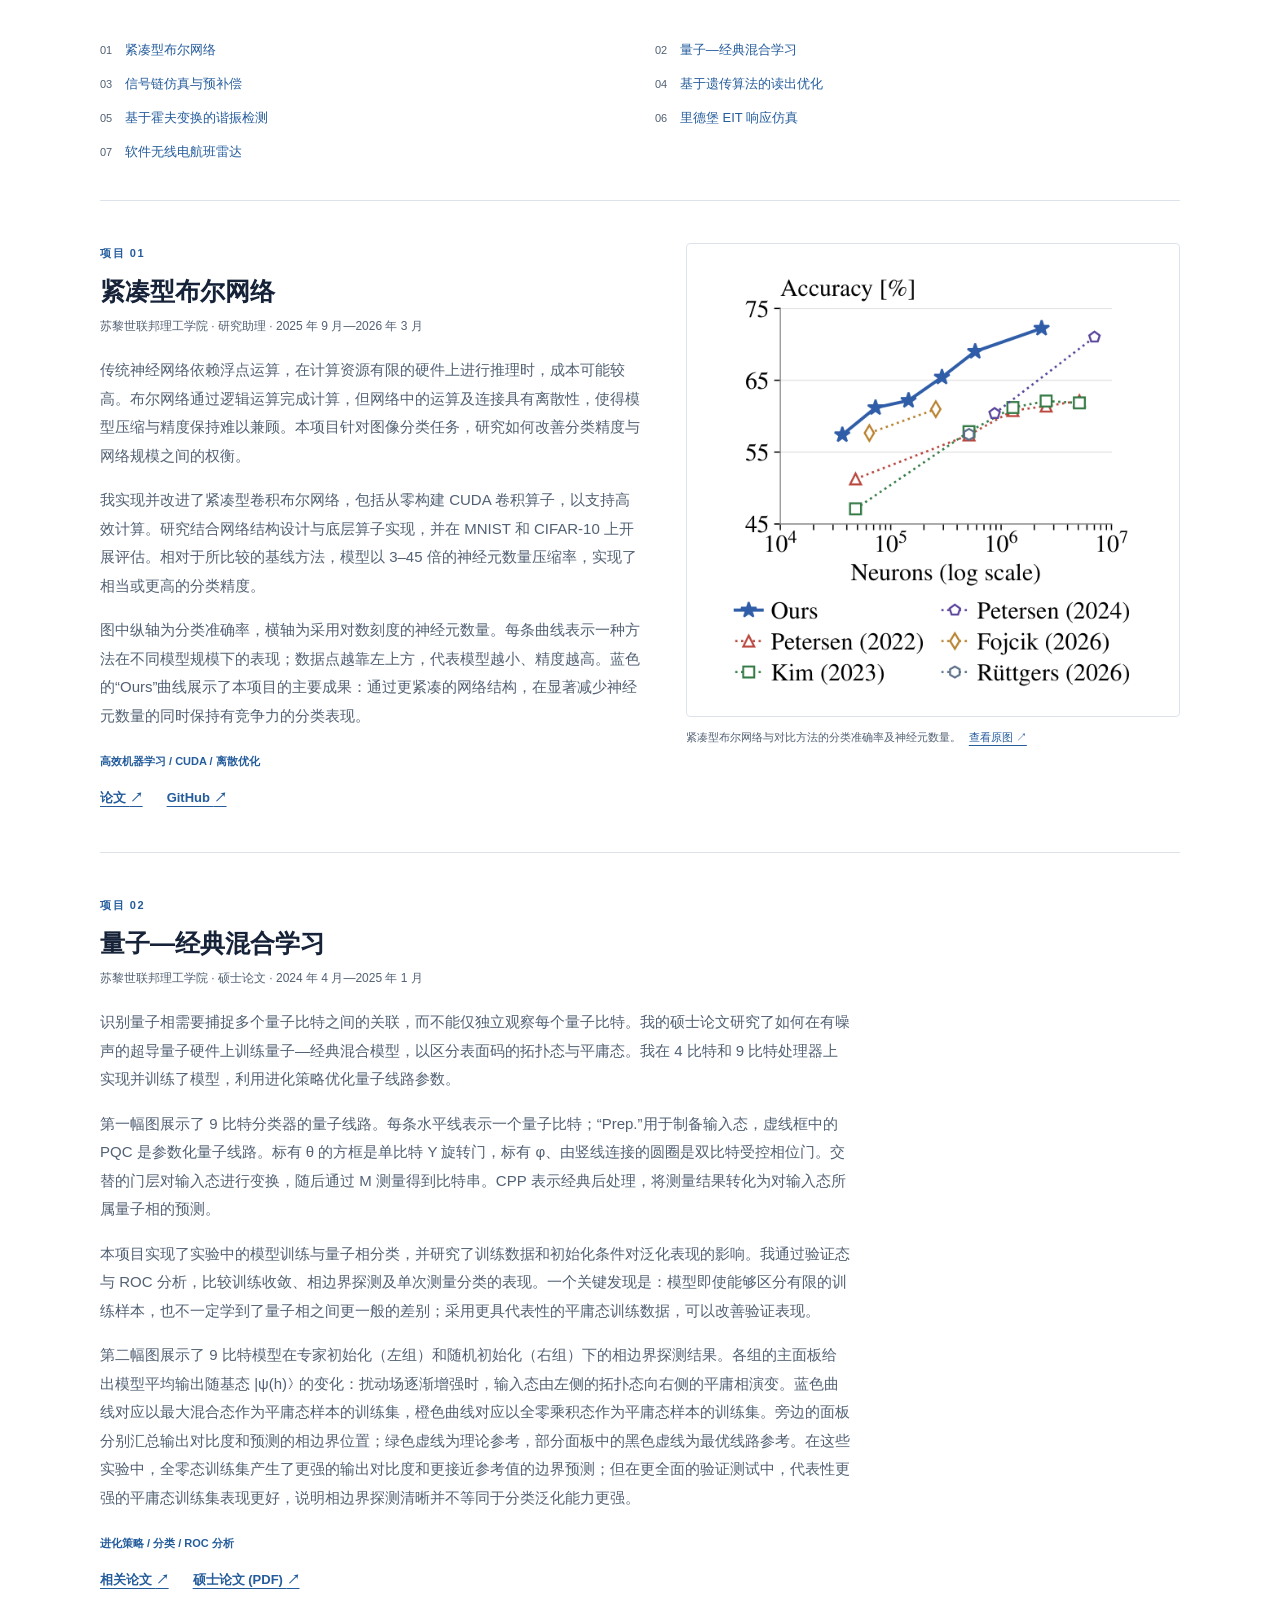
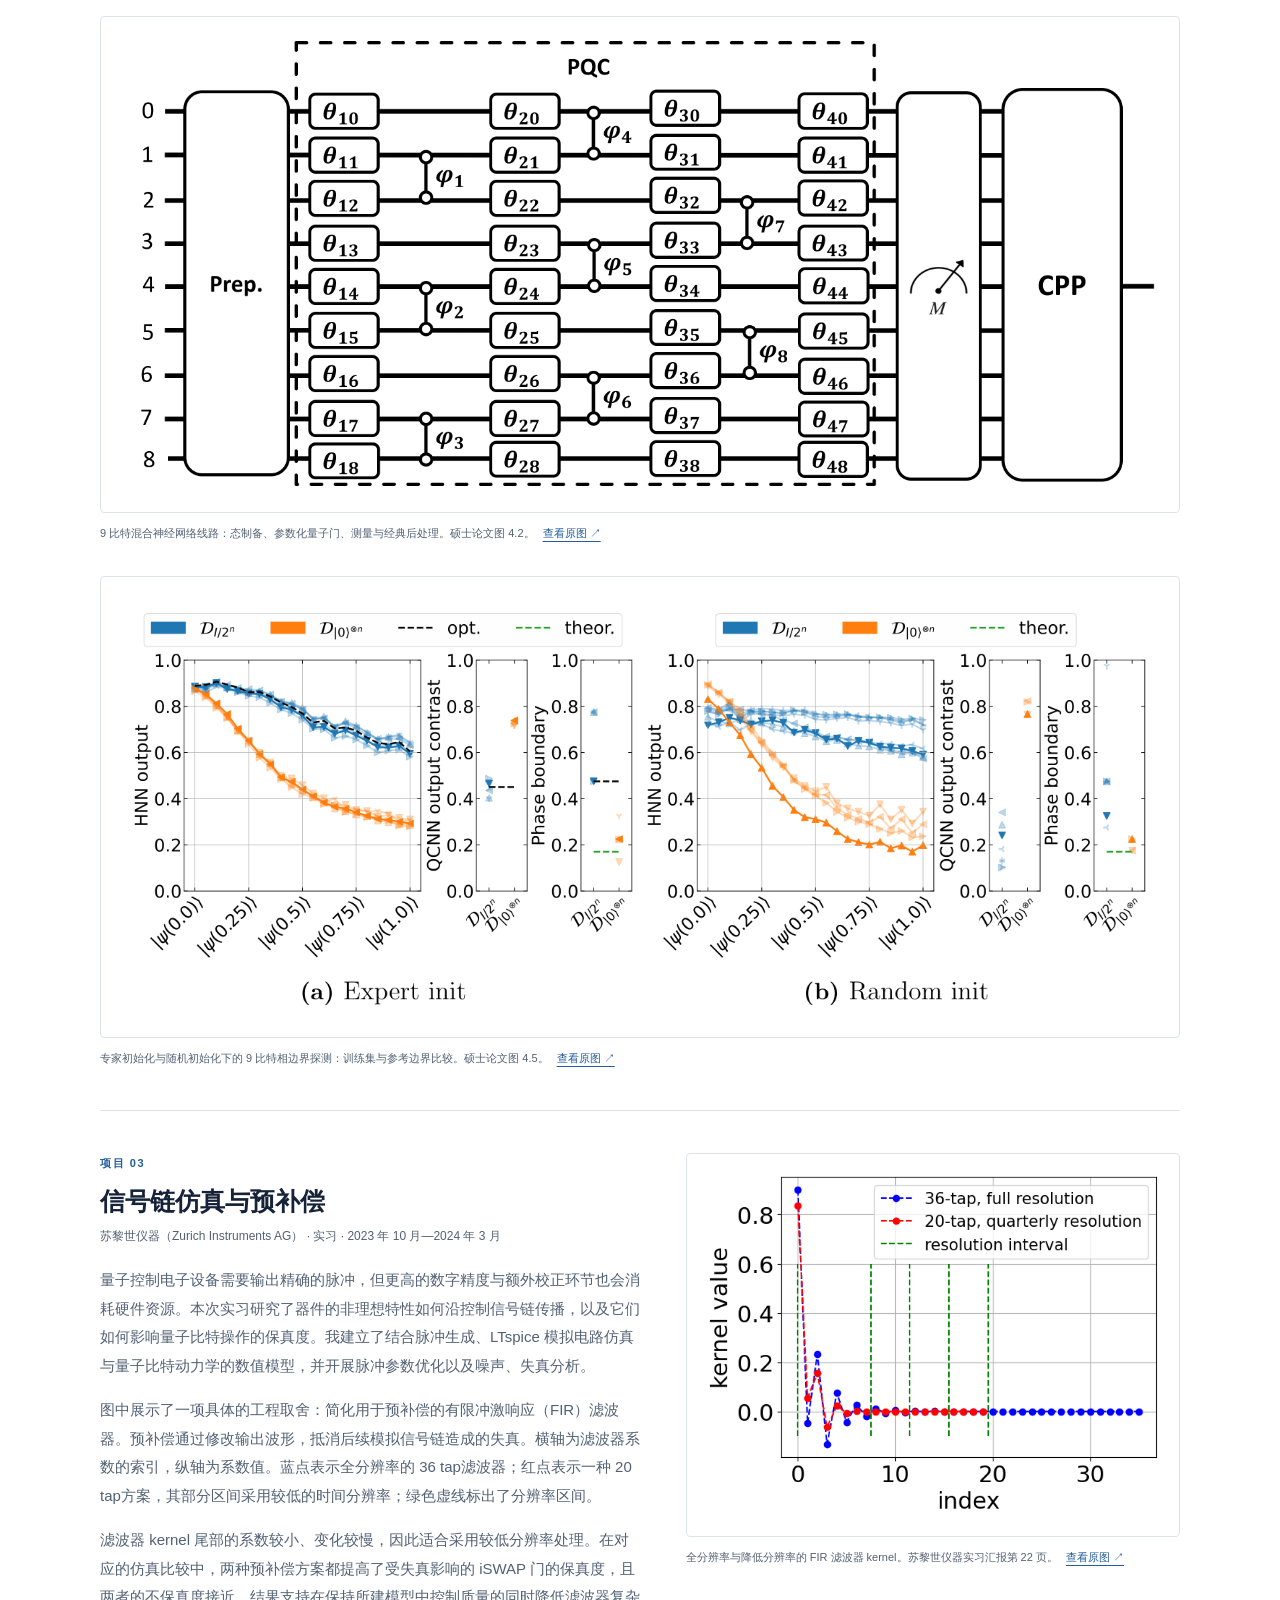
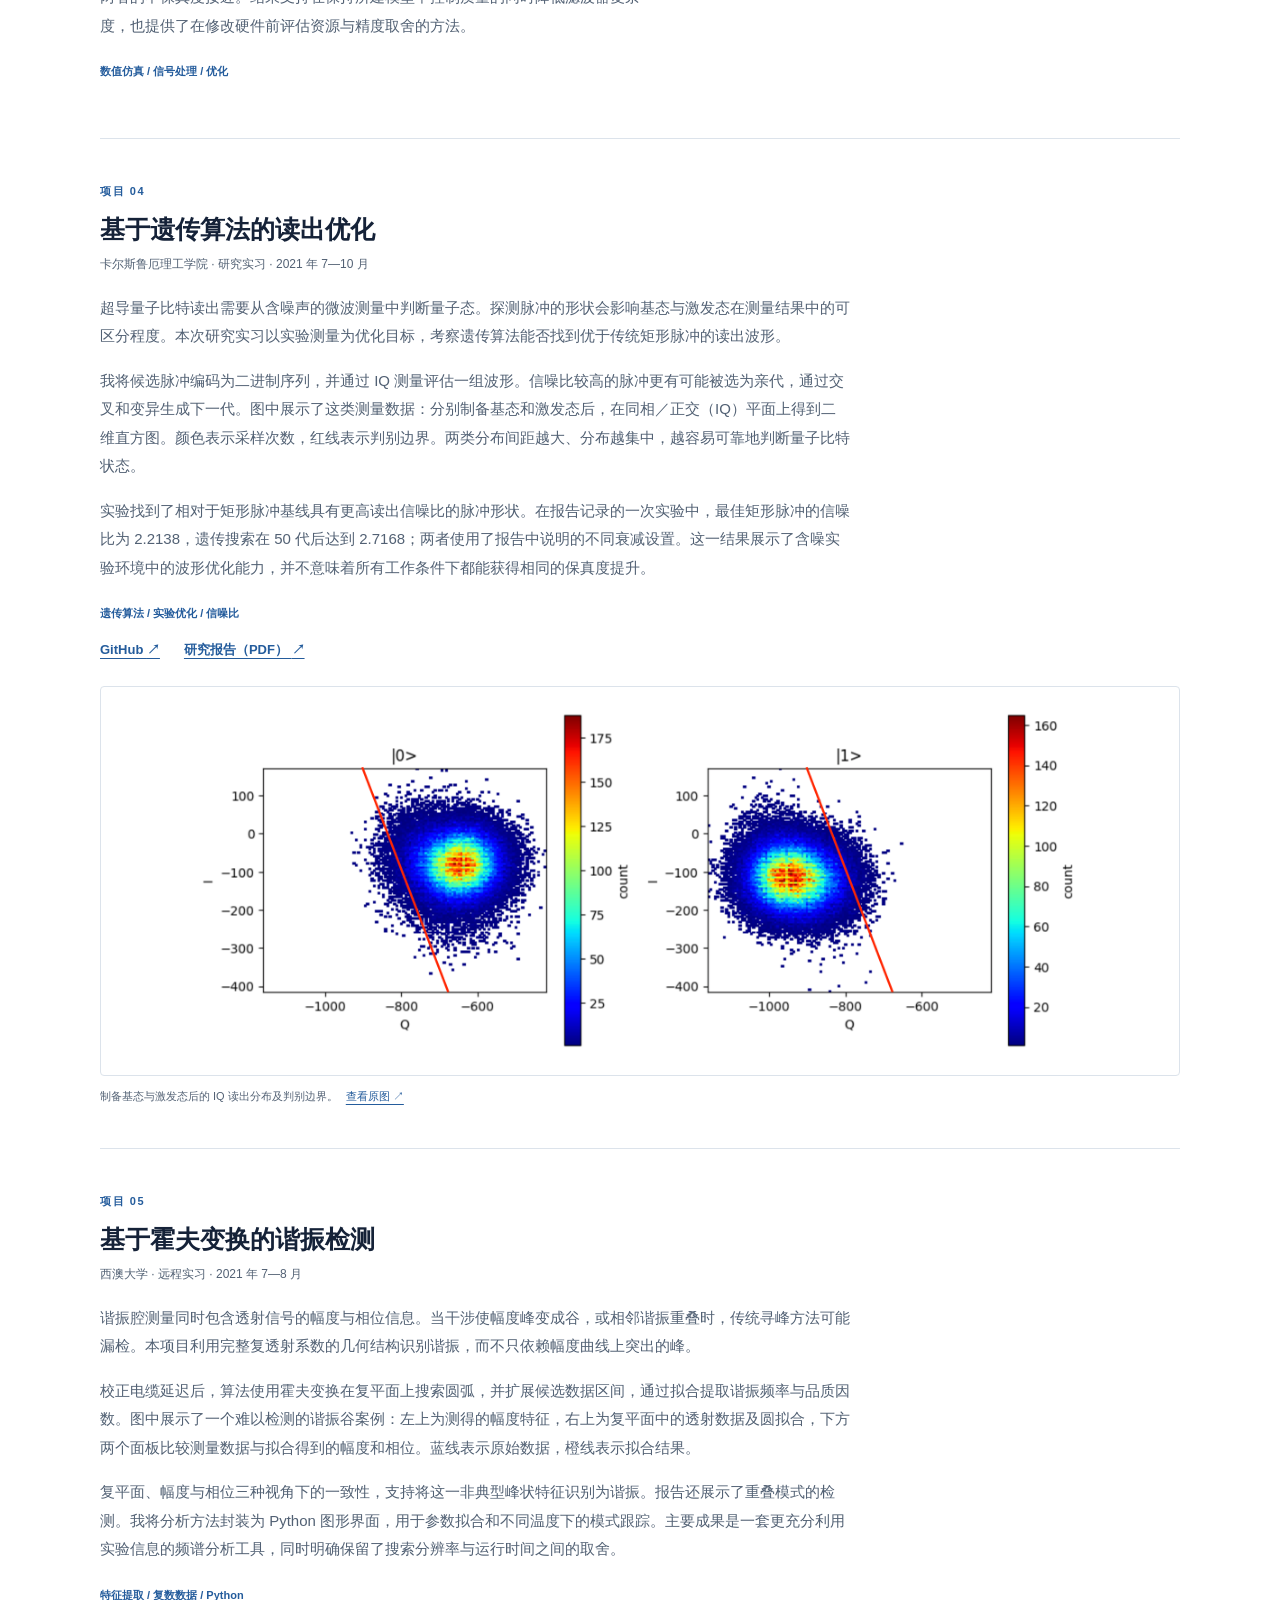
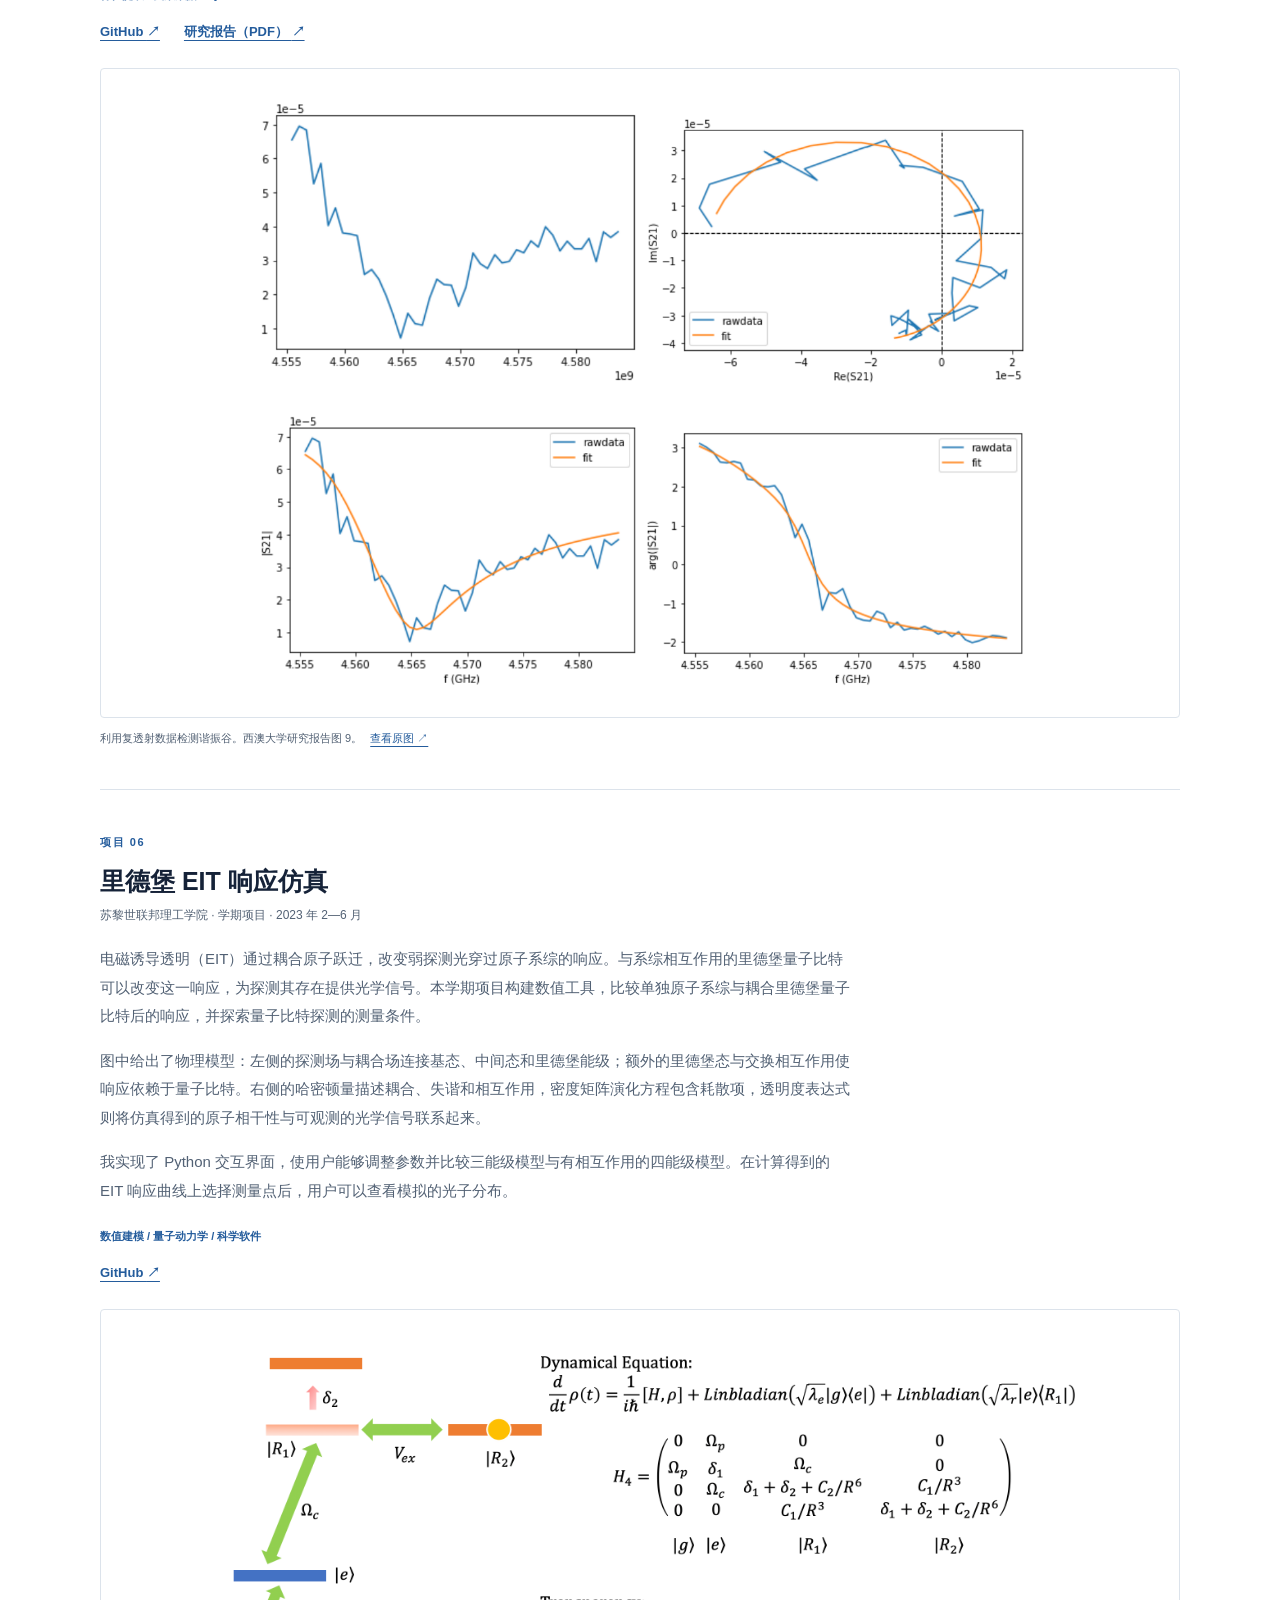
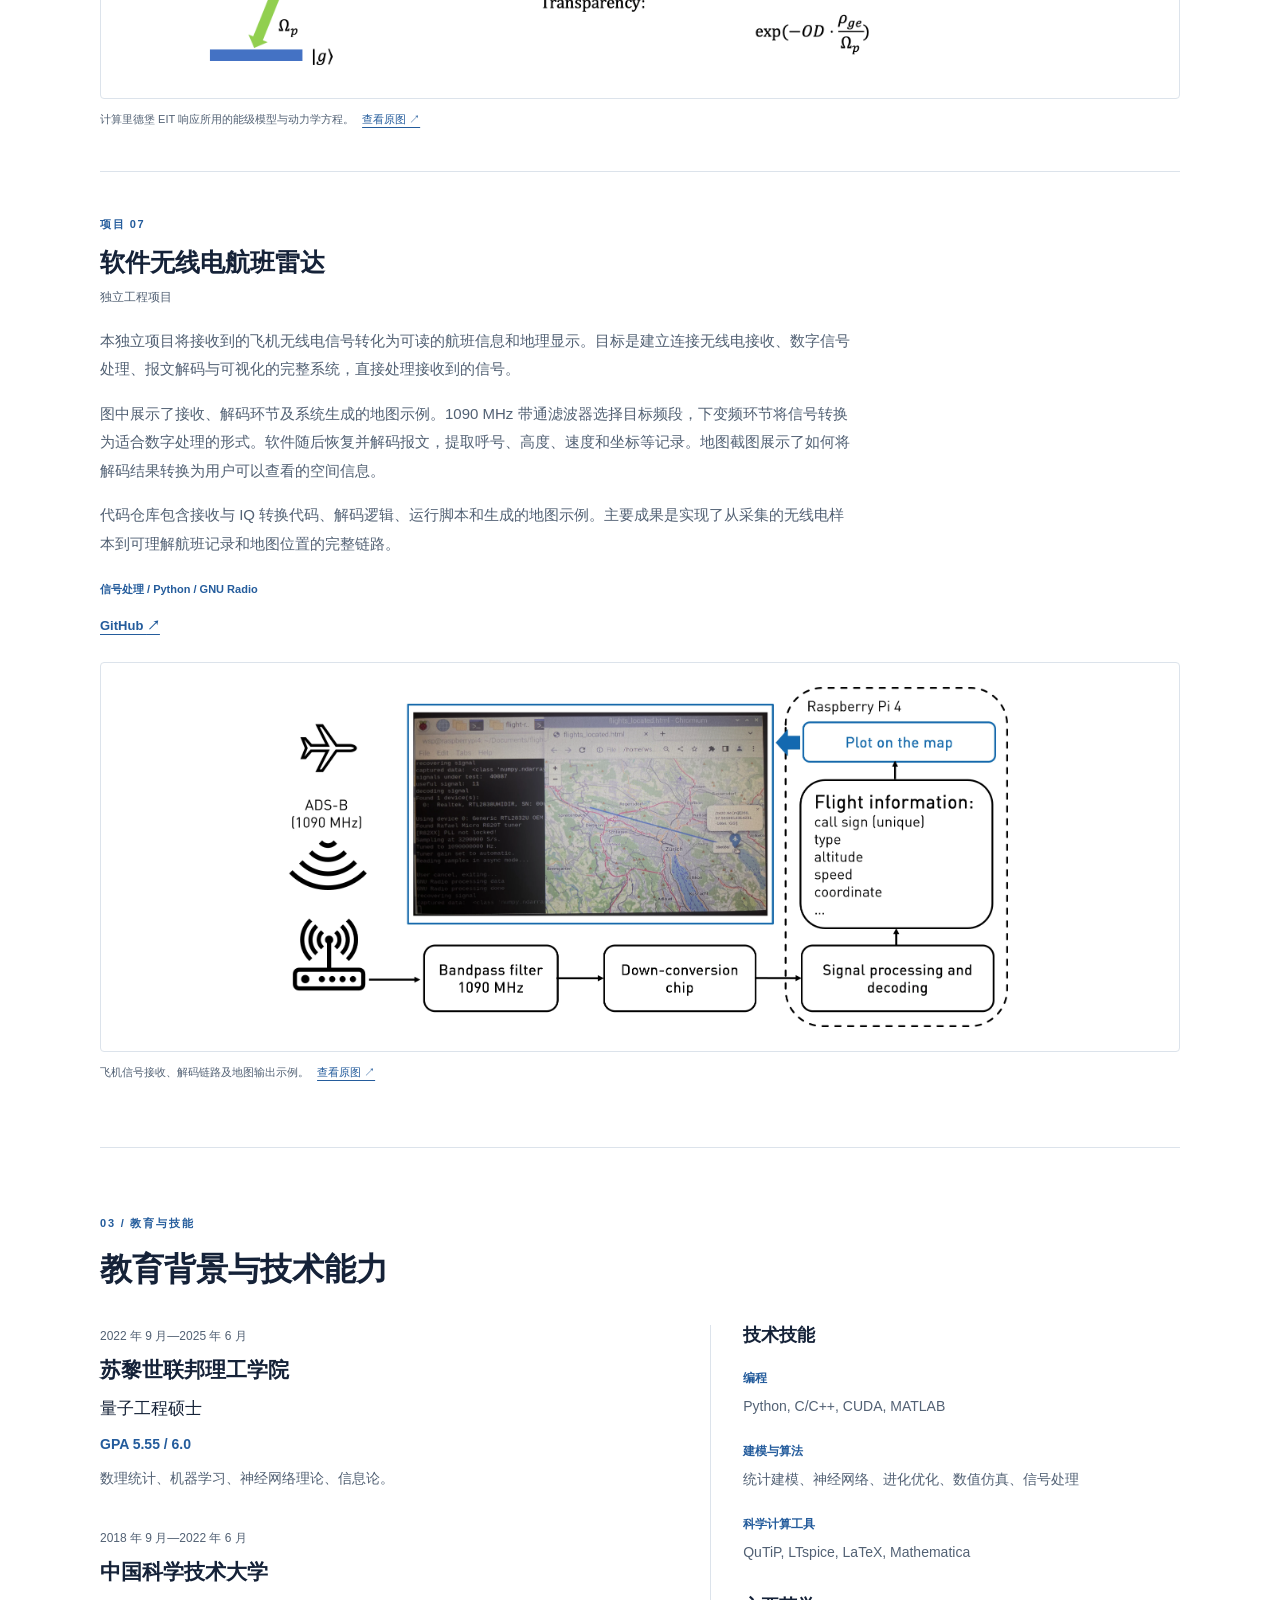
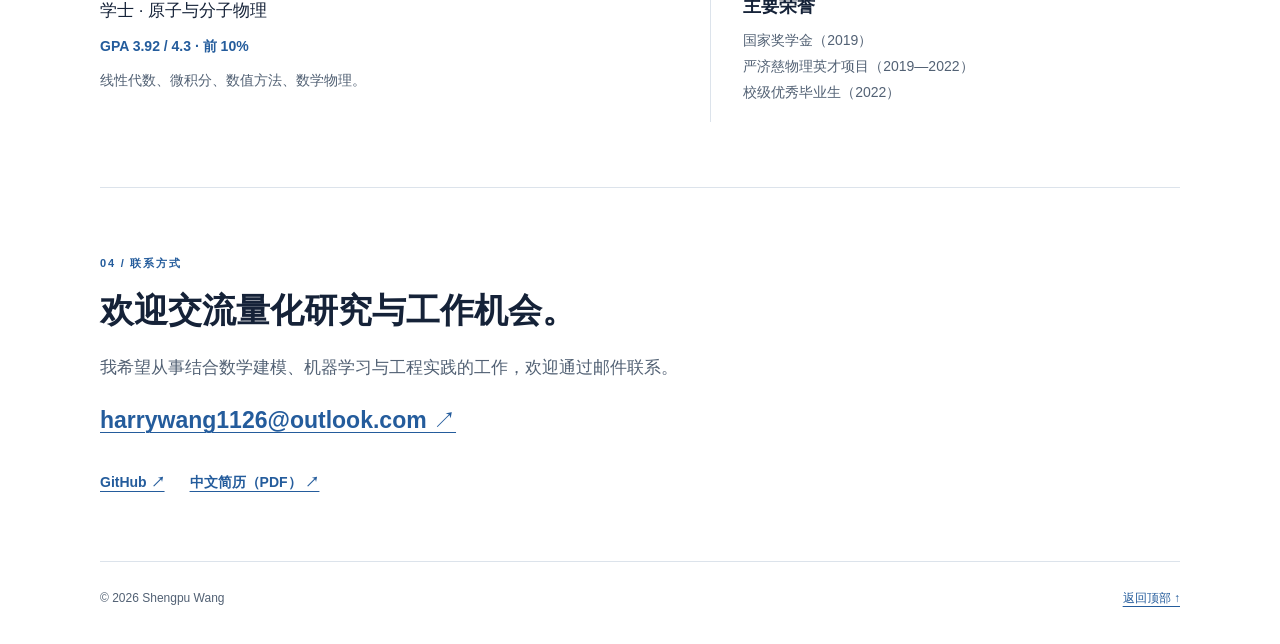
==== commit 628a6a6b: "Remove specified bilingual disclaimer sentences" ====
--- a/zh.html
+++ b/zh.html
@@ -27,7 +27,7 @@
 <section id="hybrid-quantum-learning" class="project wide" aria-labelledby="hybrid-quantum-learning-title"><div class="project-copy"><p class="project-number">项目 02</p><h3 id="hybrid-quantum-learning-title">量子—经典混合学习</h3><p class="project-meta">苏黎世联邦理工学院 · 硕士论文 · 2024 年 4 月—2025 年 1 月</p>
 <p>识别量子相需要捕捉多个量子比特之间的关联，而不能仅独立观察每个量子比特。我的硕士论文研究了如何在有噪声的超导量子硬件上训练量子—经典混合模型，以区分表面码的拓扑态与平庸态。我在 4 比特和 9 比特处理器上实现并训练了模型，利用进化策略优化量子线路参数。</p>
 <p>第一幅图展示了 9 比特分类器的量子线路。每条水平线表示一个量子比特；“Prep.”用于制备输入态，虚线框中的 PQC 是参数化量子线路。标有 θ 的方框是单比特 Y 旋转门，标有 φ、由竖线连接的圆圈是双比特受控相位门。交替的门层对输入态进行变换，随后通过 M 测量得到比特串。CPP 表示经典后处理，将测量结果转化为对输入态所属量子相的预测。</p>
-<p>本项目实现了实验中的模型训练与量子相分类，并研究了训练数据和初始化条件对泛化表现的影响。我通过验证态与 ROC 分析，比较训练收敛、相边界探测及单次测量分类的表现。一个关键发现是：模型即使能够区分有限的训练样本，也不一定学到了量子相之间更一般的差别；采用更具代表性的平庸态训练数据，可以改善验证表现。这项工作建立了可在实验中执行的学习方法，并未据此宣称已证明量子计算优势。</p>
+<p>本项目实现了实验中的模型训练与量子相分类，并研究了训练数据和初始化条件对泛化表现的影响。我通过验证态与 ROC 分析，比较训练收敛、相边界探测及单次测量分类的表现。一个关键发现是：模型即使能够区分有限的训练样本，也不一定学到了量子相之间更一般的差别；采用更具代表性的平庸态训练数据，可以改善验证表现。</p>
 <p>第二幅图展示了 9 比特模型在专家初始化（左组）和随机初始化（右组）下的相边界探测结果。各组的主面板给出模型平均输出随基态 |ψ(h)⟩ 的变化：扰动场逐渐增强时，输入态由左侧的拓扑态向右侧的平庸相演变。蓝色曲线对应以最大混合态作为平庸态样本的训练集，橙色曲线对应以全零乘积态作为平庸态样本的训练集。旁边的面板分别汇总输出对比度和预测的相边界位置；绿色虚线为理论参考，部分面板中的黑色虚线为最优线路参考。在这些实验中，全零态训练集产生了更强的输出对比度和更接近参考值的边界预测；但在更全面的验证测试中，代表性更强的平庸态训练集表现更好，说明相边界探测清晰并不等同于分类泛化能力更强。</p>
 <p class="methods">进化策略 / 分类 / ROC 分析</p><div class="project-links"><a href="https://arxiv.org/abs/2606.28201">相关论文 <span aria-hidden="true">↗</span></a><a href="shengpu-wang-master-thesis.pdf">硕士论文 (PDF) <span aria-hidden="true">↗</span></a></div></div>
 <figure><a href="nine-qubit-circuit.png" aria-label="查看项目原图"><img src="nine-qubit-circuit.png" width="3074" height="1334" loading="lazy" decoding="async" alt="9 比特分类线路，包括态制备、Y 旋转门、受控相位门、测量和经典后处理。"></a><figcaption>9 比特混合神经网络线路：态制备、参数化量子门、测量与经典后处理。硕士论文图 4.2。 <a href="nine-qubit-circuit.png">查看原图 ↗</a></figcaption>
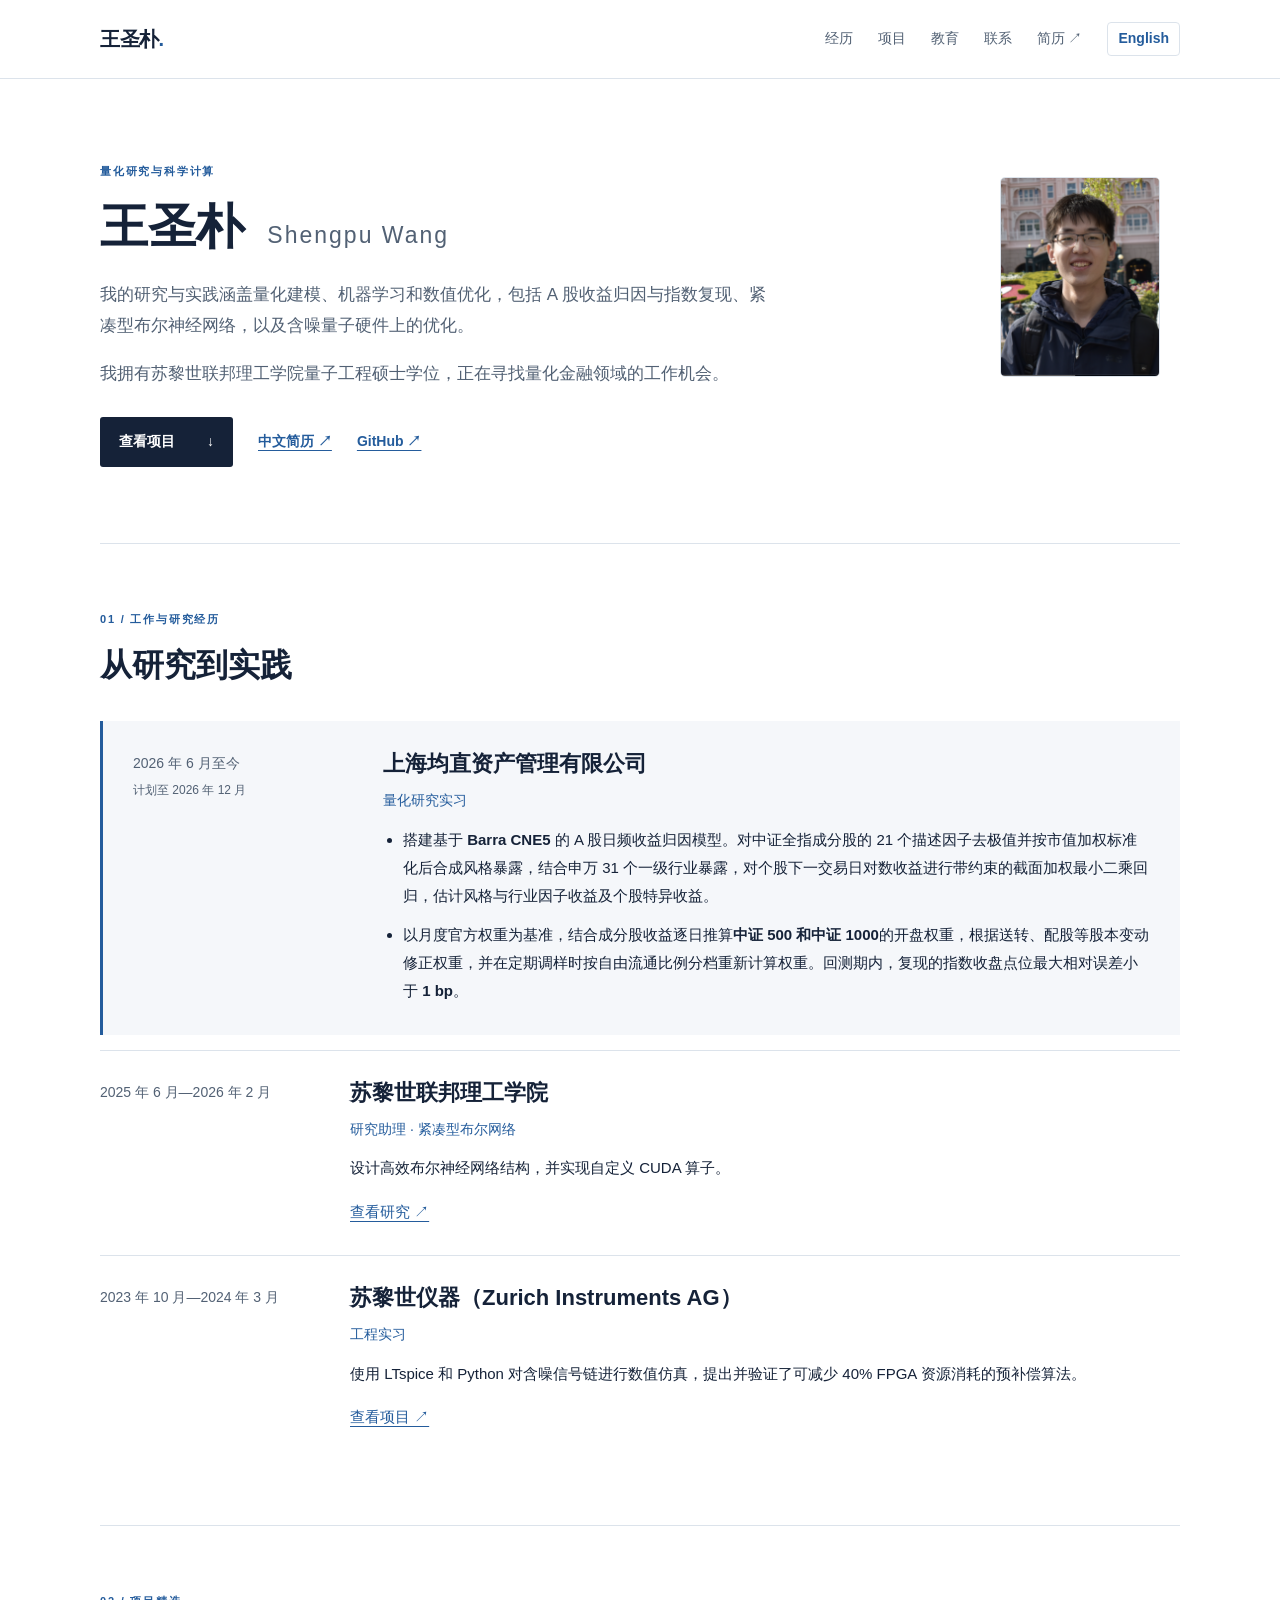
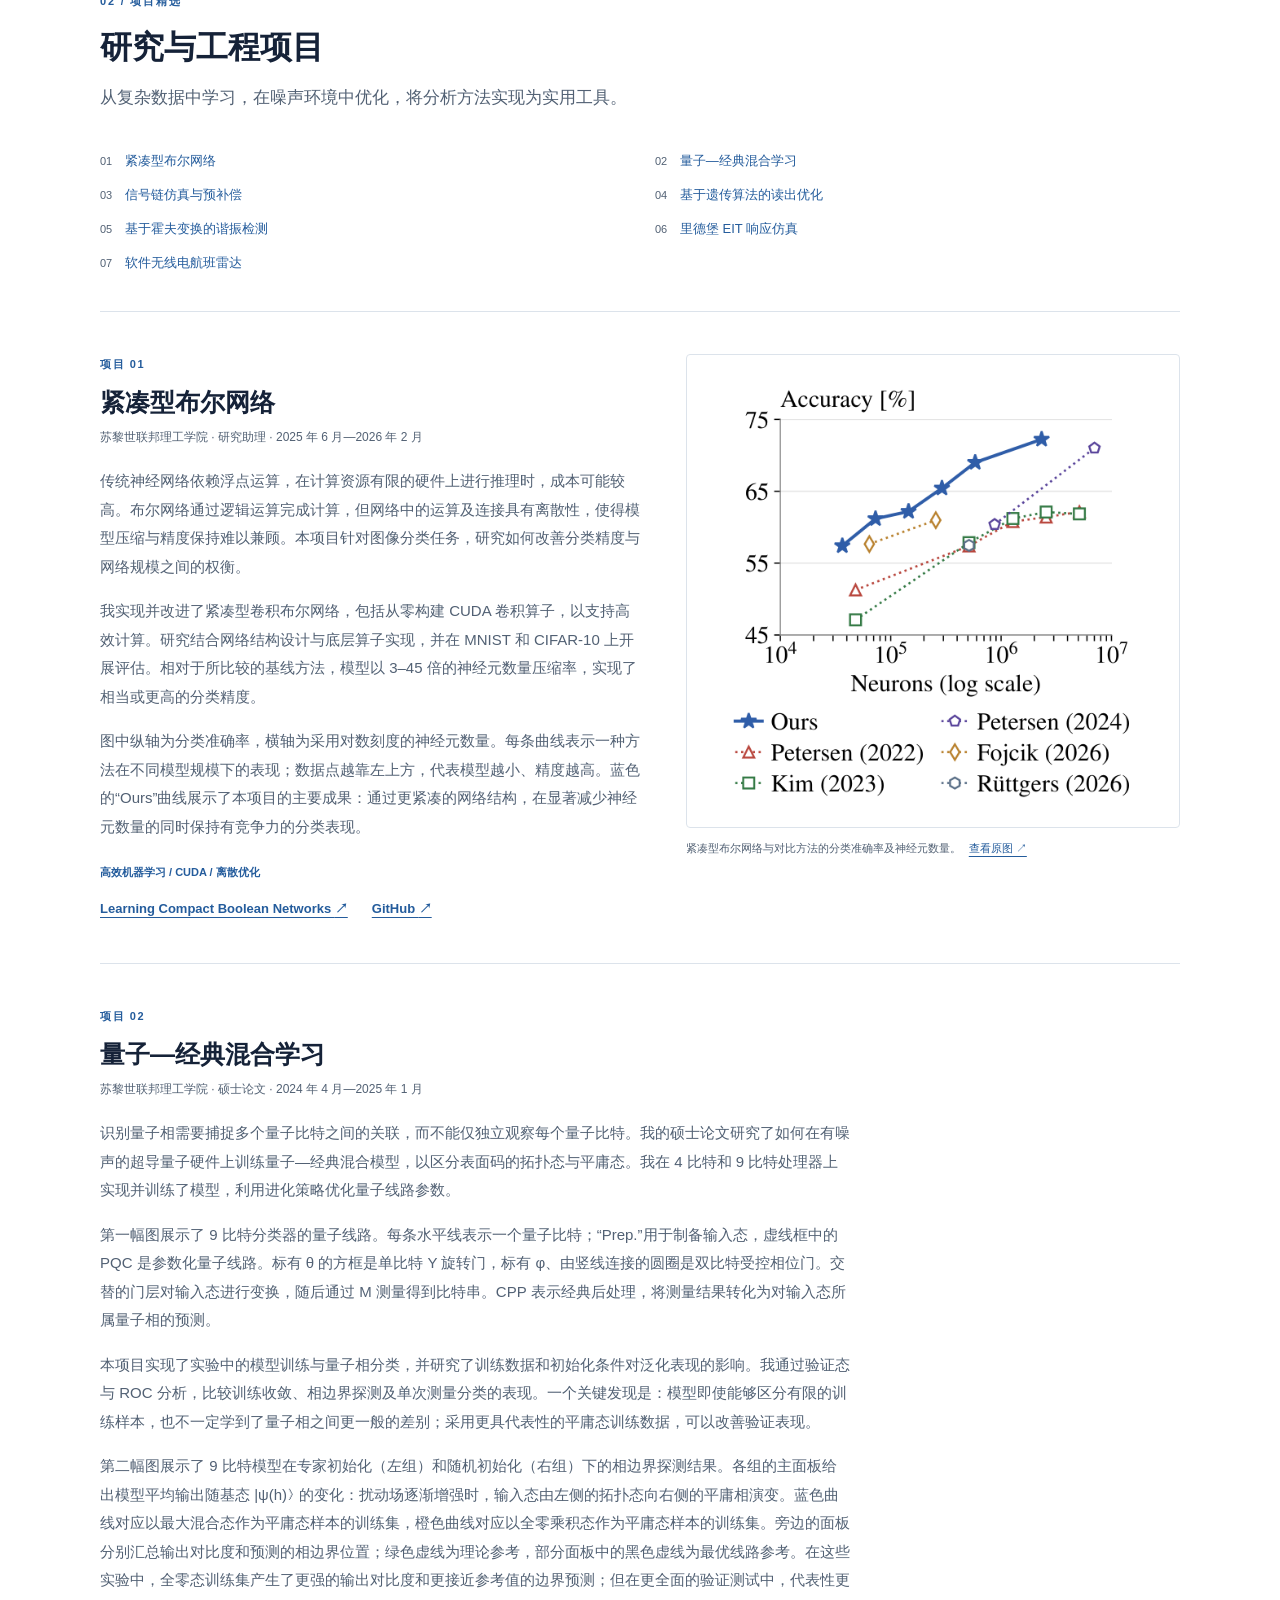
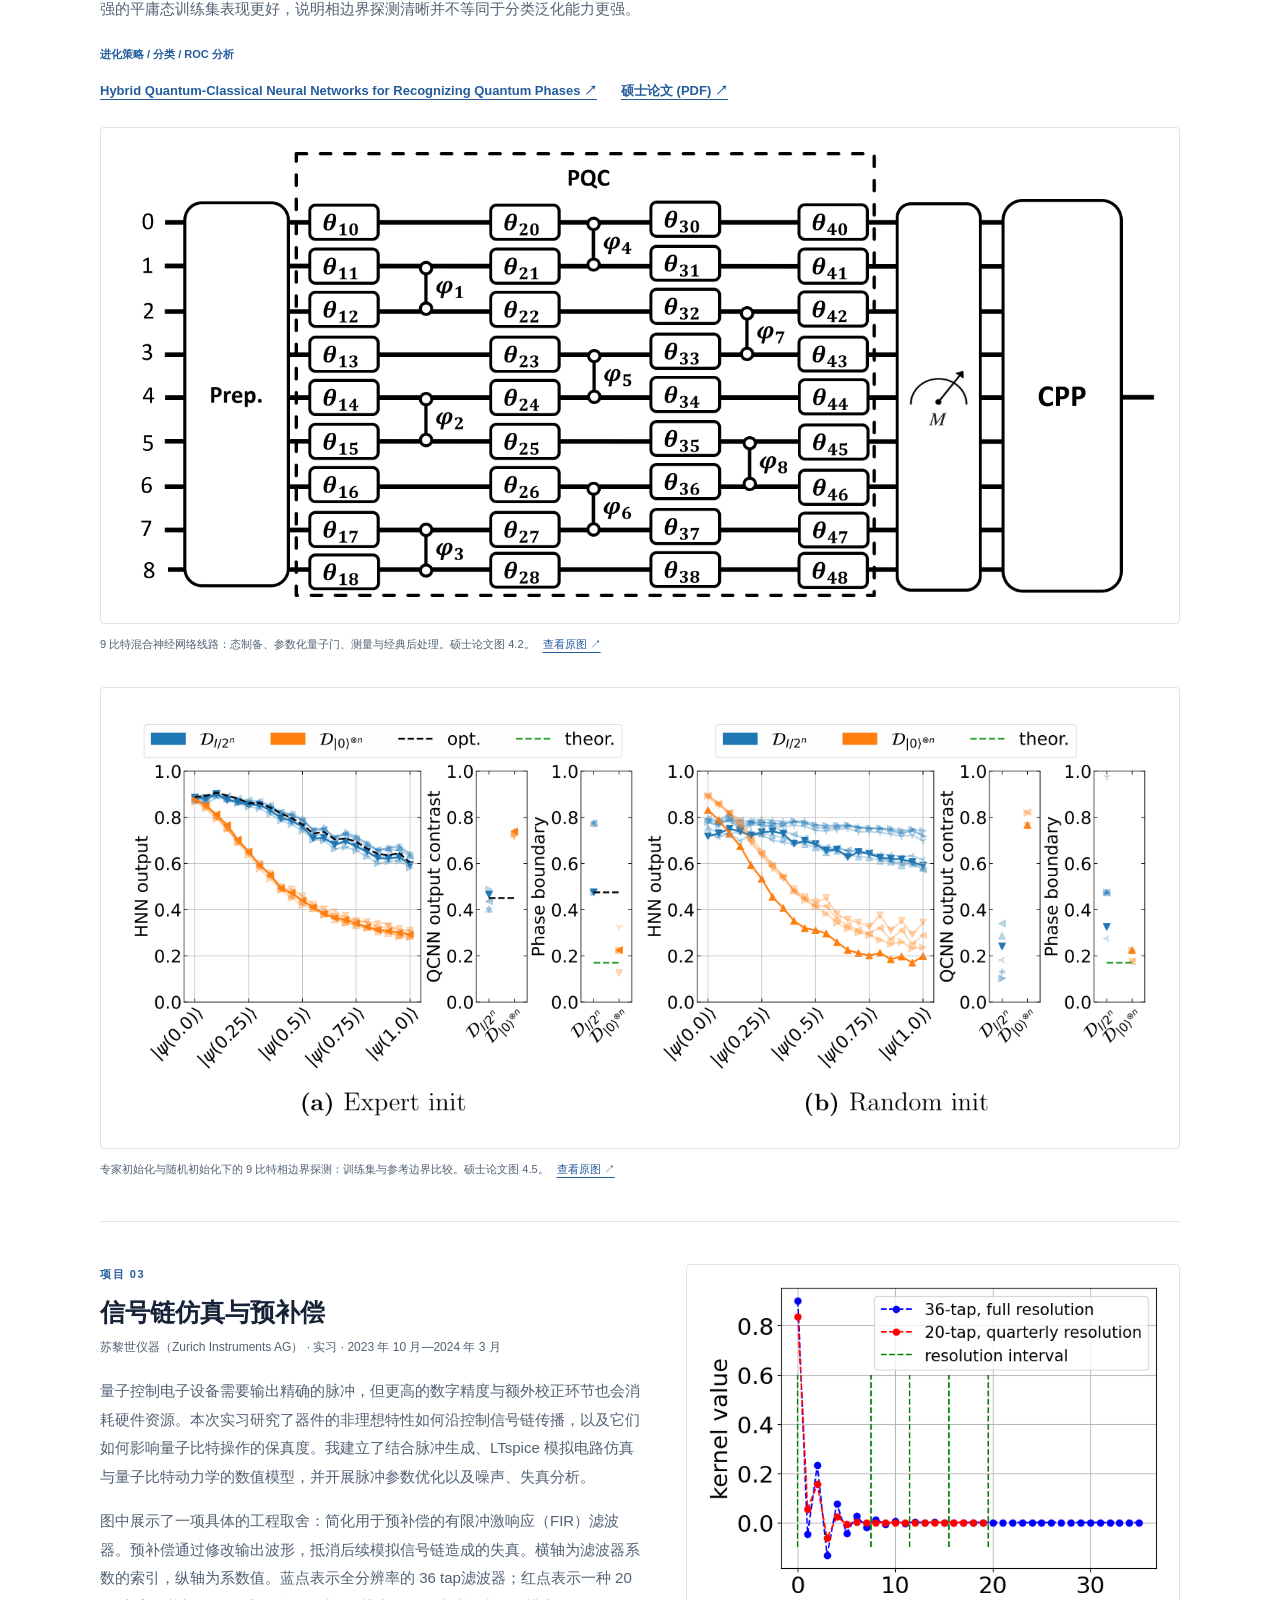
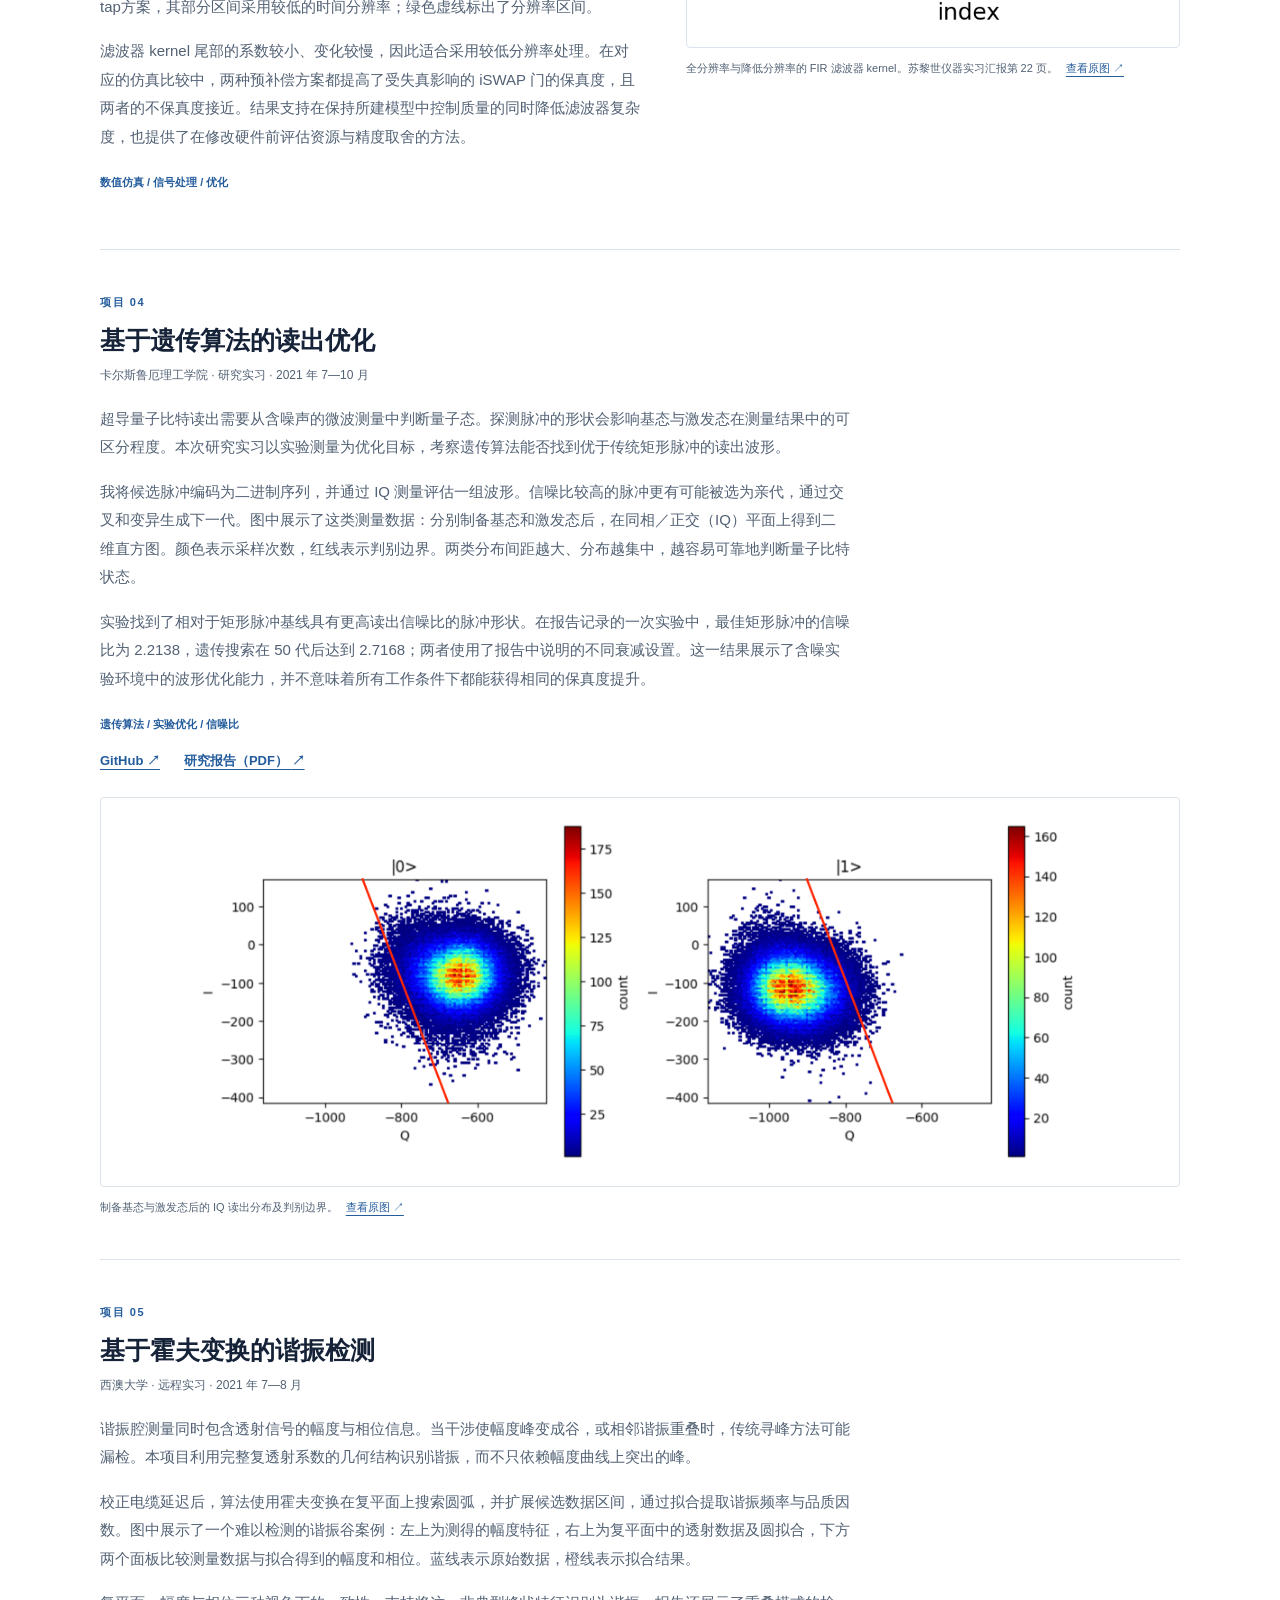
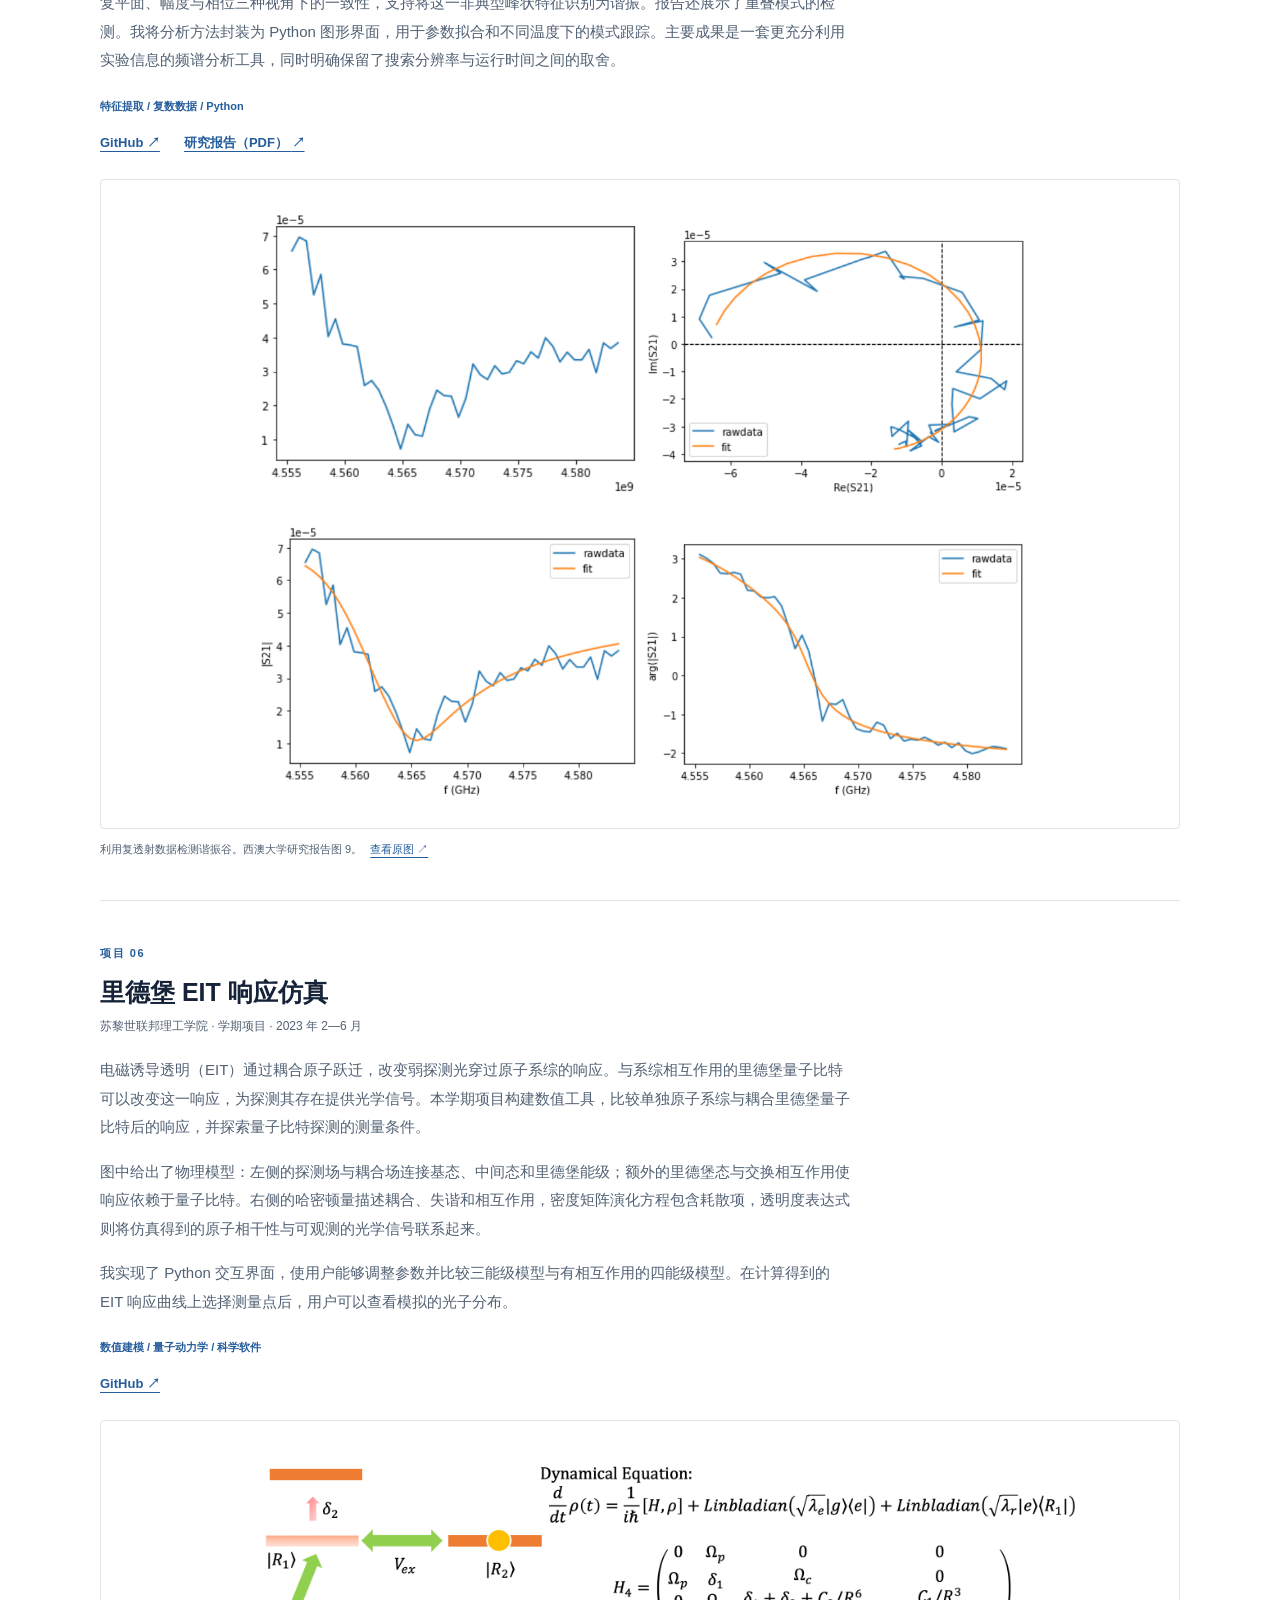
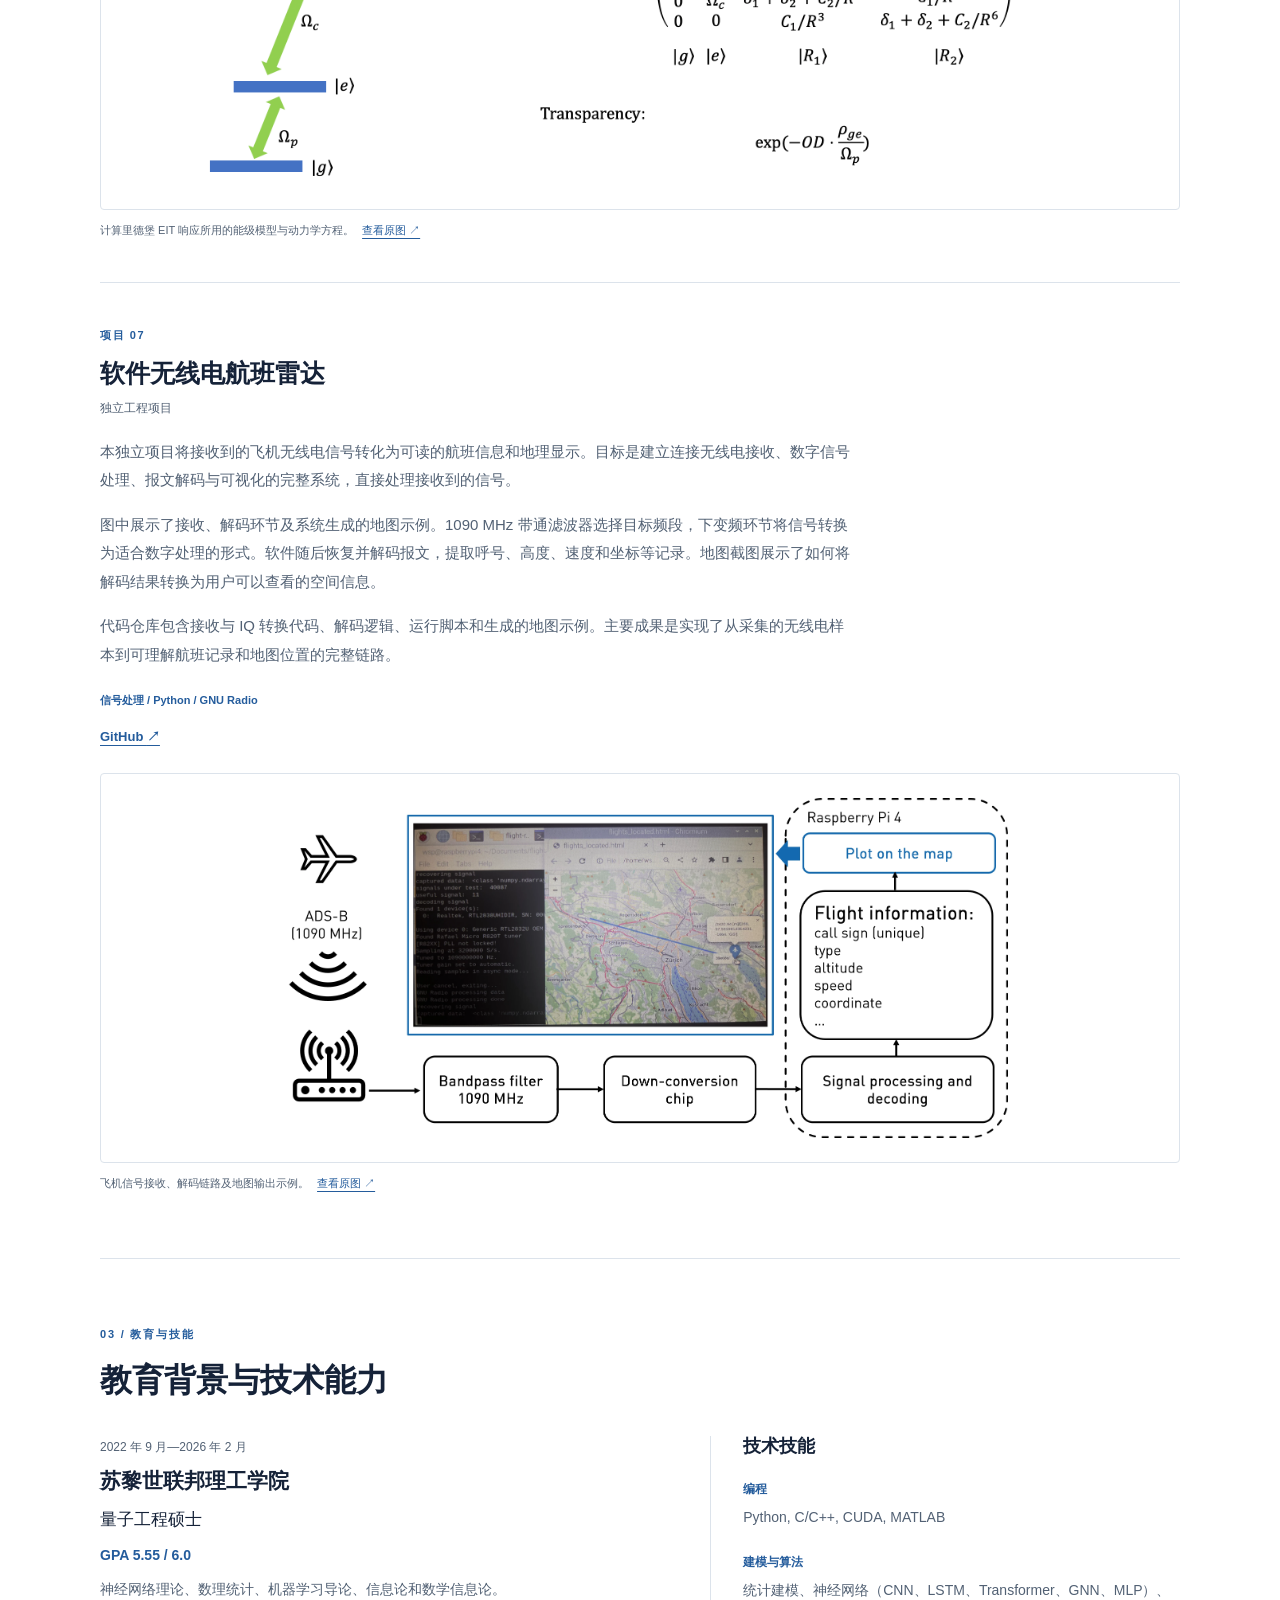
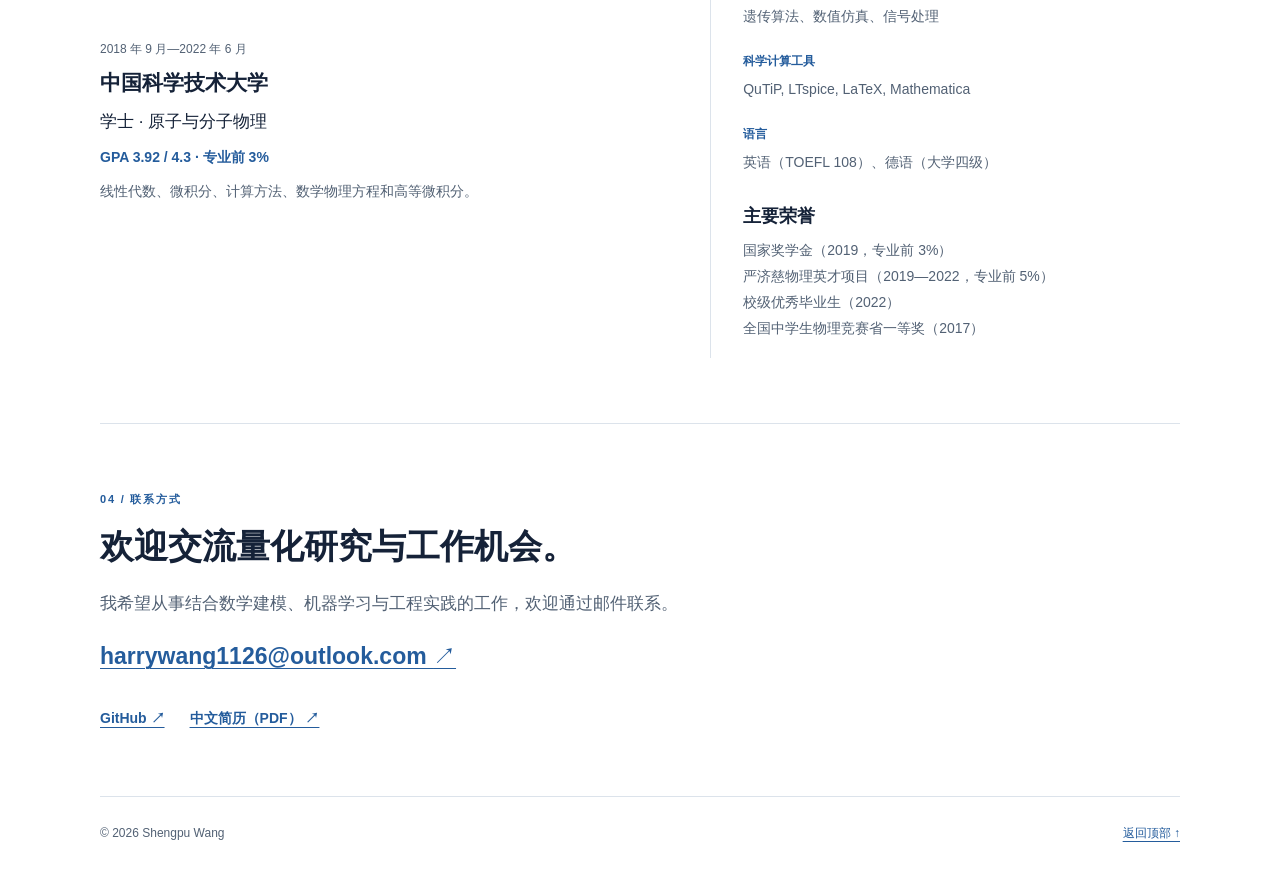
==== commit 09bc2866: "Update bilingual portfolio from November résumé" ====
--- a/zh.html
+++ b/zh.html
@@ -2,25 +2,25 @@
 <header class="header">
 <nav class="wrap navigation" aria-label="主导航"><a class="brand" href="#about">王圣朴<span class="brand-dot">.</span></a><div class="nav-links"><a href="#experience">经历</a><a href="#projects">项目</a><a href="#education">教育</a><a href="#contact">联系</a><a href="shengpu-wang-cv-zh.pdf">简历 <span class="muted">↗</span></a><a class="language-switch" href="index.html" lang="en" hreflang="en" aria-label="Switch to English">English</a></div></nav></header>
 <main id="main" class="wrap">
-<section class="hero" id="about"><div><p class="eyebrow">量化研究与科学计算</p><h1>王圣朴 <span lang="en" class="chinese">Shengpu Wang</span></h1><p class="intro">我的研究与实践涵盖量化建模、机器学习和数值优化，包括 A 股风险模型与指数复现、紧凑型布尔神经网络，以及含噪量子硬件上的优化。</p><p class="intro">我拥有苏黎世联邦理工学院量子工程硕士学位，正在寻找量化金融领域的工作机会。</p><div class="actions"><a class="button" href="#projects">查看项目 <span aria-hidden="true">↓</span></a><a href="shengpu-wang-cv-zh.pdf">中文简历 ↗</a><a href="https://github.com/ShengpuWang1">GitHub ↗</a></div></div><aside class="portrait"><img src="shengpu-wang.png" width="160" height="200" alt="王圣朴"></aside>
+<section class="hero" id="about"><div><p class="eyebrow">量化研究与科学计算</p><h1>王圣朴 <span lang="en" class="chinese">Shengpu Wang</span></h1><p class="intro">我的研究与实践涵盖量化建模、机器学习和数值优化，包括 A 股收益归因与指数复现、紧凑型布尔神经网络，以及含噪量子硬件上的优化。</p><p class="intro">我拥有苏黎世联邦理工学院量子工程硕士学位，正在寻找量化金融领域的工作机会。</p><div class="actions"><a class="button" href="#projects">查看项目 <span aria-hidden="true">↓</span></a><a href="shengpu-wang-cv-zh.pdf">中文简历 ↗</a><a href="https://github.com/ShengpuWang1">GitHub ↗</a></div></div><aside class="portrait"><img src="shengpu-wang.png" width="160" height="200" alt="王圣朴"></aside>
 </section>
 
 <section id="experience" class="major"><div class="section-heading"><p class="eyebrow">01 / 工作与研究经历</p><h2>从研究到实践</h2></div>
-<article class="experience finance"><div class="experience-meta"><p class="date">2026 年 6 月至今</p><p class="small">计划至 2026 年 12 月</p></div><div><h3 lang="zh">上海均直资产管理有限公司</h3><p class="role">量化研究实习</p><ul><li>搭建 A 股 <strong>Barra CNE6 风险模型</strong>，用于收益归因与风险预测。</li><li>使用 A 股股本数据复现中证 500 指数日频权重及点位，日内指数点位计算最大相对误差小于 <strong>0.5 bp</strong>。</li></ul></div>
+<article class="experience finance"><div class="experience-meta"><p class="date">2026 年 6 月至今</p><p class="small">计划至 2026 年 12 月</p></div><div><h3 lang="zh">上海均直资产管理有限公司</h3><p class="role">量化研究实习</p><ul><li>搭建基于 <strong>Barra CNE5</strong> 的 A 股日频收益归因模型。对中证全指成分股的 21 个描述因子去极值并按市值加权标准化后合成风格暴露，结合申万 31 个一级行业暴露，对个股下一交易日对数收益进行带约束的截面加权最小二乘回归，估计风格与行业因子收益及个股特异收益。</li><li>以月度官方权重为基准，结合成分股收益逐日推算<strong>中证 500 和中证 1000</strong>的开盘权重，根据送转、配股等股本变动修正权重，并在定期调样时按自由流通比例分档重新计算权重。回测期内，复现的指数收盘点位最大相对误差小于 <strong>1 bp</strong>。</li></ul></div>
 </article>
-<article class="experience"><p class="date">2025 年 9 月—2026 年 3 月</p><div><h3>苏黎世联邦理工学院</h3><p class="role">研究助理 · 紧凑型布尔网络</p><p>设计高效布尔神经网络结构，并实现自定义 CUDA 算子。</p><a href="#compact-boolean-networks">查看研究 ↗</a></div>
+<article class="experience"><p class="date">2025 年 6 月—2026 年 2 月</p><div><h3>苏黎世联邦理工学院</h3><p class="role">研究助理 · 紧凑型布尔网络</p><p>设计高效布尔神经网络结构，并实现自定义 CUDA 算子。</p><a href="#compact-boolean-networks">查看研究 ↗</a></div>
 </article>
-<article class="experience"><p class="date">2023 年 10 月—2024 年 3 月</p><div><h3>苏黎世仪器（Zurich Instruments AG）</h3><p class="role">工程实习</p><p>开展信号链数值仿真，并优化脉冲控制与预补偿。</p><a href="#signal-chain-simulation">查看项目 ↗</a></div>
+<article class="experience"><p class="date">2023 年 10 月—2024 年 3 月</p><div><h3>苏黎世仪器（Zurich Instruments AG）</h3><p class="role">工程实习</p><p>使用 LTspice 和 Python 对含噪信号链进行数值仿真，提出并验证了可减少 40% FPGA 资源消耗的预补偿算法。</p><a href="#signal-chain-simulation">查看项目 ↗</a></div>
 </article>
 </section>
 
 <section id="projects" class="major"><div class="section-heading"><p class="eyebrow">02 / 项目精选</p><h2>研究与工程项目</h2><p>从复杂数据中学习，在噪声环境中优化，将分析方法实现为实用工具。</p></div>
 <nav class="project-index" aria-label="项目目录"><a href="#compact-boolean-networks"><span>01</span> 紧凑型布尔网络</a><a href="#hybrid-quantum-learning"><span>02</span> 量子—经典混合学习</a><a href="#signal-chain-simulation"><span>03</span> 信号链仿真与预补偿</a><a href="#readout-pulse-optimization"><span>04</span> 基于遗传算法的读出优化</a><a href="#resonance-detection"><span>05</span> 基于霍夫变换的谐振检测</a><a href="#rydberg-eit"><span>06</span> 里德堡 EIT 响应仿真</a><a href="#flight-radar"><span>07</span> 软件无线电航班雷达</a></nav>
-<section id="compact-boolean-networks" class="project " aria-labelledby="compact-boolean-networks-title"><div class="project-copy"><p class="project-number">项目 01</p><h3 id="compact-boolean-networks-title">紧凑型布尔网络</h3><p class="project-meta">苏黎世联邦理工学院 · 研究助理 · 2025 年 9 月—2026 年 3 月</p>
+<section id="compact-boolean-networks" class="project " aria-labelledby="compact-boolean-networks-title"><div class="project-copy"><p class="project-number">项目 01</p><h3 id="compact-boolean-networks-title">紧凑型布尔网络</h3><p class="project-meta">苏黎世联邦理工学院 · 研究助理 · 2025 年 6 月—2026 年 2 月</p>
 <p>传统神经网络依赖浮点运算，在计算资源有限的硬件上进行推理时，成本可能较高。布尔网络通过逻辑运算完成计算，但网络中的运算及连接具有离散性，使得模型压缩与精度保持难以兼顾。本项目针对图像分类任务，研究如何改善分类精度与网络规模之间的权衡。</p>
 <p>我实现并改进了紧凑型卷积布尔网络，包括从零构建 CUDA 卷积算子，以支持高效计算。研究结合网络结构设计与底层算子实现，并在 MNIST 和 CIFAR-10 上开展评估。相对于所比较的基线方法，模型以 3–45 倍的神经元数量压缩率，实现了相当或更高的分类精度。</p>
 <p>图中纵轴为分类准确率，横轴为采用对数刻度的神经元数量。每条曲线表示一种方法在不同模型规模下的表现；数据点越靠左上方，代表模型越小、精度越高。蓝色的“Ours”曲线展示了本项目的主要成果：通过更紧凑的网络结构，在显著减少神经元数量的同时保持有竞争力的分类表现。</p>
-<p class="methods">高效机器学习 / CUDA / 离散优化</p><div class="project-links"><a href="https://arxiv.org/abs/2602.05830">论文 <span aria-hidden="true">↗</span></a><a href="https://github.com/eth-sri/CompactLogic">GitHub <span aria-hidden="true">↗</span></a></div></div>
+<p class="methods">高效机器学习 / CUDA / 离散优化</p><div class="project-links"><a href="https://arxiv.org/abs/2602.05830" lang="en">Learning Compact Boolean Networks <span aria-hidden="true">↗</span></a><a href="https://github.com/eth-sri/CompactLogic">GitHub <span aria-hidden="true">↗</span></a></div></div>
 <figure><a href="compact-boolean-networks.png" aria-label="查看项目原图"><img src="compact-boolean-networks.png" width="535" height="540" loading="lazy" decoding="async" alt="分类准确率与神经元数量的比较，横轴采用对数刻度。"></a><figcaption>紧凑型布尔网络与对比方法的分类准确率及神经元数量。 <a href="compact-boolean-networks.png">查看原图 ↗</a></figcaption>
 </figure>
 </section>
@@ -29,7 +29,7 @@
 <p>第一幅图展示了 9 比特分类器的量子线路。每条水平线表示一个量子比特；“Prep.”用于制备输入态，虚线框中的 PQC 是参数化量子线路。标有 θ 的方框是单比特 Y 旋转门，标有 φ、由竖线连接的圆圈是双比特受控相位门。交替的门层对输入态进行变换，随后通过 M 测量得到比特串。CPP 表示经典后处理，将测量结果转化为对输入态所属量子相的预测。</p>
 <p>本项目实现了实验中的模型训练与量子相分类，并研究了训练数据和初始化条件对泛化表现的影响。我通过验证态与 ROC 分析，比较训练收敛、相边界探测及单次测量分类的表现。一个关键发现是：模型即使能够区分有限的训练样本，也不一定学到了量子相之间更一般的差别；采用更具代表性的平庸态训练数据，可以改善验证表现。</p>
 <p>第二幅图展示了 9 比特模型在专家初始化（左组）和随机初始化（右组）下的相边界探测结果。各组的主面板给出模型平均输出随基态 |ψ(h)⟩ 的变化：扰动场逐渐增强时，输入态由左侧的拓扑态向右侧的平庸相演变。蓝色曲线对应以最大混合态作为平庸态样本的训练集，橙色曲线对应以全零乘积态作为平庸态样本的训练集。旁边的面板分别汇总输出对比度和预测的相边界位置；绿色虚线为理论参考，部分面板中的黑色虚线为最优线路参考。在这些实验中，全零态训练集产生了更强的输出对比度和更接近参考值的边界预测；但在更全面的验证测试中，代表性更强的平庸态训练集表现更好，说明相边界探测清晰并不等同于分类泛化能力更强。</p>
-<p class="methods">进化策略 / 分类 / ROC 分析</p><div class="project-links"><a href="https://arxiv.org/abs/2606.28201">相关论文 <span aria-hidden="true">↗</span></a><a href="shengpu-wang-master-thesis.pdf">硕士论文 (PDF) <span aria-hidden="true">↗</span></a></div></div>
+<p class="methods">进化策略 / 分类 / ROC 分析</p><div class="project-links"><a href="https://arxiv.org/abs/2606.28201" lang="en">Hybrid Quantum-Classical Neural Networks for Recognizing Quantum Phases <span aria-hidden="true">↗</span></a><a href="shengpu-wang-master-thesis.pdf">硕士论文 (PDF) <span aria-hidden="true">↗</span></a></div></div>
 <figure><a href="nine-qubit-circuit.png" aria-label="查看项目原图"><img src="nine-qubit-circuit.png" width="3074" height="1334" loading="lazy" decoding="async" alt="9 比特分类线路，包括态制备、Y 旋转门、受控相位门、测量和经典后处理。"></a><figcaption>9 比特混合神经网络线路：态制备、参数化量子门、测量与经典后处理。硕士论文图 4.2。 <a href="nine-qubit-circuit.png">查看原图 ↗</a></figcaption>
 </figure>
 
@@ -77,10 +77,10 @@
 </section>
 </section>
 <section id="education" class="major"><div class="section-heading"><p class="eyebrow">03 / 教育与技能</p><h2>教育背景与技术能力</h2></div><div class="education-grid"><div>
-<article class="degree"><p class="date">2022 年 9 月—2025 年 6 月</p><h3>苏黎世联邦理工学院</h3><p>量子工程硕士</p><p class="grade">GPA 5.55 / 6.0</p><p class="small">数理统计、机器学习、神经网络理论、信息论。</p>
+<article class="degree"><p class="date">2022 年 9 月—2026 年 2 月</p><h3>苏黎世联邦理工学院</h3><p>量子工程硕士</p><p class="grade">GPA 5.55 / 6.0</p><p class="small">神经网络理论、数理统计、机器学习导论、信息论和数学信息论。</p>
 </article>
-<article class="degree"><p class="date">2018 年 9 月—2022 年 6 月</p><h3>中国科学技术大学</h3><p>学士 · 原子与分子物理</p><p class="grade">GPA 3.92 / 4.3 · 前 10%</p><p class="small">线性代数、微积分、数值方法、数学物理。</p>
-</article></div><div class="skills"><h3>技术技能</h3><dl><dt>编程</dt><dd>Python, C/C++, CUDA, MATLAB</dd><dt>建模与算法</dt><dd>统计建模、神经网络、进化优化、数值仿真、信号处理</dd><dt>科学计算工具</dt><dd>QuTiP, LTspice, LaTeX, Mathematica</dd></dl><h3 class="honors-title">主要荣誉</h3><p class="small">国家奖学金（2019）<br>严济慈物理英才项目（2019—2022）<br>校级优秀毕业生（2022）</p></div></div>
+<article class="degree"><p class="date">2018 年 9 月—2022 年 6 月</p><h3>中国科学技术大学</h3><p>学士 · 原子与分子物理</p><p class="grade">GPA 3.92 / 4.3 · 专业前 3%</p><p class="small">线性代数、微积分、计算方法、数学物理方程和高等微积分。</p>
+</article></div><div class="skills"><h3>技术技能</h3><dl><dt>编程</dt><dd>Python, C/C++, CUDA, MATLAB</dd><dt>建模与算法</dt><dd>统计建模、神经网络（CNN、LSTM、Transformer、GNN、MLP）、遗传算法、数值仿真、信号处理</dd><dt>科学计算工具</dt><dd>QuTiP, LTspice, LaTeX, Mathematica</dd><dt>语言</dt><dd>英语（TOEFL 108）、德语（大学四级）</dd></dl><h3 class="honors-title">主要荣誉</h3><p class="small">国家奖学金（2019，专业前 3%）<br>严济慈物理英才项目（2019—2022，专业前 5%）<br>校级优秀毕业生（2022）<br>全国中学生物理竞赛省一等奖（2017）</p></div></div>
 </section>
 <section id="contact" class="major contact"><p class="eyebrow">04 / 联系方式</p><h2>欢迎交流量化研究与工作机会。</h2><p>我希望从事结合数学建模、机器学习与工程实践的工作，欢迎通过邮件联系。</p><a class="email" href="mailto:harrywang1126@outlook.com">harrywang1126@outlook.com <span aria-hidden="true">↗</span></a><div class="actions"><a href="https://github.com/ShengpuWang1">GitHub ↗</a><a href="shengpu-wang-cv-zh.pdf">中文简历（PDF） ↗</a></div>
 </section></main>
